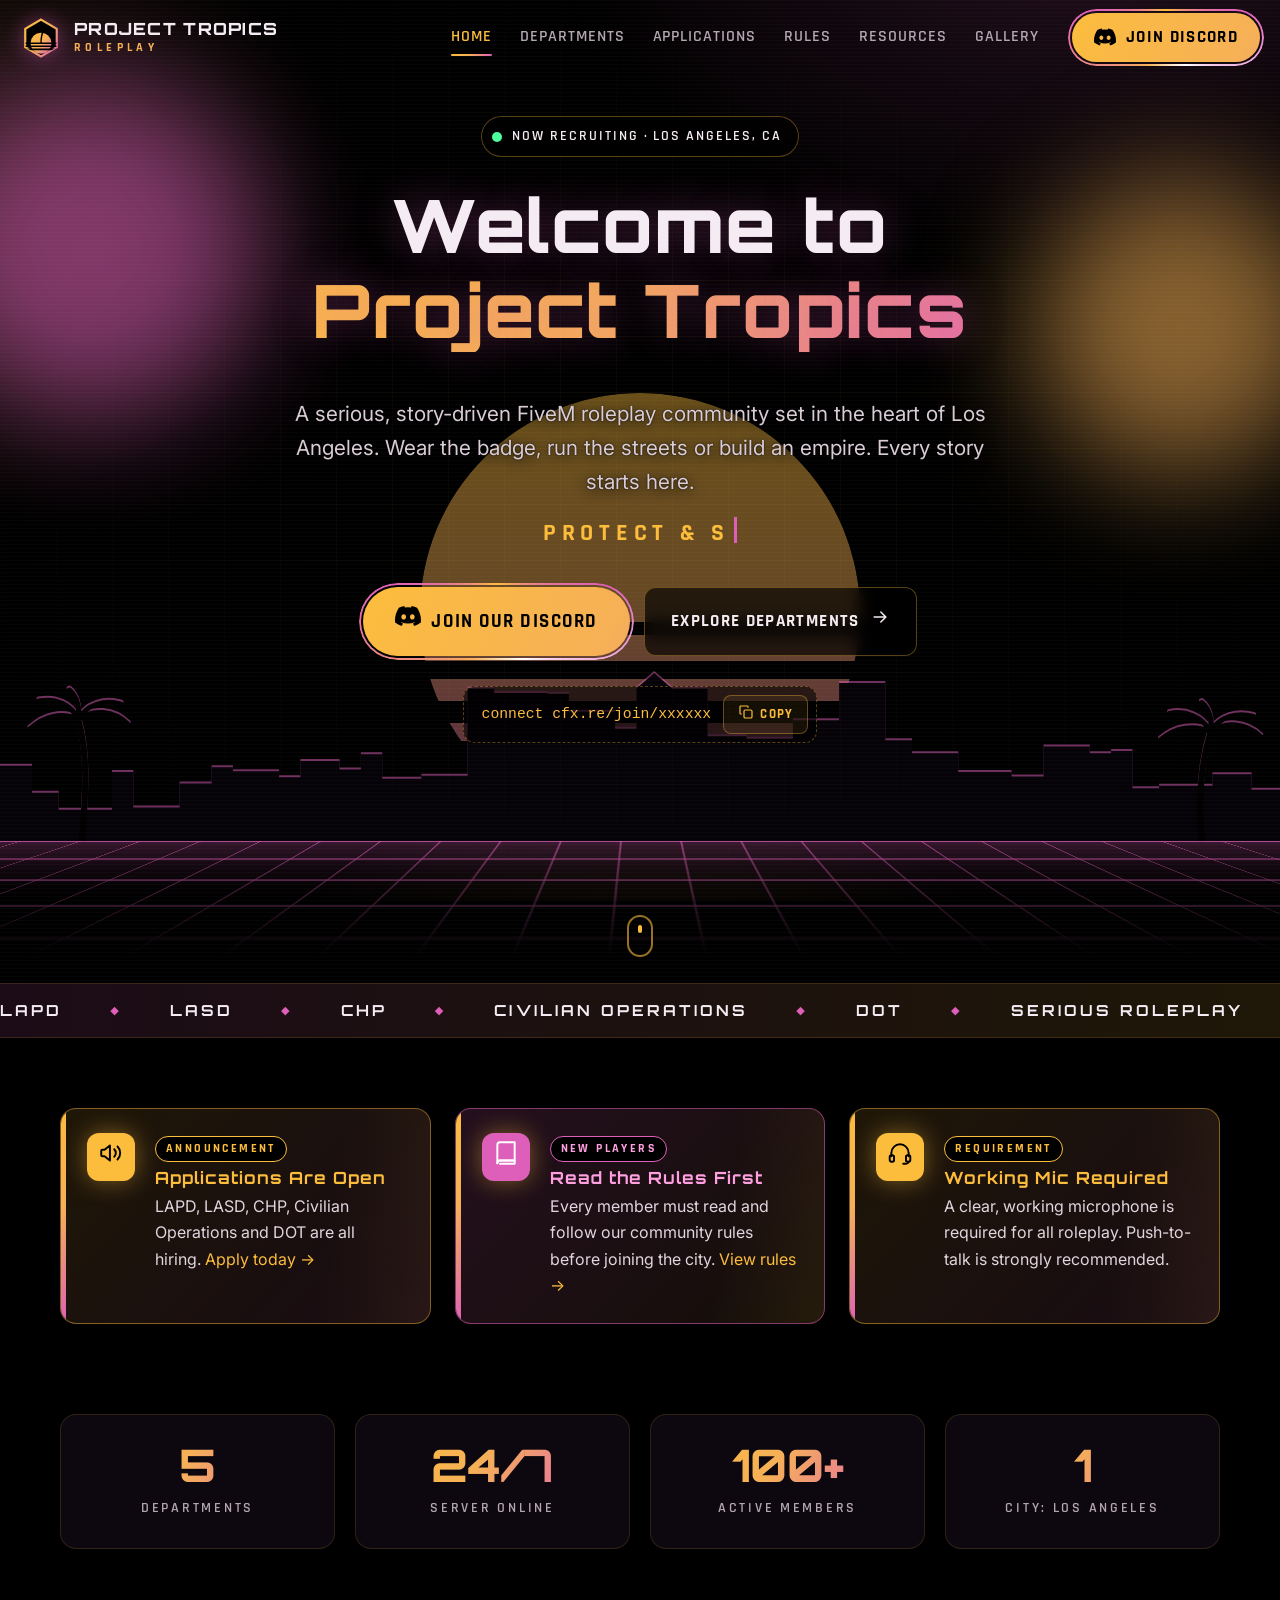
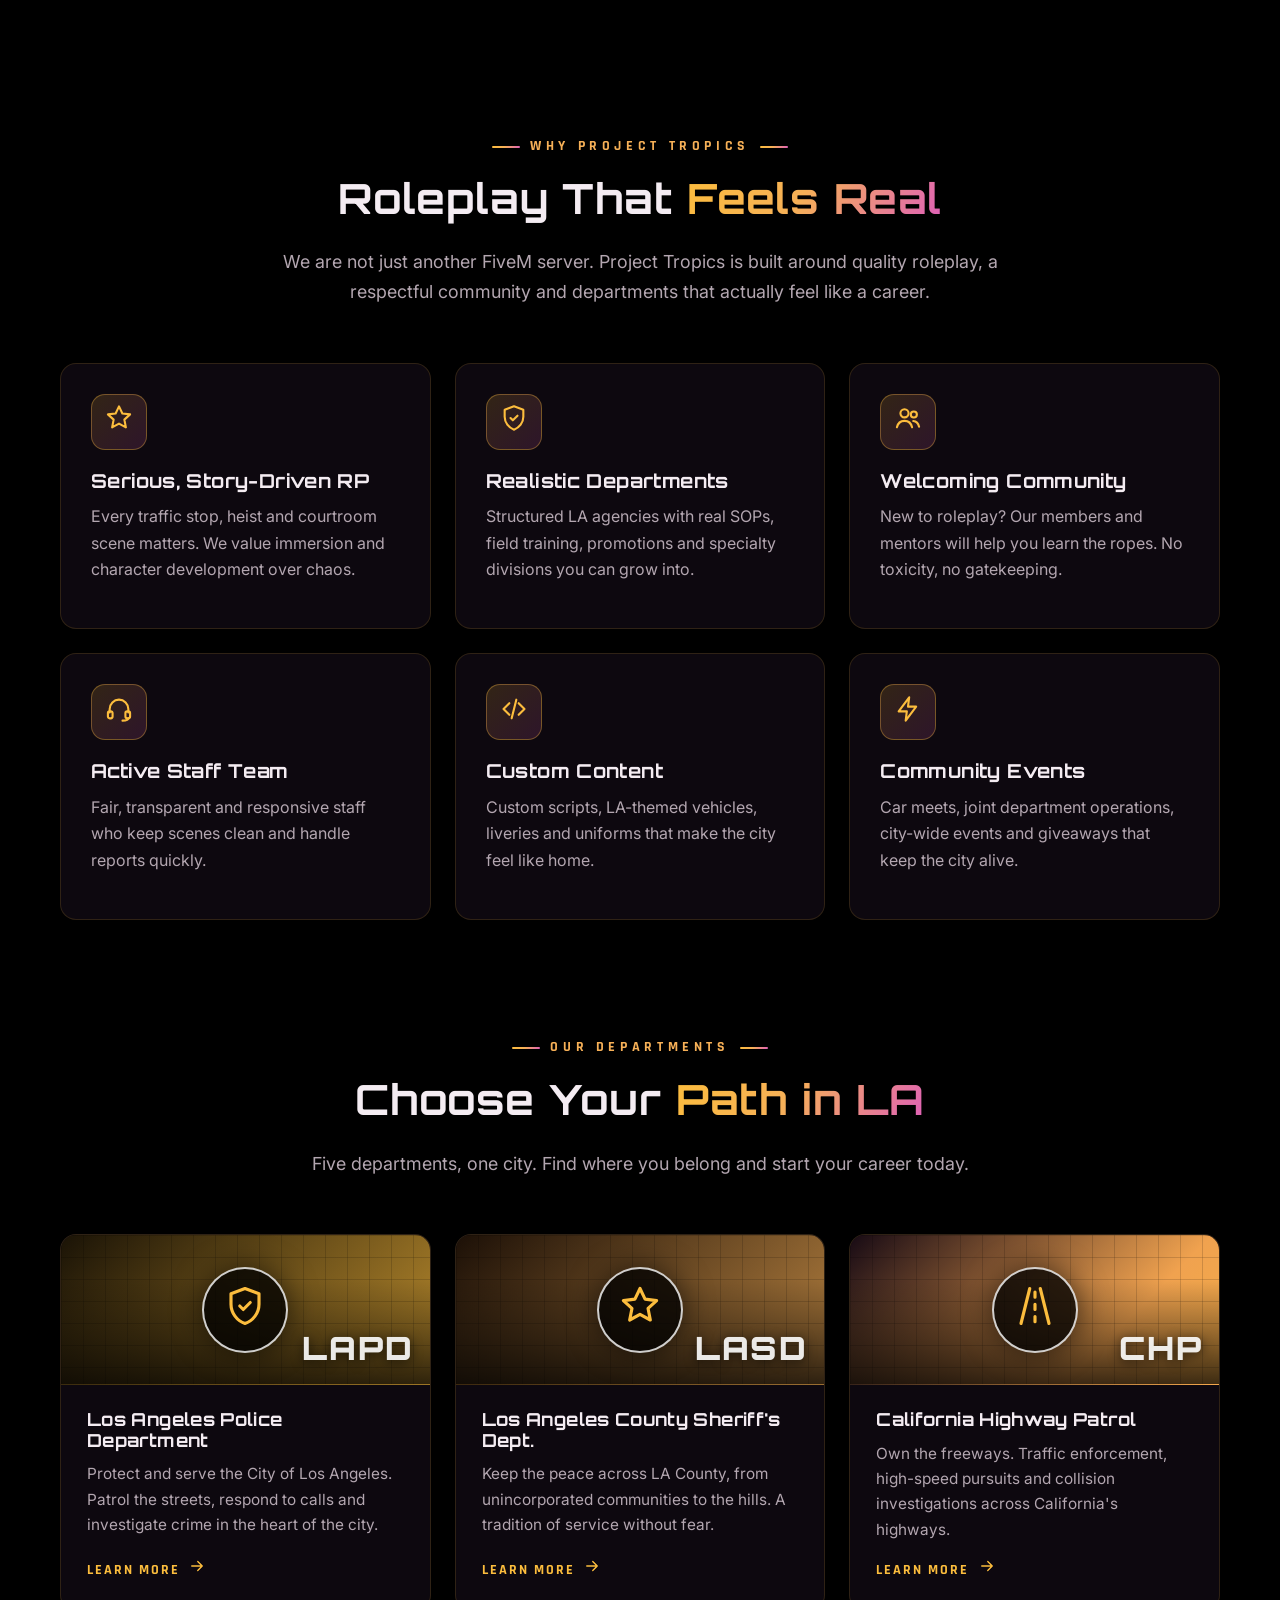
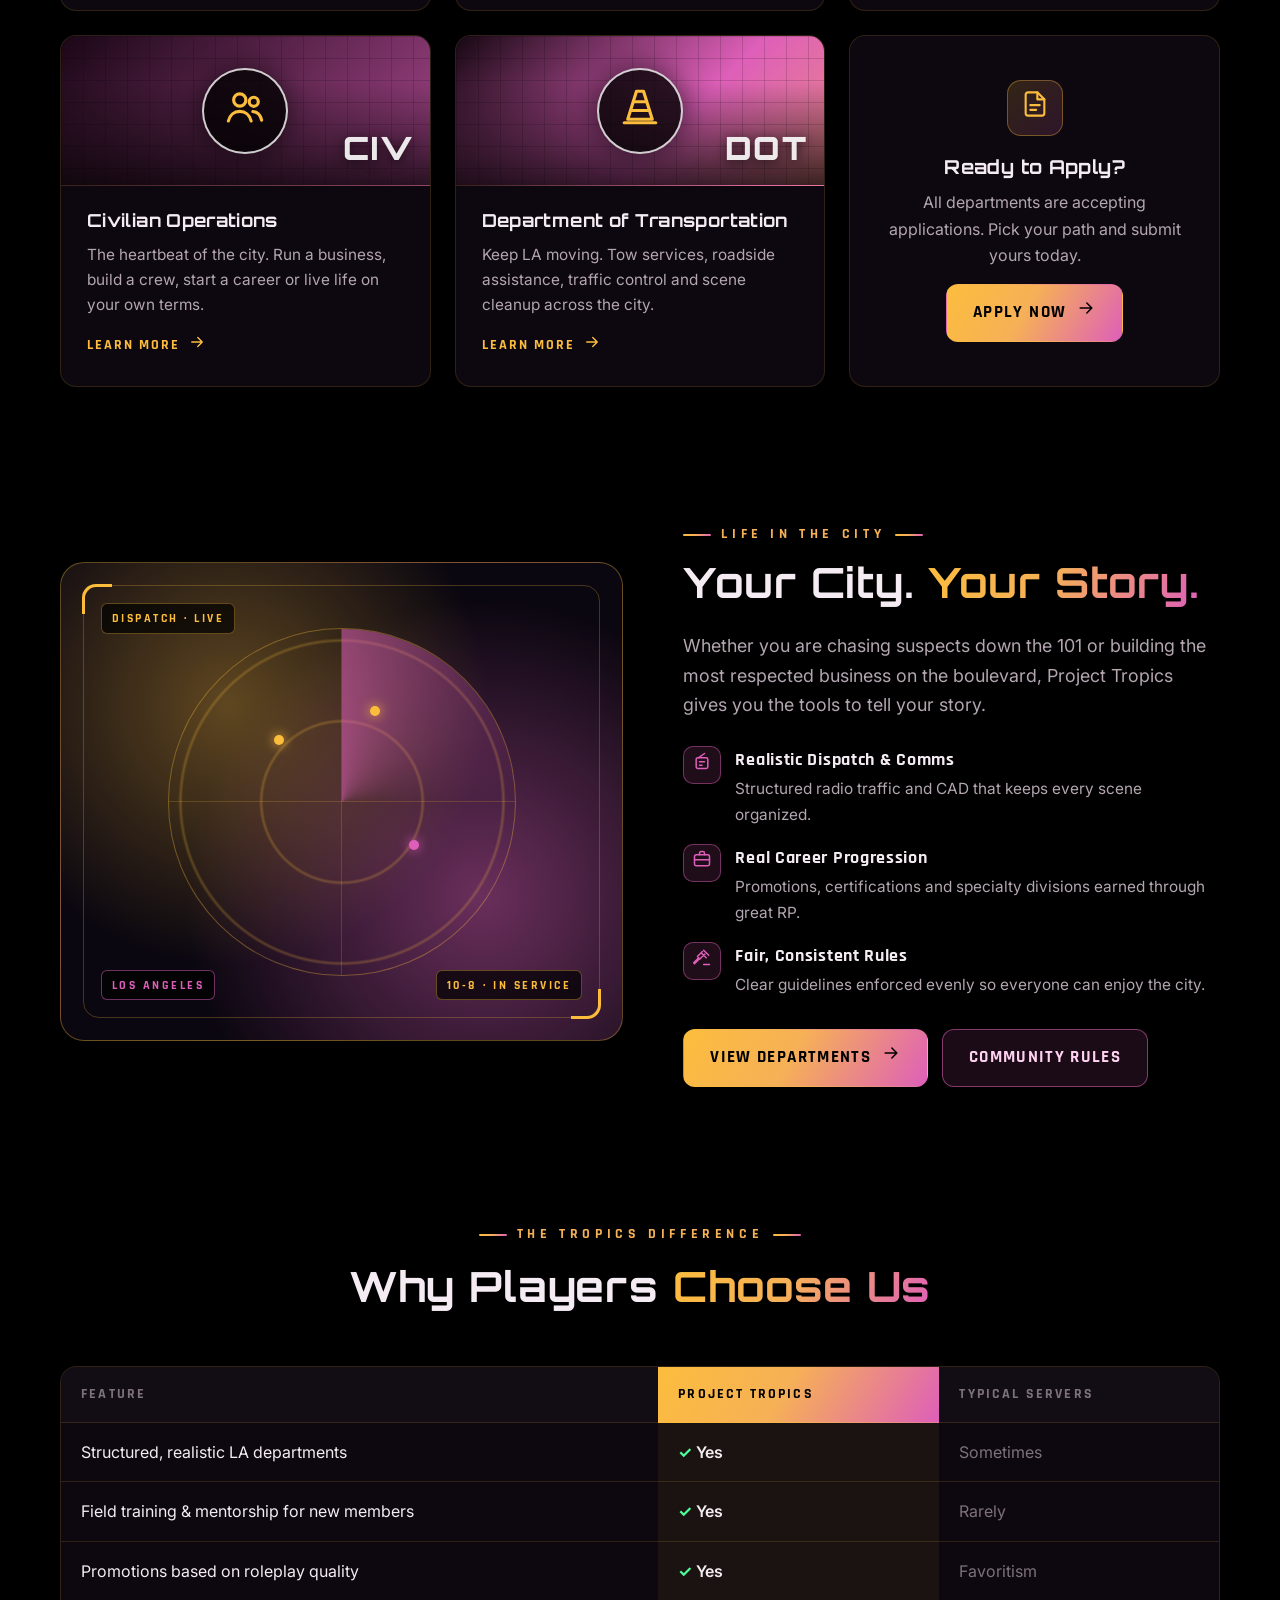
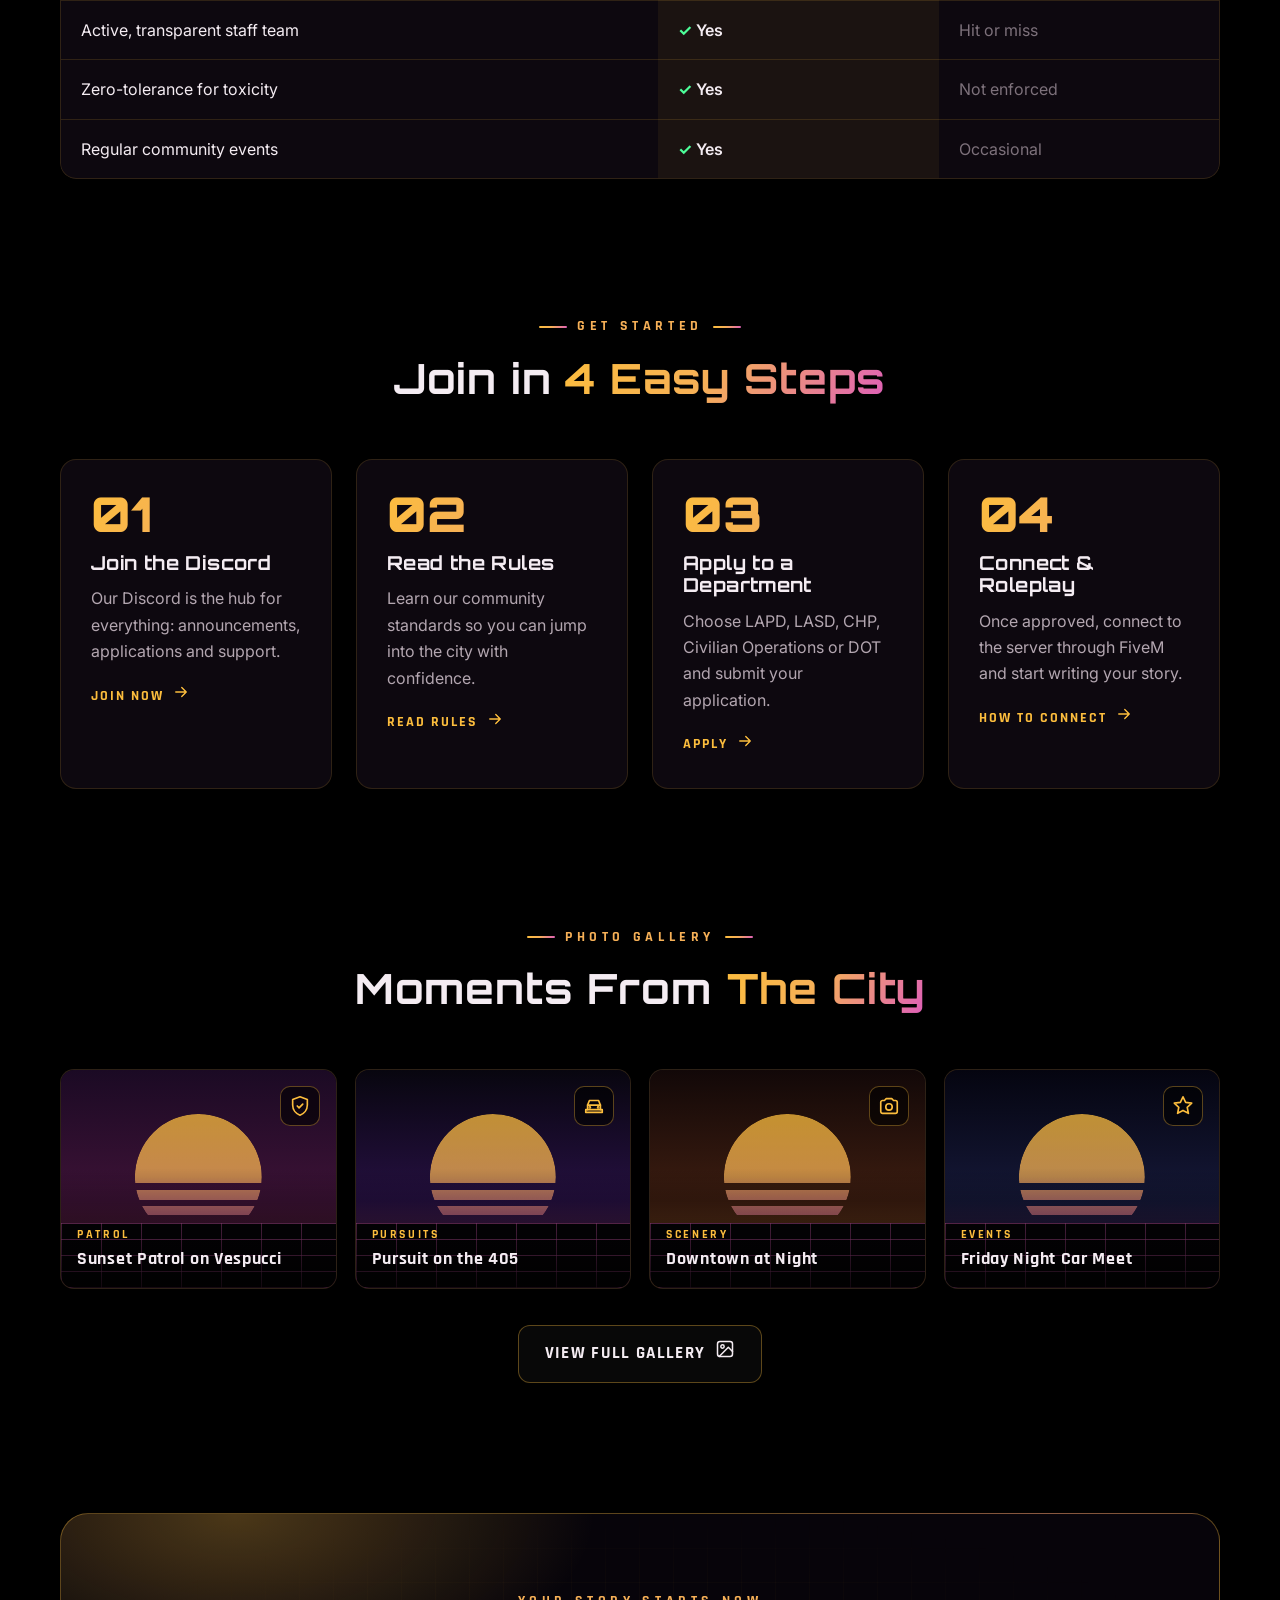
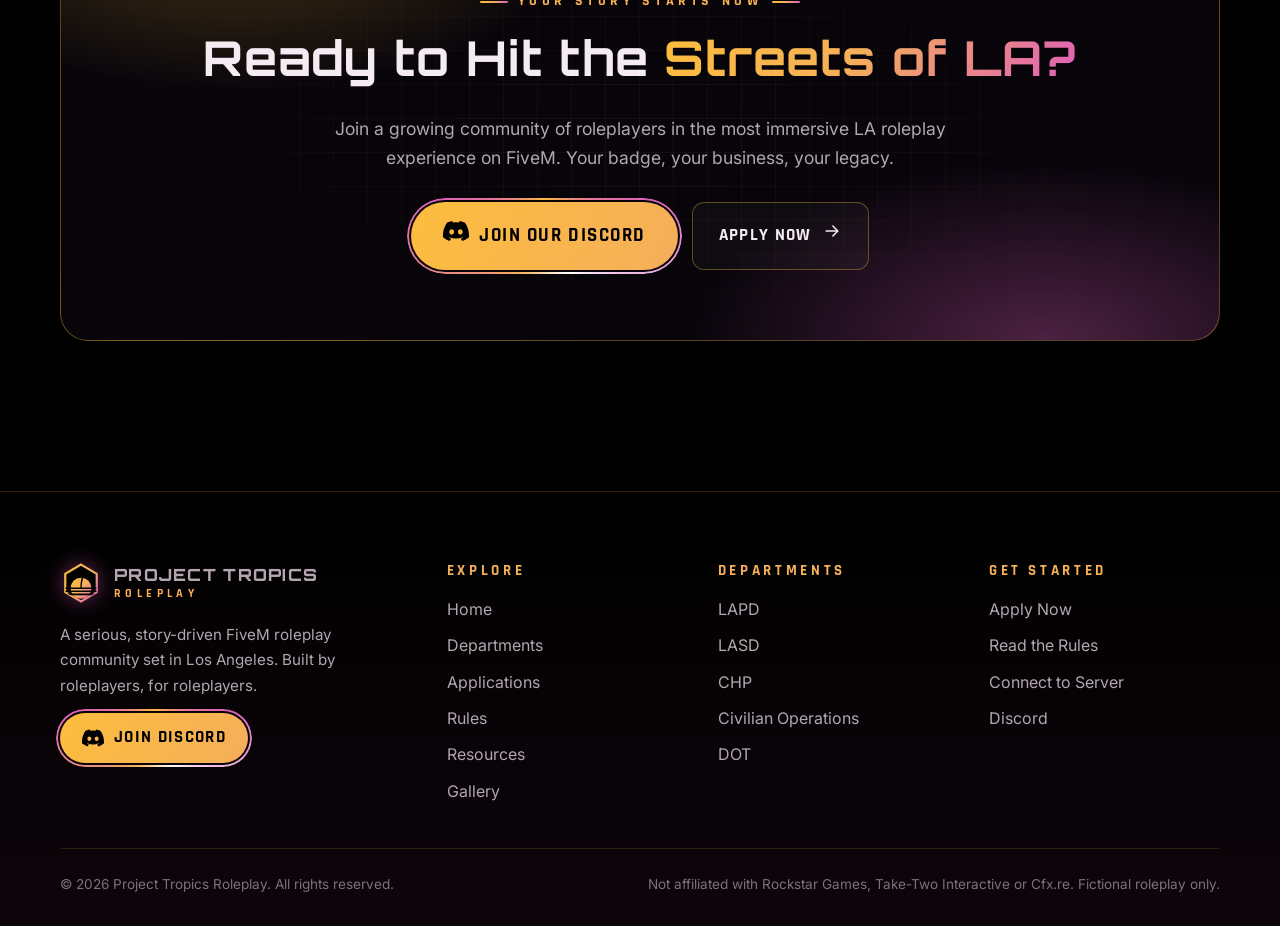
==== index.html @ 3c2a187c "Build Project Tropics Roleplay website Static multi-page site: home, departments, applications, rule" ====
<!DOCTYPE html>
<html lang="en" class="no-js">
<head>
  <meta charset="UTF-8">
  <meta name="viewport" content="width=device-width, initial-scale=1">
  <title>Project Tropics Roleplay | Los Angeles FiveM Community</title>
  <meta name="description" content="Project Tropics Roleplay is a serious, story-driven Los Angeles FiveM roleplay community. Join LAPD, LASD, CHP, Civilian Operations or DOT.">
  <meta name="theme-color" content="#000000">
  <meta property="og:title" content="Project Tropics Roleplay">
  <meta property="og:description" content="Los Angeles FiveM roleplay. Five departments. One city. Your story.">
  <link rel="icon" href="assets/img/favicon.svg" type="image/svg+xml">
  <link rel="preconnect" href="https://fonts.googleapis.com">
  <link rel="preconnect" href="https://fonts.gstatic.com" crossorigin>
  <link href="https://fonts.googleapis.com/css2?family=Inter:wght@400;500;600&family=Orbitron:wght@600;700;800;900&family=Rajdhani:wght@500;600;700&display=swap" rel="stylesheet">
  <link rel="stylesheet" href="assets/css/style.css">
</head>
<body data-page="home">
  <a class="skip-link" href="#main">Skip to content</a>
  <header id="site-header"></header>

  <main id="main">
    <!-- ================= HERO ================= -->
    <section class="hero">
      <div class="hero-bg" aria-hidden="true">
        <div class="hero-orb o1"></div>
        <div class="hero-orb o2"></div>
        <div class="hero-sun"></div>
        <svg class="hero-skyline" viewBox="0 0 1440 220" preserveAspectRatio="none">
          <path fill="#050208" d="M0 220 V120 H36 V155 H66 V177 H126 V128 H150 V174 H202 V143 H238 V122 H262 V127 H314 V135 H338 V114 H382 V125 H406 V105 H430 V137 H474 V133 H526 V20 H556 V26 H616 V27 H640 V50 H692 V72 H716 V20 L736 0 L756 20 H796 V82 H840 V85 H892 V61 H944 V13 H996 V87 H1026 V104 H1078 V128 H1138 V134 H1174 V95 H1226 V104 H1250 V101 H1274 V149 H1304 V146 H1364 V131 H1408 V151 H1444 V220 Z"/>
          <g fill="none" stroke="currentColor" stroke-linecap="round">
            <path d="M92 220 C96 160 100 110 88 60" stroke-width="7"/>
            <path d="M88 60 C70 50 50 55 34 72 M88 60 C104 46 128 48 144 66 M88 60 C80 40 62 32 44 36 M88 60 C98 40 118 34 136 40 M88 60 C90 44 86 30 78 22" stroke-width="6"/>
            <path d="M1352 220 C1348 170 1350 120 1362 76" stroke-width="7"/>
            <path d="M1362 76 C1344 66 1322 70 1306 86 M1362 76 C1378 62 1402 64 1418 82 M1362 76 C1352 56 1334 48 1316 52 M1362 76 C1372 56 1392 50 1410 56 M1362 76 C1364 60 1360 46 1352 38" stroke-width="6"/>
          </g>
        </svg>
        <div class="hero-floor"></div>
        <div class="hero-scan"></div>
      </div>

      <div class="container hero-content">
        <div class="hero-badge reveal"><span class="live-dot"></span>Now Recruiting &middot; Los Angeles, CA</div>
        <h1 class="reveal d1">
          <span class="line">Welcome to</span>
          <span class="line grad-text">Project Tropics</span>
        </h1>
        <p class="hero-sub reveal d2">A serious, story-driven FiveM roleplay community set in the heart of Los Angeles. Wear the badge, run the streets or build an empire. Every story starts here.</p>
        <div class="rotator reveal d2" data-rotate="Protect &amp; Serve|Build Your Empire|Patrol the 405|Write Your Story|Own the Streets of LA">
          <span class="rotator-text">Protect &amp; Serve</span><span class="cursor"></span>
        </div>
        <div class="btn-row reveal d3">
          <a class="btn-discord lg" data-link="discord" href="#" target="_blank" rel="noopener"><i data-icon="discord"></i><span>Join Our Discord</span></a>
          <a class="btn btn-ghost" href="departments.html"><span>Explore Departments</span><i data-icon="arrow"></i></a>
        </div>
        <div class="connect-strip reveal d4">
          <code data-connect>connect cfx.re/join/xxxxxx</code>
          <button class="copy-btn" type="button" data-copy="connect"><i data-icon="copy"></i>Copy</button>
        </div>
      </div>
      <div class="scroll-cue" aria-hidden="true"></div>
    </section>

    <!-- ================= TICKER ================= -->
    <div class="ticker" aria-hidden="true">
      <div class="ticker-track">
        <span>LAPD</span><span>LASD</span><span>CHP</span><span>Civilian Operations</span><span>DOT</span><span>Serious Roleplay</span><span>Los Angeles</span><span>Now Recruiting</span>
        <span>LAPD</span><span>LASD</span><span>CHP</span><span>Civilian Operations</span><span>DOT</span><span>Serious Roleplay</span><span>Los Angeles</span><span>Now Recruiting</span>
      </div>
    </div>

    <!-- ================= IMPORTANT INFO ================= -->
    <section class="section-tight">
      <div class="container">
        <div class="grid grid-3">
          <div class="highlight reveal">
            <div class="highlight-icon"><i data-icon="megaphone"></i></div>
            <div>
              <span class="tag">Announcement</span>
              <h4>Applications Are Open</h4>
              <p>LAPD, LASD, CHP, Civilian Operations and DOT are all hiring. <a href="applications.html">Apply today &rarr;</a></p>
            </div>
          </div>
          <div class="highlight pink reveal d1">
            <div class="highlight-icon"><i data-icon="book"></i></div>
            <div>
              <span class="tag">New Players</span>
              <h4>Read the Rules First</h4>
              <p>Every member must read and follow our community rules before joining the city. <a href="rules.html">View rules &rarr;</a></p>
            </div>
          </div>
          <div class="highlight reveal d2">
            <div class="highlight-icon"><i data-icon="headset"></i></div>
            <div>
              <span class="tag">Requirement</span>
              <h4>Working Mic Required</h4>
              <p>A clear, working microphone is required for all roleplay. Push-to-talk is strongly recommended.</p>
            </div>
          </div>
        </div>
      </div>
    </section>

    <!-- ================= STATS ================= -->
    <section class="section-tight" style="padding-top:20px">
      <div class="container">
        <div class="stats">
          <div class="card stat reveal"><div class="stat-num grad-text" data-count="5">5</div><div class="stat-label">Departments</div></div>
          <div class="card stat reveal d1"><div class="stat-num grad-text">24/7</div><div class="stat-label">Server Online</div></div>
          <div class="card stat reveal d2"><div class="stat-num grad-text" data-count="100" data-suffix="+">100+</div><div class="stat-label">Active Members</div></div>
          <div class="card stat reveal d3"><div class="stat-num grad-text" data-count="1">1</div><div class="stat-label">City: Los Angeles</div></div>
        </div>
      </div>
    </section>

    <!-- ================= WHY TROPICS ================= -->
    <section class="section">
      <div class="container">
        <div class="section-head reveal">
          <div class="eyebrow">Why Project Tropics</div>
          <h2>Roleplay That <span class="grad-text">Feels Real</span></h2>
          <p class="lead">We are not just another FiveM server. Project Tropics is built around quality roleplay, a respectful community and departments that actually feel like a career.</p>
        </div>
        <div class="grid grid-3">
          <div class="card reveal">
            <div class="icon-box"><i data-icon="star"></i></div>
            <h3>Serious, Story-Driven RP</h3>
            <p>Every traffic stop, heist and courtroom scene matters. We value immersion and character development over chaos.</p>
          </div>
          <div class="card reveal d1">
            <div class="icon-box"><i data-icon="shield"></i></div>
            <h3>Realistic Departments</h3>
            <p>Structured LA agencies with real SOPs, field training, promotions and specialty divisions you can grow into.</p>
          </div>
          <div class="card reveal d2">
            <div class="icon-box"><i data-icon="users"></i></div>
            <h3>Welcoming Community</h3>
            <p>New to roleplay? Our members and mentors will help you learn the ropes. No toxicity, no gatekeeping.</p>
          </div>
          <div class="card reveal">
            <div class="icon-box"><i data-icon="headset"></i></div>
            <h3>Active Staff Team</h3>
            <p>Fair, transparent and responsive staff who keep scenes clean and handle reports quickly.</p>
          </div>
          <div class="card reveal d1">
            <div class="icon-box"><i data-icon="code"></i></div>
            <h3>Custom Content</h3>
            <p>Custom scripts, LA-themed vehicles, liveries and uniforms that make the city feel like home.</p>
          </div>
          <div class="card reveal d2">
            <div class="icon-box"><i data-icon="zap"></i></div>
            <h3>Community Events</h3>
            <p>Car meets, joint department operations, city-wide events and giveaways that keep the city alive.</p>
          </div>
        </div>
      </div>
    </section>

    <!-- ================= DEPARTMENTS ================= -->
    <section class="section" style="padding-top:0">
      <div class="container">
        <div class="section-head reveal">
          <div class="eyebrow">Our Departments</div>
          <h2>Choose Your <span class="grad-text">Path in LA</span></h2>
          <p class="lead">Five departments, one city. Find where you belong and start your career today.</p>
        </div>
        <div class="grid grid-3">
          <a class="card dept-card dept-lapd reveal" href="departments.html#lapd">
            <div class="dept-banner"><div class="dept-emblem"><i data-icon="shield"></i></div><span class="dept-abbr">LAPD</span></div>
            <div class="dept-body">
              <h3>Los Angeles Police Department</h3>
              <p>Protect and serve the City of Los Angeles. Patrol the streets, respond to calls and investigate crime in the heart of the city.</p>
              <span class="dept-link">Learn More <i data-icon="arrow"></i></span>
            </div>
          </a>
          <a class="card dept-card dept-lasd reveal d1" href="departments.html#lasd">
            <div class="dept-banner"><div class="dept-emblem"><i data-icon="star"></i></div><span class="dept-abbr">LASD</span></div>
            <div class="dept-body">
              <h3>Los Angeles County Sheriff's Dept.</h3>
              <p>Keep the peace across LA County, from unincorporated communities to the hills. A tradition of service without fear.</p>
              <span class="dept-link">Learn More <i data-icon="arrow"></i></span>
            </div>
          </a>
          <a class="card dept-card dept-chp reveal d2" href="departments.html#chp">
            <div class="dept-banner"><div class="dept-emblem"><i data-icon="road"></i></div><span class="dept-abbr">CHP</span></div>
            <div class="dept-body">
              <h3>California Highway Patrol</h3>
              <p>Own the freeways. Traffic enforcement, high-speed pursuits and collision investigations across California's highways.</p>
              <span class="dept-link">Learn More <i data-icon="arrow"></i></span>
            </div>
          </a>
          <a class="card dept-card dept-civ reveal" href="departments.html#civ">
            <div class="dept-banner"><div class="dept-emblem"><i data-icon="users"></i></div><span class="dept-abbr">CIV</span></div>
            <div class="dept-body">
              <h3>Civilian Operations</h3>
              <p>The heartbeat of the city. Run a business, build a crew, start a career or live life on your own terms.</p>
              <span class="dept-link">Learn More <i data-icon="arrow"></i></span>
            </div>
          </a>
          <a class="card dept-card dept-dot reveal d1" href="departments.html#dot">
            <div class="dept-banner"><div class="dept-emblem"><i data-icon="cone"></i></div><span class="dept-abbr">DOT</span></div>
            <div class="dept-body">
              <h3>Department of Transportation</h3>
              <p>Keep LA moving. Tow services, roadside assistance, traffic control and scene cleanup across the city.</p>
              <span class="dept-link">Learn More <i data-icon="arrow"></i></span>
            </div>
          </a>
          <div class="card reveal d2" style="display:flex;flex-direction:column;justify-content:center;text-align:center">
            <div class="icon-box" style="margin:0 auto 20px"><i data-icon="file"></i></div>
            <h3>Ready to Apply?</h3>
            <p>All departments are accepting applications. Pick your path and submit yours today.</p>
            <div><a class="btn btn-primary" href="applications.html"><span>Apply Now</span><i data-icon="arrow"></i></a></div>
          </div>
        </div>
      </div>
    </section>

    <!-- ================= FEATURE SPLIT ================= -->
    <section class="section" style="padding-top:20px">
      <div class="container split">
        <div class="feature-visual reveal" aria-hidden="true">
          <div class="hud"></div>
          <div class="hud-radar"></div>
          <span class="hud-blip" style="left:38%;top:36%"></span>
          <span class="hud-blip" style="left:62%;top:58%;background:var(--pink);box-shadow:0 0 12px var(--pink)"></span>
          <span class="hud-blip" style="left:55%;top:30%"></span>
          <span class="hud-label" style="left:40px;top:40px">Dispatch &middot; Live</span>
          <span class="hud-label" style="right:40px;bottom:40px">10-8 &middot; In Service</span>
          <span class="hud-label" style="left:40px;bottom:40px;color:var(--pink);border-color:rgba(222,95,185,.5)">Los Angeles</span>
        </div>
        <div class="reveal d1">
          <div class="eyebrow" style="margin-bottom:12px">Life in the City</div>
          <h2>Your City. <span class="grad-text">Your Story.</span></h2>
          <p class="lead">Whether you are chasing suspects down the 101 or building the most respected business on the boulevard, Project Tropics gives you the tools to tell your story.</p>
          <ul class="feature-list">
            <li><span class="fi"><i data-icon="radio"></i></span><div><strong>Realistic Dispatch &amp; Comms</strong><span>Structured radio traffic and CAD that keeps every scene organized.</span></div></li>
            <li><span class="fi"><i data-icon="briefcase"></i></span><div><strong>Real Career Progression</strong><span>Promotions, certifications and specialty divisions earned through great RP.</span></div></li>
            <li><span class="fi"><i data-icon="gavel"></i></span><div><strong>Fair, Consistent Rules</strong><span>Clear guidelines enforced evenly so everyone can enjoy the city.</span></div></li>
          </ul>
          <div class="btn-row">
            <a class="btn btn-primary" href="departments.html"><span>View Departments</span><i data-icon="arrow"></i></a>
            <a class="btn btn-pink" href="rules.html"><span>Community Rules</span></a>
          </div>
        </div>
      </div>
    </section>

    <!-- ================= COMPARISON ================= -->
    <section class="section" style="padding-top:20px">
      <div class="container">
        <div class="section-head reveal">
          <div class="eyebrow">The Tropics Difference</div>
          <h2>Why Players <span class="grad-text">Choose Us</span></h2>
        </div>
        <div class="table-wrap reveal">
          <table class="compare">
            <thead>
              <tr><th>Feature</th><th class="us">Project Tropics</th><th>Typical Servers</th></tr>
            </thead>
            <tbody>
              <tr><td>Structured, realistic LA departments</td><td class="us"><span class="yes">&#10003;</span> Yes</td><td class="no">Sometimes</td></tr>
              <tr><td>Field training &amp; mentorship for new members</td><td class="us"><span class="yes">&#10003;</span> Yes</td><td class="no">Rarely</td></tr>
              <tr><td>Promotions based on roleplay quality</td><td class="us"><span class="yes">&#10003;</span> Yes</td><td class="no">Favoritism</td></tr>
              <tr><td>Active, transparent staff team</td><td class="us"><span class="yes">&#10003;</span> Yes</td><td class="no">Hit or miss</td></tr>
              <tr><td>Zero-tolerance for toxicity</td><td class="us"><span class="yes">&#10003;</span> Yes</td><td class="no">Not enforced</td></tr>
              <tr><td>Regular community events</td><td class="us"><span class="yes">&#10003;</span> Yes</td><td class="no">Occasional</td></tr>
            </tbody>
          </table>
        </div>
      </div>
    </section>

    <!-- ================= HOW TO JOIN ================= -->
    <section class="section" style="padding-top:20px">
      <div class="container">
        <div class="section-head reveal">
          <div class="eyebrow">Get Started</div>
          <h2>Join in <span class="grad-text">4 Easy Steps</span></h2>
        </div>
        <div class="steps">
          <div class="card step reveal">
            <span class="step-num">01</span>
            <h3>Join the Discord</h3>
            <p>Our Discord is the hub for everything: announcements, applications and support.</p>
            <a class="dept-link" data-link="discord" href="#" target="_blank" rel="noopener">Join Now <i data-icon="arrow"></i></a>
          </div>
          <div class="card step reveal d1">
            <span class="step-num">02</span>
            <h3>Read the Rules</h3>
            <p>Learn our community standards so you can jump into the city with confidence.</p>
            <a class="dept-link" href="rules.html">Read Rules <i data-icon="arrow"></i></a>
          </div>
          <div class="card step reveal d2">
            <span class="step-num">03</span>
            <h3>Apply to a Department</h3>
            <p>Choose LAPD, LASD, CHP, Civilian Operations or DOT and submit your application.</p>
            <a class="dept-link" href="applications.html">Apply <i data-icon="arrow"></i></a>
          </div>
          <div class="card step reveal d3">
            <span class="step-num">04</span>
            <h3>Connect &amp; Roleplay</h3>
            <p>Once approved, connect to the server through FiveM and start writing your story.</p>
            <a class="dept-link" href="resources.html#connect">How to Connect <i data-icon="arrow"></i></a>
          </div>
        </div>
      </div>
    </section>

    <!-- ================= GALLERY TEASER ================= -->
    <section class="section" style="padding-top:20px">
      <div class="container">
        <div class="section-head reveal">
          <div class="eyebrow">Photo Gallery</div>
          <h2>Moments From <span class="grad-text">The City</span></h2>
        </div>
        <div class="gallery-grid" id="gallery-grid" data-limit="4"></div>
        <div style="text-align:center;margin-top:36px">
          <a class="btn btn-ghost" href="gallery.html"><span>View Full Gallery</span><i data-icon="image"></i></a>
        </div>
      </div>
    </section>

    <!-- ================= CTA ================= -->
    <section class="section" style="padding-top:20px">
      <div class="container">
        <div class="cta-band reveal">
          <div class="eyebrow">Your Story Starts Now</div>
          <h2>Ready to Hit the <span class="grad-text">Streets of LA?</span></h2>
          <p>Join a growing community of roleplayers in the most immersive LA roleplay experience on FiveM. Your badge, your business, your legacy.</p>
          <div class="btn-row">
            <a class="btn-discord lg" data-link="discord" href="#" target="_blank" rel="noopener"><i data-icon="discord"></i><span>Join Our Discord</span></a>
            <a class="btn btn-ghost" href="applications.html"><span>Apply Now</span><i data-icon="arrow"></i></a>
          </div>
        </div>
      </div>
    </section>
  </main>

  <footer id="site-footer"></footer>

  <div class="lightbox" id="lightbox" role="dialog" aria-modal="true" aria-label="Image viewer">
    <div class="lightbox-inner">
      <button class="lb-btn lb-close" type="button" aria-label="Close"><i data-icon="x"></i></button>
      <button class="lb-btn lb-prev" type="button" aria-label="Previous"><i data-icon="left"></i></button>
      <button class="lb-btn lb-next" type="button" aria-label="Next"><i data-icon="right"></i></button>
      <div class="lightbox-media"></div>
      <div class="lightbox-caption"></div>
    </div>
  </div>

  <script src="assets/js/config.js"></script>
  <script src="assets/js/gallery-data.js"></script>
  <script src="assets/js/main.js"></script>
</body>
</html>
---- assets/css/style.css ----
/* =========================================================
   PROJECT TROPICS ROLEPLAY — STYLES
   Palette: #F6B057 #FCBD3D #000000 #DE5FB9
   ========================================================= */

:root {
  --orange: #F6B057;
  --gold: #FCBD3D;
  --black: #000000;
  --pink: #DE5FB9;

  --bg: #000000;
  --bg-2: #07050a;
  --surface: rgba(18, 12, 22, 0.72);
  --surface-solid: #0e0a12;
  --line: rgba(252, 189, 61, 0.14);
  --line-strong: rgba(252, 189, 61, 0.35);
  --text: #f4ecf2;
  --muted: #b3a6b0;
  --dim: #7d717b;

  --grad: linear-gradient(120deg, var(--gold) 0%, var(--orange) 45%, var(--pink) 100%);
  --grad-rev: linear-gradient(120deg, var(--pink) 0%, var(--orange) 55%, var(--gold) 100%);
  --glow-gold: 0 0 24px rgba(252, 189, 61, 0.45);
  --glow-pink: 0 0 28px rgba(222, 95, 185, 0.5);

  --radius: 16px;
  --radius-sm: 10px;
  --maxw: 1200px;
  --header-h: 76px;

  --font-display: "Orbitron", system-ui, sans-serif;
  --font-ui: "Rajdhani", system-ui, sans-serif;
  --font-body: "Inter", system-ui, sans-serif;
}

*,
*::before,
*::after { box-sizing: border-box; }

html { scroll-behavior: smooth; scroll-padding-top: calc(var(--header-h) + 16px); }

body {
  margin: 0;
  background: var(--bg);
  color: var(--text);
  font-family: var(--font-body);
  font-size: 16px;
  line-height: 1.65;
  -webkit-font-smoothing: antialiased;
  overflow-x: hidden;
}

/* Ambient background shared by every page */
body::before {
  content: "";
  position: fixed;
  inset: 0;
  z-index: -2;
  background:
    radial-gradient(900px 600px at 85% -10%, rgba(222, 95, 185, 0.16), transparent 60%),
    radial-gradient(800px 600px at -10% 20%, rgba(246, 176, 87, 0.12), transparent 60%),
    radial-gradient(700px 500px at 50% 120%, rgba(252, 189, 61, 0.08), transparent 60%),
    var(--bg);
}
body::after {
  content: "";
  position: fixed;
  inset: 0;
  z-index: -1;
  pointer-events: none;
  background-image:
    linear-gradient(rgba(252, 189, 61, 0.035) 1px, transparent 1px),
    linear-gradient(90deg, rgba(252, 189, 61, 0.035) 1px, transparent 1px);
  background-size: 56px 56px;
  mask-image: radial-gradient(ellipse at center, #000 30%, transparent 80%);
}

img { max-width: 100%; display: block; }
a { color: var(--gold); text-decoration: none; transition: color .2s; }
a:hover { color: var(--pink); }

h1, h2, h3, h4 {
  font-family: var(--font-display);
  line-height: 1.15;
  margin: 0 0 .6em;
  letter-spacing: .02em;
}
h1 { font-size: clamp(2.3rem, 6vw, 4.6rem); font-weight: 800; }
h2 { font-size: clamp(1.7rem, 3.6vw, 2.6rem); font-weight: 700; }
h3 { font-size: 1.2rem; font-weight: 700; }
p { margin: 0 0 1em; color: var(--muted); }
strong { color: var(--text); }

.container { width: 100%; max-width: var(--maxw); margin: 0 auto; padding: 0 20px; }

.grad-text {
  background: var(--grad);
  -webkit-background-clip: text;
  background-clip: text;
  color: transparent;
}

.skip-link {
  position: absolute; left: -999px; top: 8px; z-index: 999;
  background: var(--gold); color: #000; padding: 8px 14px; border-radius: 8px; font-weight: 700;
}
.skip-link:focus { left: 8px; }

:focus-visible { outline: 2px solid var(--gold); outline-offset: 3px; border-radius: 6px; }

/* ---------------------------------------------------------
   HEADER / NAV
   --------------------------------------------------------- */
.site-header {
  position: fixed;
  top: 0; left: 0; right: 0;
  z-index: 100;
  height: var(--header-h);
  transition: background .3s, border-color .3s, height .3s;
  border-bottom: 1px solid transparent;
}
.site-header.scrolled {
  background: rgba(0, 0, 0, 0.82);
  backdrop-filter: blur(14px);
  -webkit-backdrop-filter: blur(14px);
  border-bottom-color: var(--line);
  --header-h: 66px;
  height: 66px;
}
.nav {
  height: 100%;
  display: flex;
  align-items: center;
  gap: 20px;
  max-width: 1320px;
  margin: 0 auto;
  padding: 0 20px;
}
.brand {
  display: flex; align-items: center; gap: 12px;
  color: var(--text);
  font-family: var(--font-display);
  font-weight: 800;
  letter-spacing: .08em;
  white-space: nowrap;
}
.brand:hover { color: var(--text); }
.brand-mark {
  width: 42px; height: 42px;
  flex-shrink: 0;
  filter: drop-shadow(0 0 10px rgba(222, 95, 185, .45));
  transition: transform .5s;
}
.brand:hover .brand-mark { transform: rotate(-8deg) scale(1.06); }
.brand-text { display: flex; flex-direction: column; line-height: 1; }
.brand-text span:first-child { font-size: 1.05rem; }
.brand-text span:last-child {
  font-family: var(--font-ui);
  font-size: .72rem;
  letter-spacing: .38em;
  color: var(--orange);
  margin-top: 4px;
}

.nav-links {
  display: flex; align-items: center; gap: 2px;
  list-style: none; margin: 0 0 0 auto; padding: 0;
}
.nav-links a {
  position: relative;
  display: block;
  padding: 8px 13px;
  font-family: var(--font-ui);
  font-weight: 600;
  font-size: 1.02rem;
  letter-spacing: .06em;
  text-transform: uppercase;
  color: var(--muted);
  border-radius: 8px;
  transition: color .2s, background .2s;
}
.nav-links a::after {
  content: "";
  position: absolute;
  left: 13px; right: 13px; bottom: 3px;
  height: 2px;
  background: var(--grad);
  transform: scaleX(0);
  transform-origin: left;
  transition: transform .3s;
  border-radius: 2px;
}
.nav-links a:hover { color: var(--text); background: rgba(252, 189, 61, .07); }
.nav-links a:hover::after,
.nav-links a.active::after { transform: scaleX(1); }
.nav-links a.active { color: var(--gold); }

.nav-toggle {
  display: none;
  margin-left: auto;
  width: 44px; height: 44px;
  background: transparent;
  border: 1px solid var(--line-strong);
  border-radius: 10px;
  color: var(--text);
  cursor: pointer;
  position: relative;
}
.nav-toggle span,
.nav-toggle span::before,
.nav-toggle span::after {
  position: absolute;
  left: 11px; right: 11px;
  height: 2px;
  background: var(--gold);
  border-radius: 2px;
  transition: transform .3s, opacity .3s;
}
.nav-toggle span { top: 50%; transform: translateY(-50%); }
.nav-toggle span::before { content: ""; left: 0; right: 0; top: -7px; }
.nav-toggle span::after { content: ""; left: 0; right: 0; top: 7px; }
.nav-open .nav-toggle span { background: transparent; }
.nav-open .nav-toggle span::before { transform: translateY(7px) rotate(45deg); }
.nav-open .nav-toggle span::after { transform: translateY(-7px) rotate(-45deg); }

/* ---------------------------------------------------------
   DISCORD BUTTON — bright, glowing, flashing ring
   --------------------------------------------------------- */
.btn-discord {
  --ring: 2px;
  position: relative;
  isolation: isolate;
  display: inline-flex;
  align-items: center;
  gap: 10px;
  padding: 11px 22px;
  border-radius: 999px;
  font-family: var(--font-ui);
  font-weight: 700;
  font-size: 1.05rem;
  letter-spacing: .08em;
  text-transform: uppercase;
  color: #000 !important;
  background: var(--grad);
  background-size: 200% 200%;
  animation: discordShift 4s ease infinite, discordPulse 1.6s ease-in-out infinite;
  white-space: nowrap;
  transition: transform .25s;
}
.btn-discord svg { width: 22px; height: 22px; flex-shrink: 0; }
/* Rotating conic ring around the button */
.btn-discord::before {
  content: "";
  position: absolute;
  inset: calc(var(--ring) * -2);
  border-radius: inherit;
  padding: var(--ring);
  background: conic-gradient(from var(--angle, 0deg), var(--gold), var(--pink), #fff, var(--orange), var(--pink), var(--gold));
  -webkit-mask: linear-gradient(#000 0 0) content-box, linear-gradient(#000 0 0);
  -webkit-mask-composite: xor;
  mask-composite: exclude;
  animation: ringSpin 2.2s linear infinite;
  z-index: -1;
}
/* Flashing halo */
.btn-discord::after {
  content: "";
  position: absolute;
  inset: -6px;
  border-radius: inherit;
  border: 2px solid var(--pink);
  opacity: 0;
  animation: ringFlash 1.6s ease-out infinite;
  z-index: -2;
}
.btn-discord:hover {
  transform: translateY(-2px) scale(1.05);
  box-shadow: 0 0 22px rgba(252, 189, 61, .8), 0 0 50px rgba(222, 95, 185, .7);
}
.btn-discord.lg { padding: 16px 32px; font-size: 1.2rem; }
.btn-discord.lg svg { width: 26px; height: 26px; }

@property --angle {
  syntax: "<angle>";
  initial-value: 0deg;
  inherits: false;
}
@keyframes ringSpin { to { --angle: 360deg; } }
@keyframes discordShift {
  0%, 100% { background-position: 0% 50%; }
  50% { background-position: 100% 50%; }
}
@keyframes discordPulse {
  0%, 100% { box-shadow: 0 0 12px rgba(252, 189, 61, .55), 0 0 28px rgba(222, 95, 185, .35); }
  50% { box-shadow: 0 0 22px rgba(252, 189, 61, .9), 0 0 48px rgba(222, 95, 185, .75); }
}
@keyframes ringFlash {
  0% { opacity: .9; transform: scale(1); }
  100% { opacity: 0; transform: scale(1.25); }
}

/* ---------------------------------------------------------
   BUTTONS
   --------------------------------------------------------- */
.btn {
  position: relative;
  display: inline-flex;
  align-items: center;
  justify-content: center;
  gap: 10px;
  padding: 13px 26px;
  border-radius: 12px;
  border: 1px solid transparent;
  font-family: var(--font-ui);
  font-weight: 700;
  font-size: 1.05rem;
  letter-spacing: .08em;
  text-transform: uppercase;
  cursor: pointer;
  transition: transform .25s, box-shadow .25s, background .25s, color .25s, border-color .25s;
  overflow: hidden;
}
.btn svg { width: 20px; height: 20px; }
.btn::after {
  content: "";
  position: absolute;
  top: 0; bottom: 0;
  left: -60%;
  width: 40%;
  background: linear-gradient(100deg, transparent, rgba(255, 255, 255, .45), transparent);
  transform: skewX(-20deg);
  transition: left .6s;
}
.btn:hover::after { left: 130%; }
.btn-primary { background: var(--grad); color: #000; }
.btn-primary:hover { color: #000; transform: translateY(-3px); box-shadow: var(--glow-gold), var(--glow-pink); }
.btn-ghost {
  background: rgba(255, 255, 255, .03);
  border-color: var(--line-strong);
  color: var(--text);
}
.btn-ghost:hover {
  color: var(--gold);
  border-color: var(--gold);
  background: rgba(252, 189, 61, .08);
  transform: translateY(-3px);
  box-shadow: var(--glow-gold);
}
.btn-pink {
  background: rgba(222, 95, 185, .12);
  border-color: rgba(222, 95, 185, .55);
  color: #ffd2f1;
}
.btn-pink:hover {
  color: #fff;
  background: var(--pink);
  transform: translateY(-3px);
  box-shadow: var(--glow-pink);
}
.btn-sm { padding: 9px 16px; font-size: .92rem; border-radius: 10px; }
.btn[aria-disabled="true"] { opacity: .45; pointer-events: none; filter: grayscale(.6); }
.btn-row { display: flex; flex-wrap: wrap; gap: 14px; }

/* ---------------------------------------------------------
   SECTIONS / HEADINGS
   --------------------------------------------------------- */
.section { padding: 110px 0; position: relative; }
.section-tight { padding: 70px 0; }
.section-head { max-width: 760px; margin: 0 auto 56px; text-align: center; }
.section-head.left { margin-left: 0; text-align: left; }
.eyebrow {
  display: inline-flex;
  align-items: center;
  gap: 10px;
  margin-bottom: 16px;
  font-family: var(--font-ui);
  font-weight: 700;
  font-size: .9rem;
  letter-spacing: .32em;
  text-transform: uppercase;
  color: var(--orange);
}
.eyebrow::before,
.eyebrow::after {
  content: "";
  width: 28px; height: 2px;
  background: var(--grad);
  border-radius: 2px;
}
.section-head.left .eyebrow::after { display: none; }
.lead { font-size: 1.12rem; color: var(--muted); }

/* ---------------------------------------------------------
   PAGE HERO (inner pages)
   --------------------------------------------------------- */
.page-hero {
  position: relative;
  padding: calc(var(--header-h) + 90px) 0 80px;
  text-align: center;
  overflow: hidden;
  border-bottom: 1px solid var(--line);
}
.page-hero::before {
  content: "";
  position: absolute;
  left: 50%; top: 40%;
  width: 900px; height: 420px;
  transform: translate(-50%, -50%);
  background: radial-gradient(closest-side, rgba(222, 95, 185, .22), transparent);
  pointer-events: none;
}
.page-hero h1 { font-size: clamp(2.1rem, 5vw, 3.6rem); position: relative; }
.page-hero p { max-width: 680px; margin: 0 auto; font-size: 1.1rem; position: relative; }
.breadcrumb {
  position: relative;
  font-family: var(--font-ui);
  letter-spacing: .2em;
  text-transform: uppercase;
  font-size: .85rem;
  color: var(--dim);
  margin-bottom: 18px;
}
.breadcrumb a { color: var(--orange); }

/* ---------------------------------------------------------
   HOME HERO
   --------------------------------------------------------- */
.hero {
  position: relative;
  min-height: 100vh;
  min-height: 100svh;
  display: flex;
  align-items: center;
  padding: calc(var(--header-h) + 40px) 0 240px;
  overflow: hidden;
}
.hero-bg { position: absolute; inset: 0; z-index: -1; overflow: hidden; }
.hero-sun {
  position: absolute;
  left: 50%;
  bottom: 150px;
  width: min(440px, 70vw);
  aspect-ratio: 1;
  transform: translateX(-50%);
  border-radius: 50%;
  background: linear-gradient(180deg, var(--gold) 0%, var(--orange) 45%, var(--pink) 100%);
  box-shadow: 0 0 120px rgba(246, 176, 87, .45), 0 0 220px rgba(222, 95, 185, .35);
  mask-image: linear-gradient(180deg, #000 0 52%, transparent 52% 55%, #000 55% 61%, transparent 61% 65%, #000 65% 70%, transparent 70% 75%, #000 75% 79%, transparent 79% 85%, #000 85% 88%, transparent 88%);
  -webkit-mask-image: linear-gradient(180deg, #000 0 52%, transparent 52% 55%, #000 55% 61%, transparent 61% 65%, #000 65% 70%, transparent 70% 75%, #000 75% 79%, transparent 79% 85%, #000 85% 88%, transparent 88%);
  opacity: .42;
  animation: sunRise 2.2s cubic-bezier(.2, .7, .2, 1) both;
}
@keyframes sunRise {
  from { transform: translate(-50%, 120px); opacity: 0; }
  to { transform: translate(-50%, 0); opacity: .42; }
}
.hero-skyline {
  position: absolute;
  left: 0; right: 0;
  bottom: 140px;
  width: 100%;
  height: 170px;
  color: #000;
  filter: drop-shadow(0 -2px 0 rgba(222, 95, 185, .5));
}
.hero-floor {
  position: absolute;
  left: -50%; right: -50%;
  bottom: 0;
  height: 142px;
  background:
    linear-gradient(180deg, rgba(222, 95, 185, .25), transparent 60%),
    linear-gradient(rgba(222, 95, 185, .7) 2px, transparent 2px),
    linear-gradient(90deg, rgba(222, 95, 185, .55) 2px, transparent 2px);
  background-size: 100% 100%, 60px 30px, 60px 30px;
  transform: perspective(300px) rotateX(58deg);
  transform-origin: top center;
  animation: floorMove 1.2s linear infinite;
  mask-image: linear-gradient(180deg, #000, transparent 95%);
  -webkit-mask-image: linear-gradient(180deg, #000, transparent 95%);
}
@keyframes floorMove {
  from { background-position: 0 0, 0 0, 0 0; }
  to { background-position: 0 0, 0 30px, 0 30px; }
}
.hero-orb {
  position: absolute;
  border-radius: 50%;
  filter: blur(60px);
  opacity: .55;
  animation: orbFloat 12s ease-in-out infinite;
}
.hero-orb.o1 { width: 340px; height: 340px; background: var(--pink); top: 8%; left: -6%; }
.hero-orb.o2 { width: 300px; height: 300px; background: var(--orange); top: 18%; right: -4%; animation-delay: -4s; }
@keyframes orbFloat {
  0%, 100% { transform: translate(0, 0); }
  50% { transform: translate(40px, -30px); }
}
.hero-scan {
  position: absolute;
  inset: 0;
  background: repeating-linear-gradient(180deg, rgba(255, 255, 255, .025) 0 1px, transparent 1px 4px);
  pointer-events: none;
}

.hero-content { position: relative; text-align: center; max-width: 960px; margin: 0 auto; }
.hero-badge {
  display: inline-flex;
  align-items: center;
  gap: 10px;
  padding: 8px 16px 8px 10px;
  margin-bottom: 26px;
  border: 1px solid var(--line-strong);
  border-radius: 999px;
  background: rgba(0, 0, 0, .55);
  backdrop-filter: blur(8px);
  font-family: var(--font-ui);
  font-weight: 600;
  letter-spacing: .14em;
  text-transform: uppercase;
  font-size: .88rem;
  color: var(--text);
}
.live-dot {
  width: 10px; height: 10px;
  border-radius: 50%;
  background: #4dff9a;
  box-shadow: 0 0 0 0 rgba(77, 255, 154, .7);
  animation: live 1.8s infinite;
}
@keyframes live {
  0% { box-shadow: 0 0 0 0 rgba(77, 255, 154, .7); }
  70% { box-shadow: 0 0 0 10px rgba(77, 255, 154, 0); }
  100% { box-shadow: 0 0 0 0 rgba(77, 255, 154, 0); }
}
.hero h1 { text-shadow: 0 0 40px rgba(222, 95, 185, .35); }
.hero h1 .line { display: block; }
.hero-sub {
  font-size: clamp(1.05rem, 2vw, 1.3rem);
  color: #d9ccd6;
  max-width: 720px;
  margin: 0 auto 14px;
  text-shadow: 0 2px 14px rgba(0, 0, 0, .95), 0 0 2px rgba(0, 0, 0, .9);
}
.rotator {
  font-family: var(--font-ui);
  font-weight: 700;
  font-size: clamp(1.1rem, 2.4vw, 1.5rem);
  letter-spacing: .24em;
  text-transform: uppercase;
  color: var(--gold);
  min-height: 1.6em;
  margin-bottom: 34px;
}
.rotator .cursor {
  display: inline-block;
  width: 3px; height: 1.05em;
  margin-left: 4px;
  background: var(--pink);
  vertical-align: -3px;
  animation: blink 1s steps(1) infinite;
}
@keyframes blink { 50% { opacity: 0; } }
.hero .btn-row { justify-content: center; }
.hero .btn-ghost { background: rgba(0, 0, 0, .65); backdrop-filter: blur(8px); -webkit-backdrop-filter: blur(8px); }

.connect-strip {
  display: inline-flex;
  align-items: center;
  gap: 12px;
  margin-top: 30px;
  padding: 8px 8px 8px 18px;
  border-radius: 12px;
  background: rgba(0, 0, 0, .6);
  border: 1px dashed var(--line-strong);
  font-family: ui-monospace, SFMono-Regular, Menlo, monospace;
  font-size: .92rem;
  color: var(--gold);
  max-width: 100%;
}
.connect-strip code { overflow: hidden; text-overflow: ellipsis; white-space: nowrap; }

.scroll-cue {
  position: absolute;
  left: 50%; bottom: 26px;
  transform: translateX(-50%);
  width: 26px; height: 42px;
  border: 2px solid rgba(252, 189, 61, .6);
  border-radius: 14px;
}
.scroll-cue::after {
  content: "";
  position: absolute;
  left: 50%; top: 8px;
  width: 4px; height: 8px;
  margin-left: -2px;
  background: var(--gold);
  border-radius: 2px;
  animation: cue 1.6s infinite;
}
@keyframes cue {
  0% { opacity: 1; transform: translateY(0); }
  100% { opacity: 0; transform: translateY(14px); }
}

/* ---------------------------------------------------------
   TICKER
   --------------------------------------------------------- */
.ticker {
  position: relative;
  overflow: hidden;
  border-block: 1px solid var(--line);
  background: linear-gradient(90deg, rgba(222, 95, 185, .12), rgba(252, 189, 61, .12));
  padding: 14px 0;
}
.ticker-track {
  display: flex;
  gap: 48px;
  width: max-content;
  animation: ticker 38s linear infinite;
}
.ticker-track span {
  display: inline-flex;
  align-items: center;
  gap: 48px;
  font-family: var(--font-display);
  font-weight: 700;
  font-size: .95rem;
  letter-spacing: .2em;
  text-transform: uppercase;
  color: var(--text);
  white-space: nowrap;
}
.ticker-track span::after { content: "◆"; color: var(--pink); font-size: .7rem; }
@keyframes ticker { to { transform: translateX(-50%); } }

/* ---------------------------------------------------------
   CARDS — hover highlight w/ cursor spotlight
   --------------------------------------------------------- */
.card {
  --mx: 50%;
  --my: 50%;
  position: relative;
  padding: 30px;
  border-radius: var(--radius);
  background: var(--surface);
  border: 1px solid var(--line);
  backdrop-filter: blur(10px);
  transition: transform .35s cubic-bezier(.2, .7, .2, 1), border-color .35s, box-shadow .35s;
  overflow: hidden;
  isolation: isolate;
}
.card::before {
  content: "";
  position: absolute;
  inset: 0;
  z-index: -1;
  background: radial-gradient(420px circle at var(--mx) var(--my), rgba(252, 189, 61, .14), rgba(222, 95, 185, .08) 40%, transparent 70%);
  opacity: 0;
  transition: opacity .35s;
}
.card::after {
  content: "";
  position: absolute;
  inset: 0;
  border-radius: inherit;
  padding: 1px;
  background: var(--grad);
  -webkit-mask: linear-gradient(#000 0 0) content-box, linear-gradient(#000 0 0);
  -webkit-mask-composite: xor;
  mask-composite: exclude;
  opacity: 0;
  transition: opacity .35s;
  pointer-events: none;
}
.card:hover {
  transform: translateY(-6px);
  border-color: transparent;
  box-shadow: 0 20px 50px -20px rgba(222, 95, 185, .45), 0 0 30px -8px rgba(252, 189, 61, .4);
}
.card:hover::before,
.card:hover::after { opacity: 1; }
.card h3 { transition: color .3s; }
.card:hover h3 { color: var(--gold); }

.icon-box {
  width: 56px; height: 56px;
  display: grid;
  place-items: center;
  margin-bottom: 20px;
  border-radius: 14px;
  background: linear-gradient(135deg, rgba(252, 189, 61, .16), rgba(222, 95, 185, .16));
  border: 1px solid var(--line-strong);
  color: var(--gold);
  transition: transform .35s, background .35s, color .35s, box-shadow .35s;
}
.icon-box svg { width: 28px; height: 28px; }
.card:hover .icon-box {
  transform: rotate(-6deg) scale(1.08);
  background: var(--grad);
  color: #000;
  box-shadow: var(--glow-gold);
}

.grid { display: grid; gap: 24px; }
.grid-2 { grid-template-columns: repeat(2, 1fr); }
.grid-3 { grid-template-columns: repeat(3, 1fr); }
.grid-4 { grid-template-columns: repeat(4, 1fr); }

/* ---------------------------------------------------------
   HIGHLIGHT / ALERT BOXES — attention grabbing
   --------------------------------------------------------- */
.highlight {
  position: relative;
  display: flex;
  gap: 20px;
  align-items: flex-start;
  padding: 24px 26px;
  border-radius: var(--radius);
  background: linear-gradient(135deg, rgba(252, 189, 61, .12), rgba(222, 95, 185, .1));
  border: 1px solid rgba(252, 189, 61, .45);
  overflow: hidden;
  isolation: isolate;
  transition: transform .3s, box-shadow .3s;
}
.highlight::before {
  content: "";
  position: absolute;
  left: 0; top: 0; bottom: 0;
  width: 5px;
  background: var(--grad);
}
.highlight::after {
  content: "";
  position: absolute;
  inset: 0;
  z-index: -1;
  background: linear-gradient(100deg, transparent 30%, rgba(252, 189, 61, .12) 50%, transparent 70%);
  background-size: 250% 100%;
  animation: sweep 4.5s ease-in-out infinite;
}
@keyframes sweep {
  0% { background-position: 150% 0; }
  60%, 100% { background-position: -100% 0; }
}
.highlight:hover { transform: translateY(-3px); box-shadow: 0 0 34px -6px rgba(252, 189, 61, .55); }
.highlight-icon {
  flex-shrink: 0;
  width: 48px; height: 48px;
  display: grid;
  place-items: center;
  border-radius: 12px;
  background: var(--gold);
  color: #000;
  box-shadow: var(--glow-gold);
  animation: iconPulse 2s ease-in-out infinite;
}
.highlight-icon svg { width: 26px; height: 26px; }
@keyframes iconPulse {
  0%, 100% { box-shadow: 0 0 12px rgba(252, 189, 61, .5); }
  50% { box-shadow: 0 0 26px rgba(252, 189, 61, .95); }
}
.highlight h4 {
  font-size: 1.05rem;
  margin-bottom: 6px;
  color: var(--gold);
  letter-spacing: .06em;
}
.highlight p { margin: 0; color: #e2d5df; }
.highlight p + p { margin-top: 8px; }
.highlight .tag {
  display: inline-block;
  margin-bottom: 6px;
  padding: 2px 10px;
  border-radius: 999px;
  font-family: var(--font-ui);
  font-weight: 700;
  font-size: .75rem;
  letter-spacing: .2em;
  text-transform: uppercase;
  background: #000;
  color: var(--gold);
  border: 1px solid var(--gold);
}

.highlight.pink {
  background: linear-gradient(135deg, rgba(222, 95, 185, .16), rgba(246, 176, 87, .08));
  border-color: rgba(222, 95, 185, .55);
}
.highlight.pink .highlight-icon { background: var(--pink); color: #fff; animation-name: iconPulsePink; }
.highlight.pink h4 { color: #ff9fe0; }
.highlight.pink .tag { color: #ff9fe0; border-color: var(--pink); }
@keyframes iconPulsePink {
  0%, 100% { box-shadow: 0 0 12px rgba(222, 95, 185, .5); }
  50% { box-shadow: 0 0 26px rgba(222, 95, 185, .95); }
}
.highlight.danger {
  background: linear-gradient(135deg, rgba(255, 70, 90, .14), rgba(222, 95, 185, .08));
  border-color: rgba(255, 90, 110, .55);
}
.highlight.danger::before { background: linear-gradient(180deg, #ff5a6e, var(--pink)); }
.highlight.danger .highlight-icon { background: #ff5a6e; color: #fff; animation-name: iconPulseRed; }
.highlight.danger h4 { color: #ff9aa6; }
@keyframes iconPulseRed {
  0%, 100% { box-shadow: 0 0 12px rgba(255, 90, 110, .5); }
  50% { box-shadow: 0 0 26px rgba(255, 90, 110, .95); }
}
.highlight-stack { display: grid; gap: 18px; }

/* ---------------------------------------------------------
   STATS
   --------------------------------------------------------- */
.stats {
  display: grid;
  grid-template-columns: repeat(4, 1fr);
  gap: 20px;
}
.stat {
  text-align: center;
  padding: 28px 16px;
}
.stat-num {
  font-family: var(--font-display);
  font-weight: 800;
  font-size: clamp(2rem, 4vw, 2.8rem);
  line-height: 1;
  margin-bottom: 10px;
}
.stat-label {
  font-family: var(--font-ui);
  font-weight: 600;
  letter-spacing: .2em;
  text-transform: uppercase;
  font-size: .85rem;
  color: var(--muted);
}

/* ---------------------------------------------------------
   DEPARTMENT CARDS
   --------------------------------------------------------- */
.dept-card {
  display: flex;
  flex-direction: column;
  padding: 0;
  color: var(--text);
}
.dept-card:hover { color: var(--text); }
.dept-banner {
  position: relative;
  height: 150px;
  display: grid;
  place-items: center;
  overflow: hidden;
  border-bottom: 1px solid var(--line);
  background: var(--dept-bg, var(--grad));
}
.dept-banner::before {
  content: "";
  position: absolute;
  inset: 0;
  background-image:
    linear-gradient(rgba(0, 0, 0, .25) 1px, transparent 1px),
    linear-gradient(90deg, rgba(0, 0, 0, .25) 1px, transparent 1px);
  background-size: 22px 22px;
  opacity: .6;
}
.dept-banner::after {
  content: "";
  position: absolute;
  inset: 0;
  background: linear-gradient(180deg, transparent 30%, rgba(0, 0, 0, .75));
}
.dept-emblem {
  position: relative;
  z-index: 1;
  width: 86px; height: 86px;
  display: grid;
  place-items: center;
  border-radius: 50%;
  background: rgba(0, 0, 0, .78);
  border: 2px solid rgba(255, 255, 255, .8);
  color: var(--gold);
  box-shadow: 0 0 30px rgba(0, 0, 0, .6);
  transition: transform .5s cubic-bezier(.2, .7, .2, 1);
}
.dept-emblem svg { width: 42px; height: 42px; }
.dept-card:hover .dept-emblem { transform: scale(1.1) rotate(-8deg); }
.dept-abbr {
  position: absolute;
  z-index: 1;
  right: 16px; bottom: 10px;
  font-family: var(--font-display);
  font-weight: 900;
  font-size: 2rem;
  color: rgba(255, 255, 255, .9);
  letter-spacing: .06em;
  text-shadow: 0 2px 12px rgba(0, 0, 0, .7);
}
.dept-body { padding: 24px 26px 26px; display: flex; flex-direction: column; flex: 1; }
.dept-body h3 { font-size: 1.12rem; }
.dept-body p { flex: 1; font-size: .96rem; }
.dept-link {
  display: inline-flex;
  align-items: center;
  gap: 8px;
  font-family: var(--font-ui);
  font-weight: 700;
  letter-spacing: .14em;
  text-transform: uppercase;
  font-size: .9rem;
  color: var(--gold);
}
.dept-link svg { width: 18px; height: 18px; transition: transform .3s; }
.dept-card:hover .dept-link { color: var(--pink); }
.dept-card:hover .dept-link svg { transform: translateX(6px); }

.dept-lapd { --dept-bg: linear-gradient(135deg, #1a1306, var(--gold) 140%); }
.dept-lasd { --dept-bg: linear-gradient(135deg, #1c1007, var(--orange) 140%); }
.dept-chp { --dept-bg: linear-gradient(135deg, #170a14, #f0a24f 70%, var(--gold) 140%); }
.dept-civ { --dept-bg: linear-gradient(135deg, #1a0716, var(--pink) 140%); }
.dept-dot { --dept-bg: linear-gradient(135deg, #160812, var(--pink) 60%, var(--orange) 140%); }

/* Department detail blocks */
.dept-detail {
  display: grid;
  grid-template-columns: 340px 1fr;
  gap: 40px;
  padding: 44px;
  margin-bottom: 36px;
  border-radius: 22px;
}
.dept-detail .dept-side { position: relative; }
.dept-detail .dept-banner {
  height: 240px;
  border-radius: var(--radius);
  border: 1px solid var(--line);
}
.dept-detail .dept-emblem { width: 110px; height: 110px; }
.dept-detail .dept-emblem svg { width: 54px; height: 54px; }
.dept-detail h2 { font-size: clamp(1.5rem, 3vw, 2.1rem); }
.dept-meta {
  display: grid;
  gap: 10px;
  margin-top: 20px;
}
.dept-meta div {
  display: flex;
  justify-content: space-between;
  gap: 12px;
  padding: 10px 14px;
  border-radius: 10px;
  background: rgba(255, 255, 255, .03);
  border: 1px solid var(--line);
  font-size: .92rem;
}
.dept-meta span:first-child { color: var(--dim); font-family: var(--font-ui); letter-spacing: .12em; text-transform: uppercase; font-weight: 600; }
.dept-meta span:last-child { color: var(--text); font-weight: 600; text-align: right; }

.chips { display: flex; flex-wrap: wrap; gap: 10px; margin: 6px 0 22px; }
.chip {
  padding: 7px 14px;
  border-radius: 999px;
  border: 1px solid var(--line-strong);
  background: rgba(252, 189, 61, .05);
  font-family: var(--font-ui);
  font-weight: 600;
  font-size: .92rem;
  letter-spacing: .06em;
  color: var(--text);
  transition: background .25s, color .25s, border-color .25s, box-shadow .25s, transform .25s;
}
.chip:hover {
  background: var(--grad);
  color: #000;
  border-color: transparent;
  box-shadow: var(--glow-gold);
  transform: translateY(-2px);
}

.check-list { list-style: none; padding: 0; margin: 0 0 22px; display: grid; gap: 10px; }
.check-list li {
  position: relative;
  padding-left: 32px;
  color: var(--muted);
}
.check-list li::before {
  content: "";
  position: absolute;
  left: 0; top: 4px;
  width: 20px; height: 20px;
  border-radius: 6px;
  background: var(--grad);
  -webkit-mask: url("data:image/svg+xml,%3Csvg xmlns='http://www.w3.org/2000/svg' viewBox='0 0 24 24'%3E%3Cpath d='M9 16.2 4.8 12l-1.4 1.4L9 19 21 7l-1.4-1.4z'/%3E%3C/svg%3E") center/contain no-repeat;
  mask: url("data:image/svg+xml,%3Csvg xmlns='http://www.w3.org/2000/svg' viewBox='0 0 24 24'%3E%3Cpath d='M9 16.2 4.8 12l-1.4 1.4L9 19 21 7l-1.4-1.4z'/%3E%3C/svg%3E") center/contain no-repeat;
}
.sub-title {
  font-family: var(--font-ui);
  font-weight: 700;
  letter-spacing: .22em;
  text-transform: uppercase;
  font-size: .9rem;
  color: var(--orange);
  margin: 0 0 12px;
}

/* Sticky department jump bar */
.jumpbar {
  position: sticky;
  top: 66px;
  z-index: 50;
  background: rgba(0, 0, 0, .85);
  backdrop-filter: blur(12px);
  border-bottom: 1px solid var(--line);
}
.jumpbar .container {
  display: flex;
  gap: 8px;
  overflow-x: auto;
  padding-top: 12px;
  padding-bottom: 12px;
  scrollbar-width: none;
}
.jumpbar .container::-webkit-scrollbar { display: none; }

/* ---------------------------------------------------------
   TABS
   --------------------------------------------------------- */
.tabs-nav {
  display: flex;
  flex-wrap: wrap;
  gap: 10px;
  justify-content: center;
  margin-bottom: 36px;
  padding: 8px;
  border-radius: 18px;
  background: rgba(255, 255, 255, .03);
  border: 1px solid var(--line);
}
.tab-btn {
  position: relative;
  display: inline-flex;
  align-items: center;
  gap: 8px;
  padding: 12px 20px;
  border-radius: 12px;
  border: 1px solid transparent;
  background: transparent;
  color: var(--muted);
  font-family: var(--font-ui);
  font-weight: 700;
  font-size: 1rem;
  letter-spacing: .1em;
  text-transform: uppercase;
  cursor: pointer;
  transition: color .25s, background .25s, border-color .25s, box-shadow .25s;
}
.tab-btn svg { width: 18px; height: 18px; }
.tab-btn:hover {
  color: var(--gold);
  border-color: var(--line-strong);
  background: rgba(252, 189, 61, .06);
  box-shadow: 0 0 18px -6px rgba(252, 189, 61, .6);
}
.tab-btn[aria-selected="true"] {
  color: #000;
  background: var(--grad);
  box-shadow: var(--glow-gold);
}
.tab-panel { display: none; animation: panelIn .45s ease both; }
.tab-panel.active { display: block; }
@keyframes panelIn {
  from { opacity: 0; transform: translateY(12px); }
  to { opacity: 1; transform: none; }
}

.status-pill {
  display: inline-flex;
  align-items: center;
  gap: 8px;
  padding: 5px 12px;
  border-radius: 999px;
  font-family: var(--font-ui);
  font-weight: 700;
  font-size: .8rem;
  letter-spacing: .18em;
  text-transform: uppercase;
}
.status-pill::before { content: ""; width: 8px; height: 8px; border-radius: 50%; background: currentColor; box-shadow: 0 0 10px currentColor; }
.status-open { color: #4dff9a; background: rgba(77, 255, 154, .1); border: 1px solid rgba(77, 255, 154, .4); }
.status-closed { color: #ff7a8a; background: rgba(255, 90, 110, .1); border: 1px solid rgba(255, 90, 110, .4); }

.app-panel {
  display: grid;
  grid-template-columns: 1.4fr 1fr;
  gap: 30px;
}
.app-head { display: flex; flex-wrap: wrap; align-items: center; gap: 14px; margin-bottom: 14px; }
.app-head h2 { margin: 0; font-size: clamp(1.4rem, 3vw, 2rem); }
.steps-list { counter-reset: s; list-style: none; padding: 0; margin: 0 0 24px; display: grid; gap: 12px; }
.steps-list li {
  counter-increment: s;
  position: relative;
  padding: 14px 16px 14px 60px;
  border-radius: 12px;
  background: rgba(255, 255, 255, .03);
  border: 1px solid var(--line);
  color: var(--muted);
  transition: border-color .25s, background .25s;
}
.steps-list li:hover { border-color: var(--pink); background: rgba(222, 95, 185, .07); }
.steps-list li::before {
  content: counter(s, decimal-leading-zero);
  position: absolute;
  left: 14px; top: 50%;
  transform: translateY(-50%);
  font-family: var(--font-display);
  font-weight: 800;
  font-size: 1.05rem;
  background: var(--grad);
  -webkit-background-clip: text;
  background-clip: text;
  color: transparent;
}

/* ---------------------------------------------------------
   HOW TO JOIN STEPS
   --------------------------------------------------------- */
.steps {
  display: grid;
  grid-template-columns: repeat(4, 1fr);
  gap: 24px;
  counter-reset: step;
}
.step-num {
  display: block;
  font-family: var(--font-display);
  font-weight: 900;
  font-size: 3rem;
  line-height: 1;
  margin-bottom: 14px;
  background: var(--grad);
  -webkit-background-clip: text;
  background-clip: text;
  color: transparent;
}

/* ---------------------------------------------------------
   SPLIT / FEATURE
   --------------------------------------------------------- */
.split {
  display: grid;
  grid-template-columns: 1.05fr 1fr;
  gap: 60px;
  align-items: center;
}
.feature-visual {
  position: relative;
  aspect-ratio: 4 / 3.4;
  border-radius: 24px;
  overflow: hidden;
  border: 1px solid var(--line-strong);
  background:
    radial-gradient(circle at 30% 30%, rgba(252, 189, 61, .35), transparent 50%),
    radial-gradient(circle at 75% 70%, rgba(222, 95, 185, .45), transparent 55%),
    #0b0710;
}
.feature-visual .hud {
  position: absolute;
  inset: 22px;
  border: 1px solid rgba(252, 189, 61, .25);
  border-radius: 16px;
}
.feature-visual .hud::before,
.feature-visual .hud::after {
  content: "";
  position: absolute;
  width: 30px; height: 30px;
  border: 3px solid var(--gold);
}
.feature-visual .hud::before { top: -2px; left: -2px; border-right: 0; border-bottom: 0; border-top-left-radius: 14px; }
.feature-visual .hud::after { bottom: -2px; right: -2px; border-left: 0; border-top: 0; border-bottom-right-radius: 14px; }
.hud-radar {
  position: absolute;
  left: 50%; top: 50%;
  width: 62%;
  aspect-ratio: 1;
  transform: translate(-50%, -50%);
  border-radius: 50%;
  border: 1px solid rgba(252, 189, 61, .35);
  background:
    radial-gradient(circle, transparent 32%, rgba(252, 189, 61, .25) 33%, transparent 34%, transparent 65%, rgba(252, 189, 61, .25) 66%, transparent 67%),
    linear-gradient(rgba(252, 189, 61, .2), rgba(252, 189, 61, .2)) center/1px 100% no-repeat,
    linear-gradient(rgba(252, 189, 61, .2), rgba(252, 189, 61, .2)) center/100% 1px no-repeat;
}
.hud-radar::after {
  content: "";
  position: absolute;
  inset: 0;
  border-radius: 50%;
  background: conic-gradient(from 0deg, rgba(222, 95, 185, .55), transparent 25%);
  animation: radar 3.5s linear infinite;
}
@keyframes radar { to { transform: rotate(360deg); } }
.hud-blip {
  position: absolute;
  width: 10px; height: 10px;
  border-radius: 50%;
  background: var(--gold);
  box-shadow: 0 0 12px var(--gold);
  animation: live 2s infinite;
}
.hud-label {
  position: absolute;
  font-family: var(--font-ui);
  font-weight: 700;
  font-size: .78rem;
  letter-spacing: .2em;
  text-transform: uppercase;
  color: var(--gold);
  padding: 4px 10px;
  border-radius: 6px;
  background: rgba(0, 0, 0, .7);
  border: 1px solid var(--line-strong);
}
.feature-list { list-style: none; padding: 0; margin: 26px 0 32px; display: grid; gap: 16px; }
.feature-list li { display: flex; gap: 14px; align-items: flex-start; }
.feature-list .fi {
  flex-shrink: 0;
  width: 38px; height: 38px;
  display: grid;
  place-items: center;
  border-radius: 10px;
  background: rgba(222, 95, 185, .14);
  border: 1px solid rgba(222, 95, 185, .45);
  color: var(--pink);
}
.feature-list .fi svg { width: 20px; height: 20px; }
.feature-list strong { display: block; font-family: var(--font-ui); font-size: 1.1rem; letter-spacing: .04em; }
.feature-list span { color: var(--muted); font-size: .96rem; }

/* ---------------------------------------------------------
   COMPARISON TABLE
   --------------------------------------------------------- */
.compare {
  width: 100%;
  border-collapse: separate;
  border-spacing: 0;
  border-radius: var(--radius);
  overflow: hidden;
  border: 1px solid var(--line);
  background: var(--surface);
}
.compare th,
.compare td { padding: 16px 20px; text-align: left; border-bottom: 1px solid var(--line); }
.compare tr:last-child td { border-bottom: 0; }
.compare th {
  font-family: var(--font-ui);
  letter-spacing: .16em;
  text-transform: uppercase;
  font-size: .85rem;
  color: var(--dim);
  background: rgba(255, 255, 255, .02);
}
.compare th.us { color: #000; background: var(--grad); }
.compare td.us { background: rgba(252, 189, 61, .06); color: var(--text); font-weight: 600; }
.compare tbody tr { transition: background .2s; }
.compare tbody tr:hover { background: rgba(222, 95, 185, .07); }
.yes { color: #4dff9a; font-weight: 700; }
.no { color: var(--dim); }
.table-wrap { overflow-x: auto; border-radius: var(--radius); }

/* ---------------------------------------------------------
   GALLERY
   --------------------------------------------------------- */
.filter-bar { display: flex; flex-wrap: wrap; justify-content: center; gap: 10px; margin-bottom: 36px; }
.gallery-grid {
  display: grid;
  grid-template-columns: repeat(auto-fill, minmax(280px, 1fr));
  grid-auto-rows: 220px;
  gap: 18px;
}
.gallery-item {
  position: relative;
  border-radius: 14px;
  overflow: hidden;
  border: 1px solid var(--line);
  cursor: zoom-in;
  background: #0b0710;
  padding: 0;
  color: inherit;
  font: inherit;
  text-align: left;
  transition: transform .35s, box-shadow .35s, border-color .35s;
}
.gallery-grid[data-limit] { grid-template-columns: repeat(4, 1fr); }
.gallery-item.wide { grid-column: span 2; }
.gallery-item.tall { grid-row: span 2; }
.gallery-item img,
.gallery-item .scene {
  width: 100%; height: 100%;
  object-fit: cover;
  transition: transform .6s cubic-bezier(.2, .7, .2, 1), filter .4s;
}
.gallery-item::after {
  content: "";
  position: absolute;
  inset: 0;
  background: linear-gradient(180deg, transparent 45%, rgba(0, 0, 0, .85));
  transition: opacity .35s;
}
.gallery-item:hover {
  transform: translateY(-4px);
  border-color: var(--pink);
  box-shadow: 0 0 0 1px var(--pink), 0 0 34px -4px rgba(222, 95, 185, .7);
}
.gallery-item:hover img,
.gallery-item:hover .scene { transform: scale(1.08); filter: saturate(1.25); }
.gallery-caption {
  position: absolute;
  z-index: 1;
  left: 16px; right: 16px; bottom: 14px;
}
.gallery-caption strong { display: block; font-family: var(--font-ui); font-size: 1.1rem; letter-spacing: .04em; }
.gallery-caption span {
  font-family: var(--font-ui);
  font-weight: 700;
  font-size: .75rem;
  letter-spacing: .22em;
  text-transform: uppercase;
  color: var(--gold);
}
.gallery-item.hide { display: none; }

/* Stylized scene art used until real screenshots are added */
.scene { position: relative; display: block; overflow: hidden; background: var(--scene-bg); }
.scene::before {
  content: "";
  position: absolute;
  left: 50%; bottom: 22%;
  width: 46%;
  aspect-ratio: 1;
  transform: translateX(-50%);
  border-radius: 50%;
  background: linear-gradient(180deg, var(--gold), var(--orange) 50%, var(--pink));
  opacity: .75;
  -webkit-mask-image: linear-gradient(180deg, #000 0 55%, transparent 55% 60%, #000 60% 68%, transparent 68% 73%, #000 73% 80%, transparent 80%);
  mask-image: linear-gradient(180deg, #000 0 55%, transparent 55% 60%, #000 60% 68%, transparent 68% 73%, #000 73% 80%, transparent 80%);
}
.scene::after {
  content: "";
  position: absolute;
  left: 0; right: 0; bottom: 0;
  height: 30%;
  background:
    linear-gradient(rgba(222, 95, 185, .6) 1px, transparent 1px) 0 0/40px 16px,
    linear-gradient(90deg, rgba(222, 95, 185, .5) 1px, transparent 1px) 0 0/40px 16px,
    #050307;
}
.scene .scene-icon {
  position: absolute;
  z-index: 1;
  top: 16px; right: 16px;
  width: 40px; height: 40px;
  display: grid;
  place-items: center;
  border-radius: 10px;
  background: rgba(0, 0, 0, .6);
  border: 1px solid var(--line-strong);
  color: var(--gold);
}
.scene .scene-icon svg { width: 22px; height: 22px; }
.scene.s1 { --scene-bg: linear-gradient(180deg, #1b0a24, #3d1236 60%, #6b2a3f); }
.scene.s2 { --scene-bg: linear-gradient(180deg, #08060f, #261042 60%, #8a3a6a); }
.scene.s3 { --scene-bg: linear-gradient(180deg, #120808, #3d1d10 60%, #a8642d); }
.scene.s4 { --scene-bg: linear-gradient(180deg, #050510, #151838 60%, #5a2a6a); }

/* Lightbox */
.lightbox {
  position: fixed;
  inset: 0;
  z-index: 300;
  display: none;
  align-items: center;
  justify-content: center;
  padding: 30px 16px;
  background: rgba(0, 0, 0, .92);
  backdrop-filter: blur(8px);
}
.lightbox.open { display: flex; animation: panelIn .3s ease; }
.lightbox-inner {
  position: relative;
  width: min(1100px, 100%);
  max-height: 100%;
  display: flex;
  flex-direction: column;
  gap: 14px;
}
.lightbox-media {
  border-radius: 16px;
  overflow: hidden;
  border: 1px solid var(--pink);
  box-shadow: 0 0 60px -10px rgba(222, 95, 185, .7);
  aspect-ratio: 16 / 9;
  background: #000;
}
.lightbox-media img,
.lightbox-media .scene { width: 100%; height: 100%; object-fit: contain; }
.lightbox-caption { text-align: center; font-family: var(--font-ui); font-size: 1.15rem; letter-spacing: .06em; color: var(--text); }
.lb-btn {
  position: absolute;
  width: 48px; height: 48px;
  display: grid;
  place-items: center;
  border-radius: 50%;
  background: rgba(0, 0, 0, .7);
  border: 1px solid var(--line-strong);
  color: var(--gold);
  cursor: pointer;
  transition: background .25s, color .25s, box-shadow .25s;
  z-index: 2;
}
.lb-btn:hover { background: var(--grad); color: #000; box-shadow: var(--glow-gold); }
.lb-btn svg { width: 22px; height: 22px; }
.lb-close { top: -12px; right: -12px; }
.lb-prev { left: -20px; top: 40%; }
.lb-next { right: -20px; top: 40%; }

/* ---------------------------------------------------------
   RULES (accordion)
   --------------------------------------------------------- */
.rules-layout { display: grid; grid-template-columns: 260px 1fr; gap: 40px; align-items: start; }
.rules-aside { position: sticky; top: 100px; display: grid; gap: 6px; }
.rules-aside a {
  display: flex;
  align-items: center;
  gap: 10px;
  padding: 11px 14px;
  border-radius: 10px;
  border: 1px solid transparent;
  color: var(--muted);
  font-family: var(--font-ui);
  font-weight: 600;
  letter-spacing: .06em;
  text-transform: uppercase;
  font-size: .95rem;
  transition: color .2s, background .2s, border-color .2s;
}
.rules-aside a:hover,
.rules-aside a.active { color: var(--gold); background: rgba(252, 189, 61, .07); border-color: var(--line-strong); }
.search-box {
  position: relative;
  margin-bottom: 26px;
}
.search-box input {
  width: 100%;
  padding: 16px 18px 16px 52px;
  border-radius: 14px;
  border: 1px solid var(--line-strong);
  background: rgba(0, 0, 0, .6);
  color: var(--text);
  font: inherit;
  font-size: 1rem;
  transition: border-color .25s, box-shadow .25s;
}
.search-box input::placeholder { color: var(--dim); }
.search-box input:focus { outline: none; border-color: var(--gold); box-shadow: var(--glow-gold); }
.search-box svg { position: absolute; left: 18px; top: 50%; transform: translateY(-50%); width: 20px; height: 20px; color: var(--gold); }
.rule-group { margin-bottom: 44px; }
.rule-group > h2 { display: flex; align-items: center; gap: 14px; font-size: 1.5rem; }
.rule-group > h2 .num {
  display: grid;
  place-items: center;
  width: 42px; height: 42px;
  border-radius: 10px;
  background: var(--grad);
  color: #000;
  font-size: 1rem;
}
.rule {
  margin-bottom: 12px;
  border-radius: 14px;
  border: 1px solid var(--line);
  background: var(--surface);
  overflow: hidden;
  transition: border-color .25s, box-shadow .25s;
}
.rule:hover { border-color: var(--line-strong); box-shadow: 0 0 22px -8px rgba(252, 189, 61, .5); }
.rule[open] { border-color: var(--pink); box-shadow: 0 0 26px -8px rgba(222, 95, 185, .6); }
.rule summary {
  list-style: none;
  display: flex;
  align-items: center;
  gap: 14px;
  padding: 18px 20px;
  cursor: pointer;
  font-family: var(--font-ui);
  font-weight: 700;
  font-size: 1.12rem;
  letter-spacing: .03em;
  color: var(--text);
}
.rule summary::-webkit-details-marker { display: none; }
.rule summary .rid {
  flex-shrink: 0;
  font-family: var(--font-display);
  font-size: .8rem;
  color: var(--orange);
  min-width: 42px;
}
.rule summary::after {
  content: "+";
  margin-left: auto;
  font-family: var(--font-display);
  font-size: 1.3rem;
  color: var(--gold);
  transition: transform .3s;
}
.rule[open] summary::after { transform: rotate(45deg); color: var(--pink); }
.rule-body { padding: 0 20px 20px 76px; color: var(--muted); }
.rule-body p:last-child { margin-bottom: 0; }
.rule-body ul { margin: 0; padding-left: 18px; }
.rule-body li { margin-bottom: 6px; }
.rule.hide, .rule-group.hide { display: none; }
.no-results { display: none; text-align: center; padding: 40px; color: var(--muted); }

/* ---------------------------------------------------------
   RESOURCES
   --------------------------------------------------------- */
.resource-card { display: flex; flex-direction: column; color: var(--text); }
.resource-card:hover { color: var(--text); }
.resource-card p { flex: 1; }
.code-table { width: 100%; border-collapse: collapse; }
.code-table td { padding: 10px 14px; border-bottom: 1px solid var(--line); }
.code-table tr { transition: background .2s; }
.code-table tr:hover { background: rgba(252, 189, 61, .07); }
.code-table td:first-child {
  font-family: var(--font-display);
  font-weight: 700;
  color: var(--gold);
  white-space: nowrap;
  width: 110px;
}
.code-table td:last-child { color: var(--muted); }

.copy-btn {
  display: inline-flex;
  align-items: center;
  gap: 6px;
  padding: 8px 14px;
  border-radius: 8px;
  border: 1px solid var(--line-strong);
  background: rgba(252, 189, 61, .08);
  color: var(--gold);
  font-family: var(--font-ui);
  font-weight: 700;
  letter-spacing: .1em;
  text-transform: uppercase;
  font-size: .82rem;
  cursor: pointer;
  transition: background .2s, color .2s, box-shadow .2s;
  flex-shrink: 0;
}
.copy-btn:hover { background: var(--gold); color: #000; box-shadow: var(--glow-gold); }
.copy-btn svg { width: 16px; height: 16px; }

/* ---------------------------------------------------------
   CTA BAND
   --------------------------------------------------------- */
.cta-band {
  position: relative;
  padding: 70px 50px;
  border-radius: 28px;
  text-align: center;
  overflow: hidden;
  isolation: isolate;
  border: 1px solid var(--line-strong);
  background:
    radial-gradient(600px 300px at 15% 0%, rgba(252, 189, 61, .28), transparent 60%),
    radial-gradient(600px 300px at 85% 100%, rgba(222, 95, 185, .32), transparent 60%),
    #07040a;
}
.cta-band::before {
  content: "";
  position: absolute;
  inset: 0;
  z-index: -1;
  background-image:
    linear-gradient(rgba(252, 189, 61, .07) 1px, transparent 1px),
    linear-gradient(90deg, rgba(252, 189, 61, .07) 1px, transparent 1px);
  background-size: 34px 34px;
  mask-image: radial-gradient(ellipse at center, #000, transparent 75%);
  -webkit-mask-image: radial-gradient(ellipse at center, #000, transparent 75%);
}
.cta-band h2 { font-size: clamp(1.8rem, 4.4vw, 3rem); }
.cta-band p { max-width: 620px; margin: 0 auto 30px; font-size: 1.1rem; }
.cta-band .btn-row { justify-content: center; }

/* ---------------------------------------------------------
   FOOTER
   --------------------------------------------------------- */
.site-footer {
  margin-top: 40px;
  padding: 70px 0 30px;
  border-top: 1px solid var(--line);
  background: linear-gradient(180deg, transparent, rgba(222, 95, 185, .06));
}
.footer-grid { display: grid; grid-template-columns: 1.5fr 1fr 1fr 1fr; gap: 40px; margin-bottom: 44px; }
.footer-grid h4 {
  font-family: var(--font-ui);
  font-size: .95rem;
  letter-spacing: .24em;
  text-transform: uppercase;
  color: var(--orange);
  margin-bottom: 16px;
}
.footer-grid ul { list-style: none; padding: 0; margin: 0; display: grid; gap: 10px; }
.footer-grid a { color: var(--muted); }
.footer-grid a:hover { color: var(--gold); }
.footer-grid p { font-size: .95rem; }
.footer-bottom {
  display: flex;
  flex-wrap: wrap;
  justify-content: space-between;
  gap: 14px;
  padding-top: 24px;
  border-top: 1px solid var(--line);
  font-size: .85rem;
  color: var(--dim);
}
.footer-bottom p { margin: 0; color: var(--dim); }

/* Toast */
.toast {
  position: fixed;
  left: 50%; bottom: 30px;
  z-index: 400;
  transform: translate(-50%, 30px);
  padding: 12px 22px;
  border-radius: 12px;
  background: var(--grad);
  color: #000;
  font-family: var(--font-ui);
  font-weight: 700;
  letter-spacing: .08em;
  opacity: 0;
  pointer-events: none;
  transition: opacity .3s, transform .3s;
}
.toast.show { opacity: 1; transform: translate(-50%, 0); }

/* Back to top */
.to-top {
  position: fixed;
  right: 20px; bottom: 20px;
  z-index: 90;
  width: 48px; height: 48px;
  display: grid;
  place-items: center;
  border-radius: 14px;
  border: 1px solid var(--line-strong);
  background: rgba(0, 0, 0, .75);
  color: var(--gold);
  cursor: pointer;
  opacity: 0;
  transform: translateY(20px);
  pointer-events: none;
  transition: opacity .3s, transform .3s, background .25s, color .25s, box-shadow .25s;
}
.to-top.show { opacity: 1; transform: none; pointer-events: auto; }
.to-top:hover { background: var(--grad); color: #000; box-shadow: var(--glow-gold); }
.to-top svg { width: 22px; height: 22px; }

/* Reveal on scroll */
.reveal { opacity: 0; transform: translateY(30px); transition: opacity .8s cubic-bezier(.2, .7, .2, 1), transform .8s cubic-bezier(.2, .7, .2, 1); }
.reveal.in { opacity: 1; transform: none; }
.reveal.d1 { transition-delay: .08s; }
.reveal.d2 { transition-delay: .16s; }
.reveal.d3 { transition-delay: .24s; }
.reveal.d4 { transition-delay: .32s; }
.no-js .reveal { opacity: 1; transform: none; }

/* ---------------------------------------------------------
   RESPONSIVE
   --------------------------------------------------------- */
@media (max-width: 1180px) {
  .nav-links a { padding: 8px 9px; font-size: .95rem; }
  .nav-links a::after { left: 9px; right: 9px; }
}
@media (max-width: 1080px) {
  .nav-toggle { display: block; }
  .nav-links {
    position: fixed;
    top: 0; right: 0; bottom: 0;
    width: min(340px, 86vw);
    flex-direction: column;
    align-items: stretch;
    gap: 4px;
    margin: 0;
    padding: 90px 20px 30px;
    background: rgba(5, 3, 8, .97);
    backdrop-filter: blur(16px);
    border-left: 1px solid var(--line-strong);
    transform: translateX(100%);
    transition: transform .4s cubic-bezier(.2, .7, .2, 1);
    z-index: -1;
  }
  .nav-open .nav-links { transform: none; box-shadow: -30px 0 80px rgba(0, 0, 0, .7); }
  .nav-links a { padding: 14px 16px; font-size: 1.1rem; }
  .nav-links a::after { display: none; }
  .nav-links a.active { background: rgba(252, 189, 61, .08); }
  .nav .btn-discord { order: 2; margin-left: auto; }
  .nav-toggle { order: 3; margin-left: 0; }
  .grid-4, .steps, .stats, .gallery-grid[data-limit] { grid-template-columns: repeat(2, 1fr); }
  .footer-grid { grid-template-columns: 1fr 1fr; }
}
@media (max-width: 900px) {
  .grid-3 { grid-template-columns: repeat(2, 1fr); }
  .split, .app-panel, .dept-detail, .rules-layout { grid-template-columns: 1fr; }
  .dept-detail { padding: 26px; gap: 26px; }
  .rules-aside { position: static; grid-template-columns: repeat(2, 1fr); }
  .section { padding: 80px 0; }
  .lb-prev { left: 4px; }
  .lb-next { right: 4px; }
  .lb-close { right: 4px; top: -56px; }
}
@media (max-width: 640px) {
  :root { --header-h: 68px; }
  .container { padding: 0 16px; }
  .grid-2, .grid-3, .grid-4, .steps, .footer-grid { grid-template-columns: 1fr; }
  .stats { grid-template-columns: repeat(2, 1fr); gap: 12px; }
  .brand-text { display: none; }
  .nav { gap: 10px; padding: 0 16px; }
  .btn-discord { padding: 9px 16px; font-size: .92rem; }
  .btn-discord svg { width: 18px; height: 18px; }
  .btn-row .btn, .btn-row .btn-discord { width: 100%; justify-content: center; }
  .hero { padding-bottom: 140px; }
  .hero-skyline { height: 150px; bottom: 110px; }
  .hero-sun { bottom: 110px; width: 74vw; }
  .hero-floor { height: 112px; }
  .card { padding: 24px; }
  .highlight { flex-direction: column; gap: 14px; padding: 22px; }
  .cta-band { padding: 50px 22px; border-radius: 20px; }
  .gallery-item.wide { grid-column: auto; }
  .gallery-item.tall { grid-row: auto; }
  .rule-body { padding-left: 20px; }
  .tab-btn { flex: 1 1 calc(50% - 10px); justify-content: center; padding: 12px 10px; }
  .connect-strip { flex-direction: column; padding: 12px; width: 100%; }
  .connect-strip code { white-space: normal; word-break: break-all; text-align: center; }
  .rules-aside { grid-template-columns: 1fr 1fr; }
  .dept-meta div { flex-direction: column; gap: 2px; }
  .dept-meta span:last-child { text-align: left; }
}

@media (prefers-reduced-motion: reduce) {
  *, *::before, *::after {
    animation-duration: .001ms !important;
    animation-iteration-count: 1 !important;
    transition-duration: .001ms !important;
    scroll-behavior: auto !important;
  }
  /* Keep the Discord button visibly highlighted without motion */
  .btn-discord { box-shadow: 0 0 18px rgba(252, 189, 61, .8), 0 0 36px rgba(222, 95, 185, .6); }
  .reveal { opacity: 1; transform: none; }
}

.rules-aside i { display: inline-grid; }
.rules-aside i svg { width: 18px; height: 18px; }
.inline-icon { display: inline-grid; vertical-align: middle; }
.inline-icon svg { width: 18px; height: 18px; }
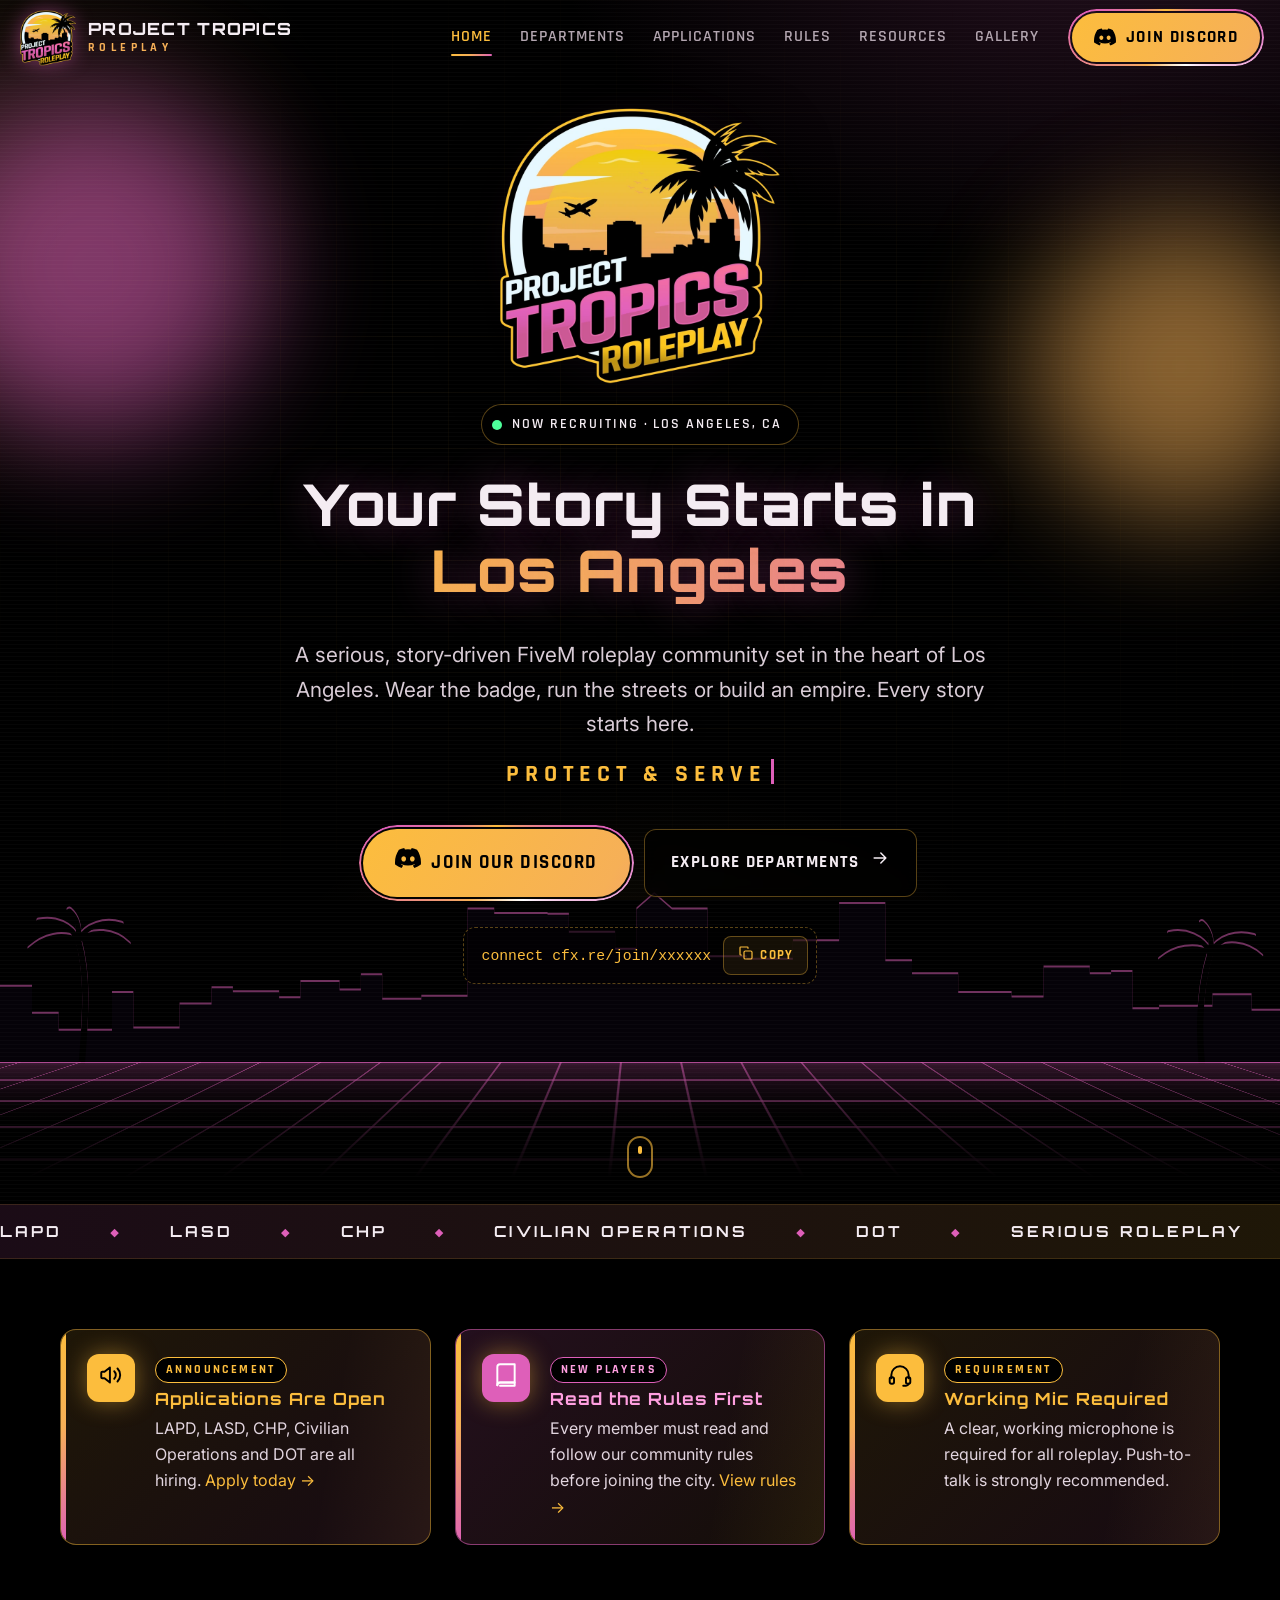
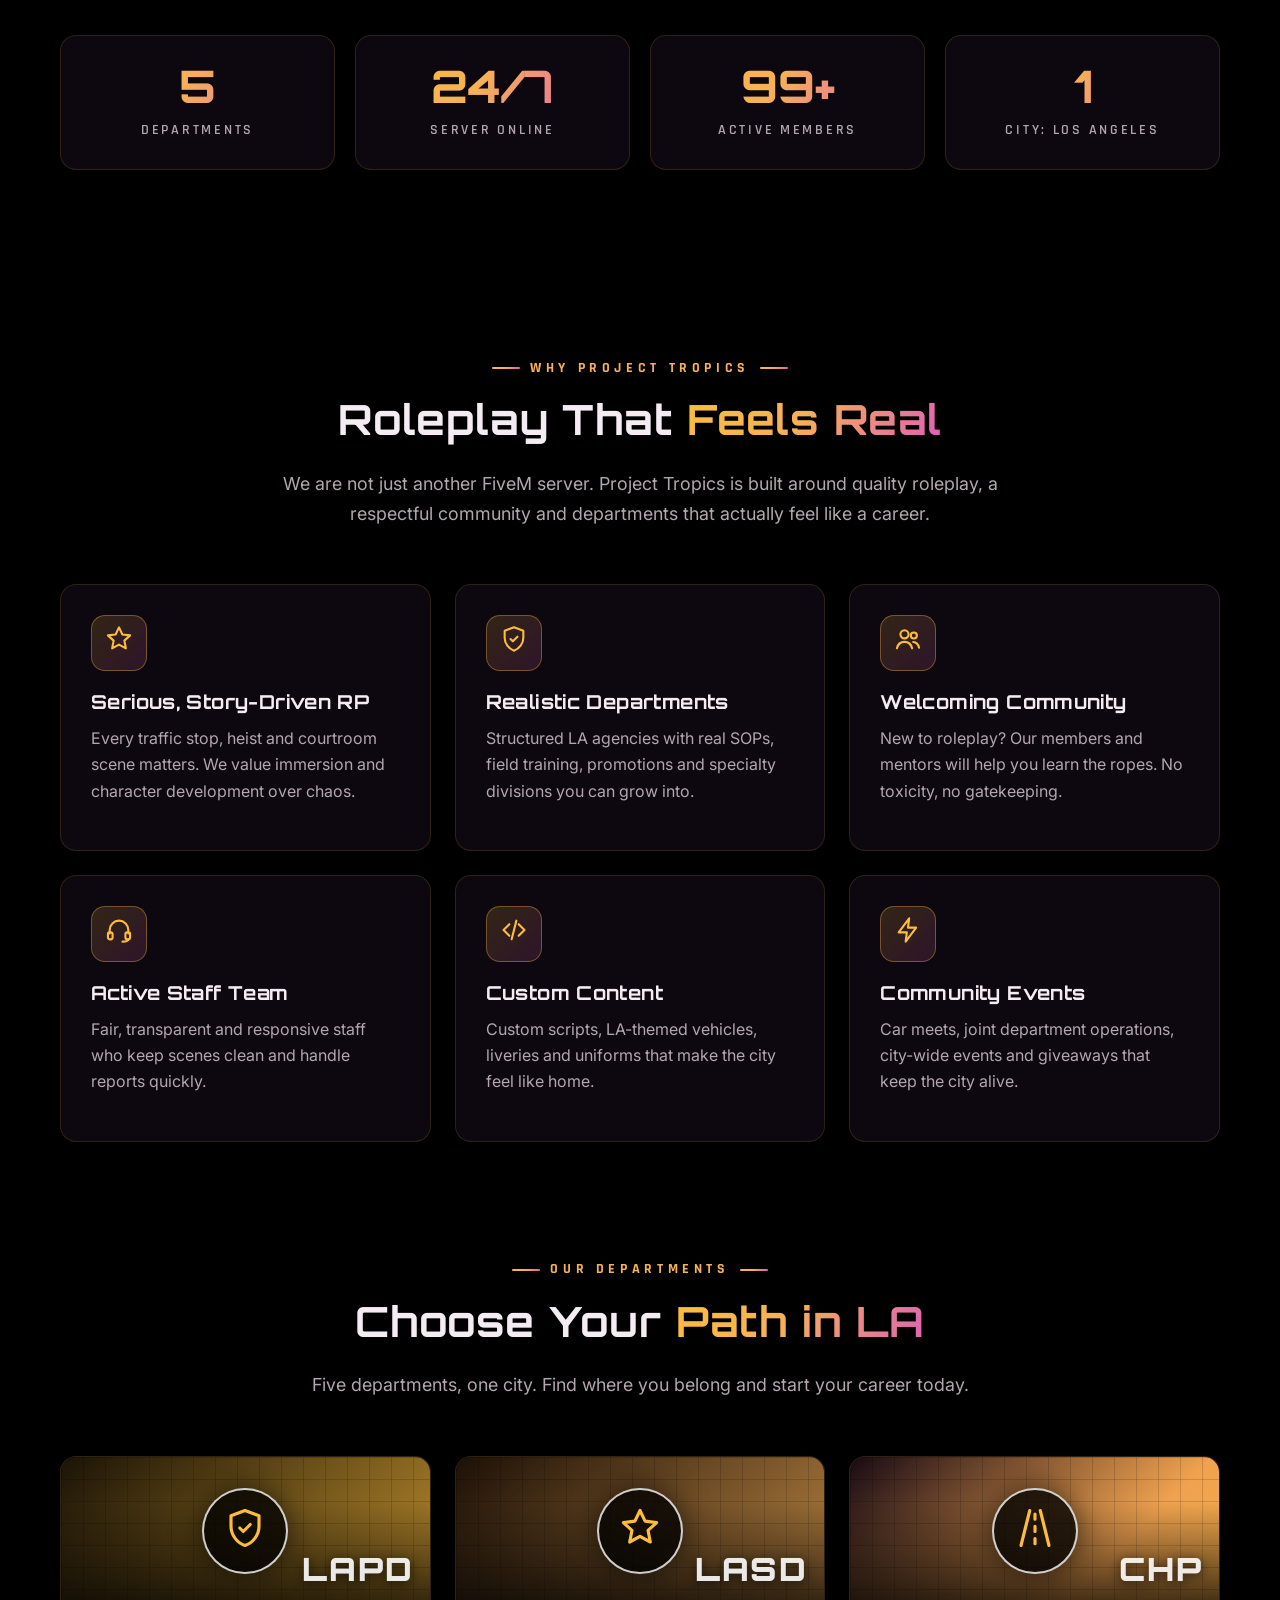
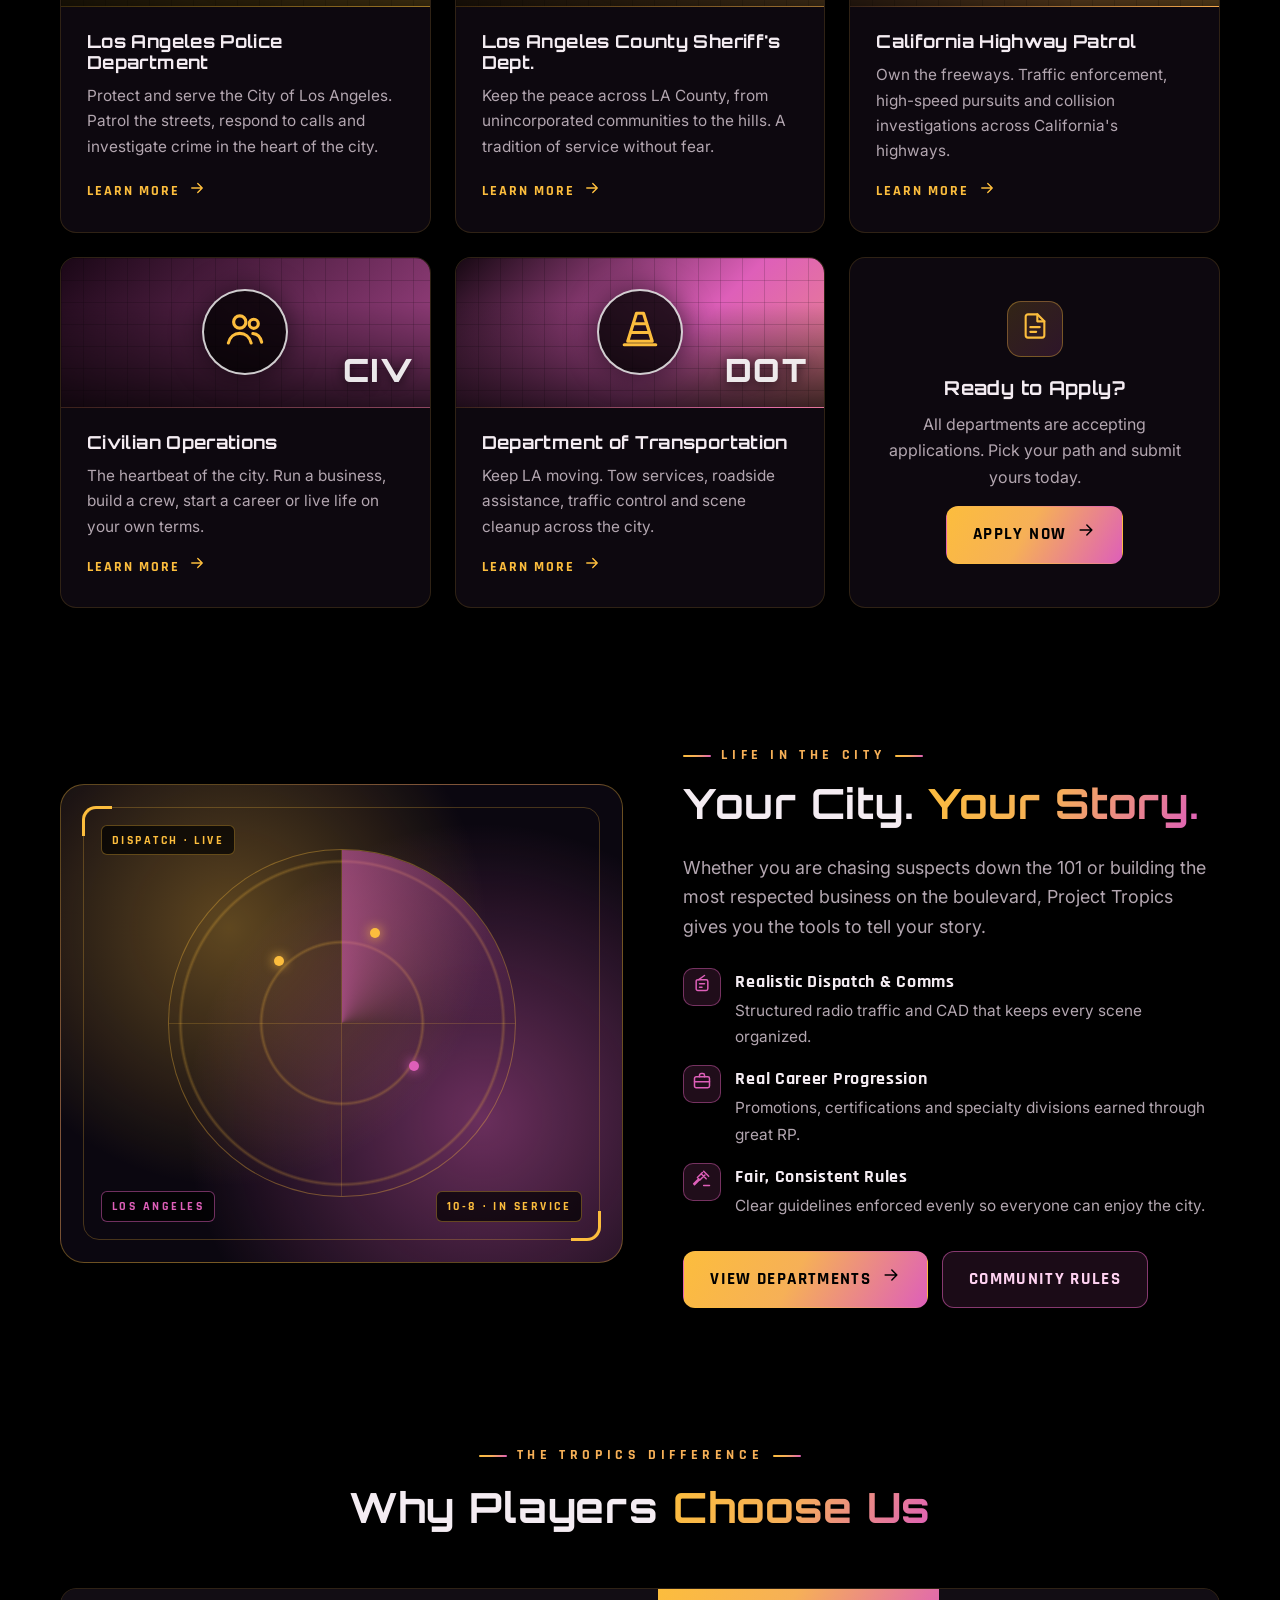
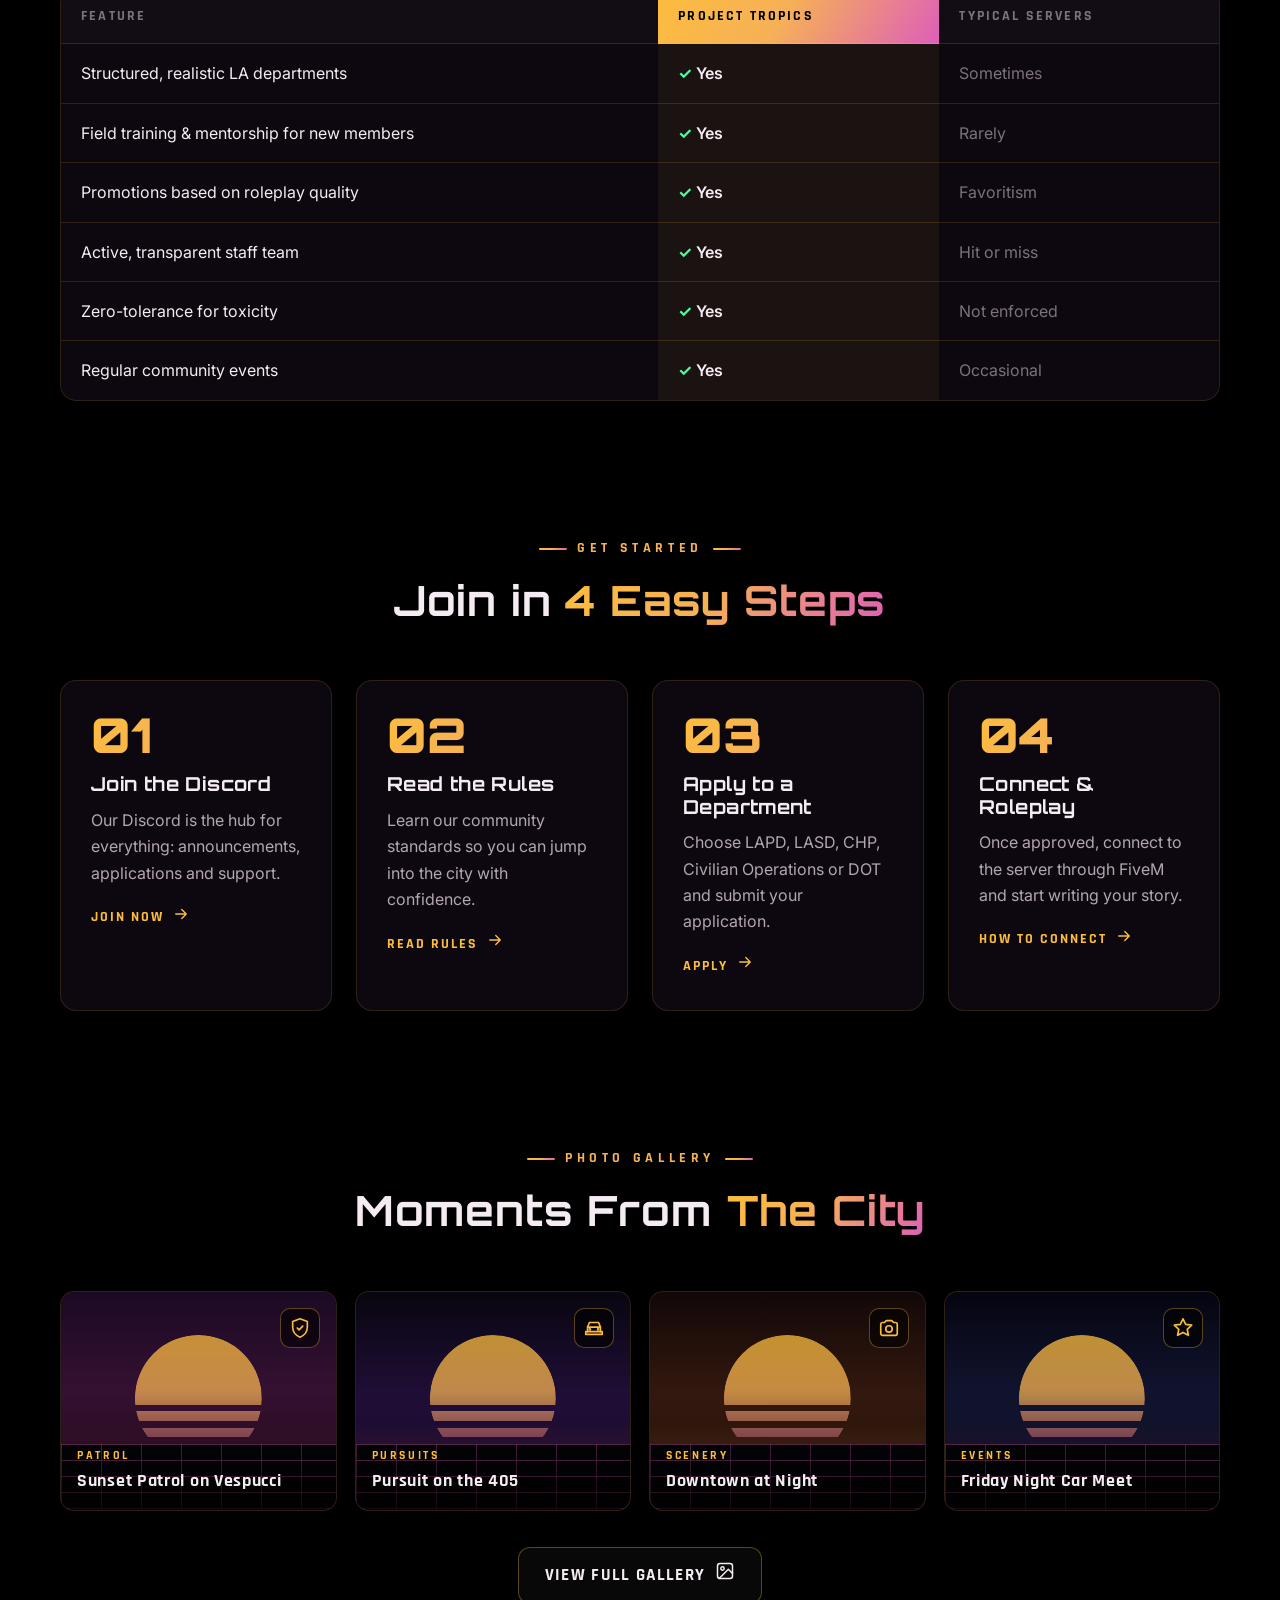
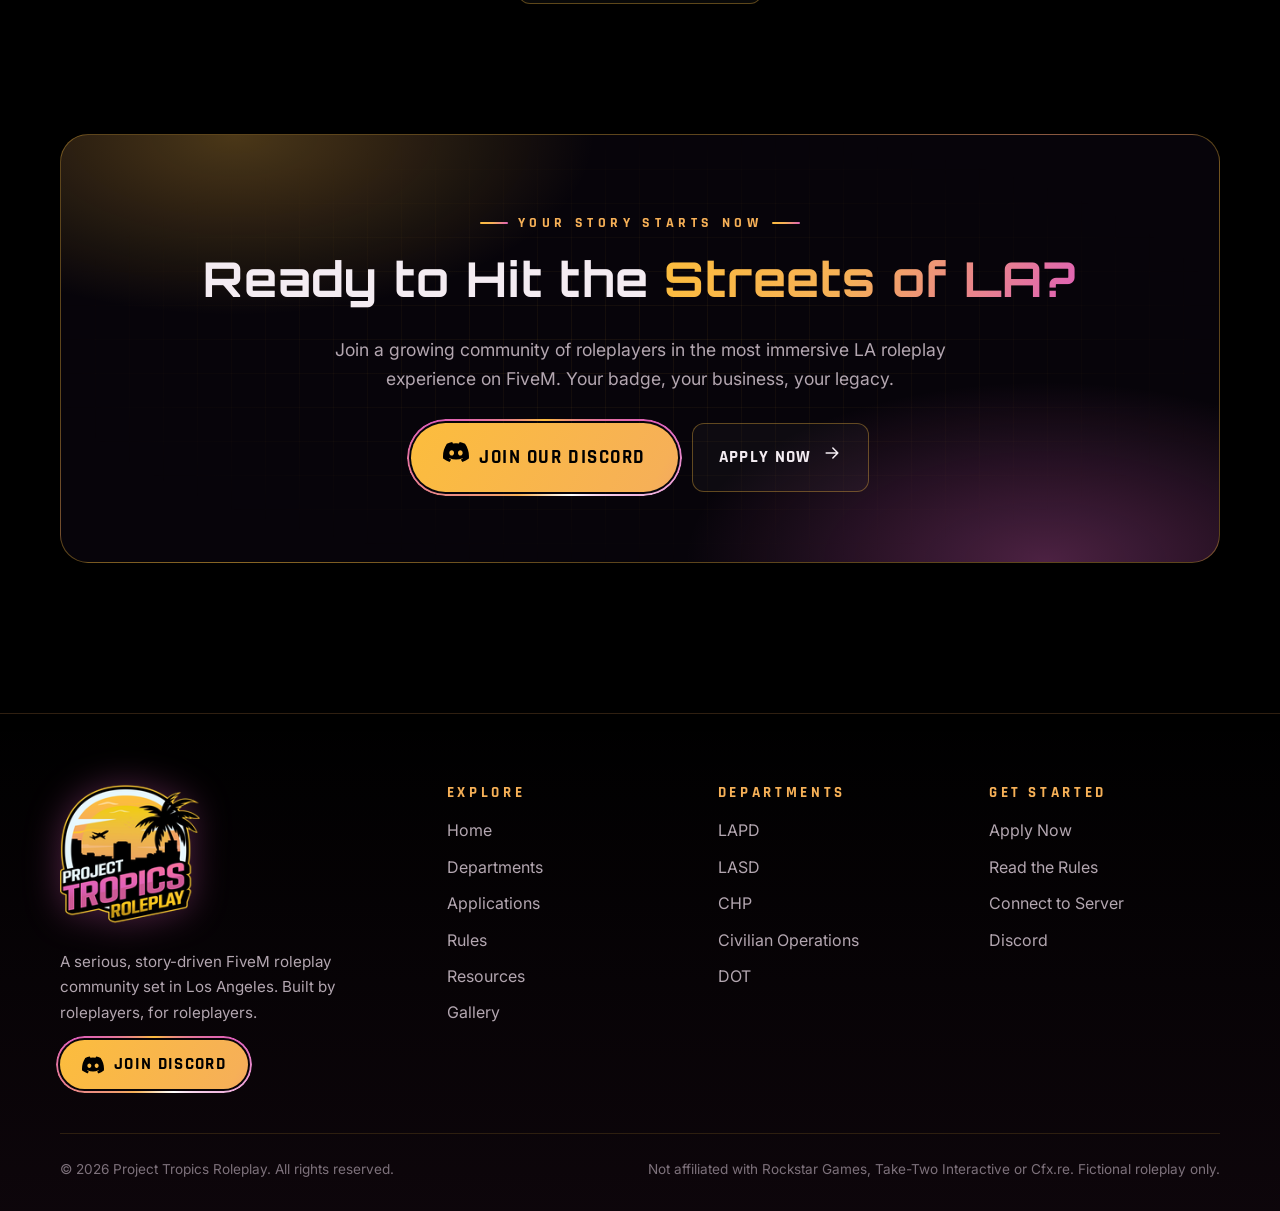
==== commit 2a8a4fbc: "Use official community logo across the site Adds the logo to the header, home hero and footer, and u" ====
--- a/index.html
+++ b/index.html
@@ -7,8 +7,10 @@
   <meta name="description" content="Project Tropics Roleplay is a serious, story-driven Los Angeles FiveM roleplay community. Join LAPD, LASD, CHP, Civilian Operations or DOT.">
   <meta name="theme-color" content="#000000">
   <meta property="og:title" content="Project Tropics Roleplay">
+  <meta property="og:image" content="assets/img/logo.png">
   <meta property="og:description" content="Los Angeles FiveM roleplay. Five departments. One city. Your story.">
-  <link rel="icon" href="assets/img/favicon.svg" type="image/svg+xml">
+  <link rel="icon" href="assets/img/favicon.png" type="image/png">
+  <link rel="apple-touch-icon" href="assets/img/apple-touch-icon.png">
   <link rel="preconnect" href="https://fonts.googleapis.com">
   <link rel="preconnect" href="https://fonts.gstatic.com" crossorigin>
   <link href="https://fonts.googleapis.com/css2?family=Inter:wght@400;500;600&family=Orbitron:wght@600;700;800;900&family=Rajdhani:wght@500;600;700&display=swap" rel="stylesheet">
@@ -24,7 +26,6 @@
       <div class="hero-bg" aria-hidden="true">
         <div class="hero-orb o1"></div>
         <div class="hero-orb o2"></div>
-        <div class="hero-sun"></div>
         <svg class="hero-skyline" viewBox="0 0 1440 220" preserveAspectRatio="none">
           <path fill="#050208" d="M0 220 V120 H36 V155 H66 V177 H126 V128 H150 V174 H202 V143 H238 V122 H262 V127 H314 V135 H338 V114 H382 V125 H406 V105 H430 V137 H474 V133 H526 V20 H556 V26 H616 V27 H640 V50 H692 V72 H716 V20 L736 0 L756 20 H796 V82 H840 V85 H892 V61 H944 V13 H996 V87 H1026 V104 H1078 V128 H1138 V134 H1174 V95 H1226 V104 H1250 V101 H1274 V149 H1304 V146 H1364 V131 H1408 V151 H1444 V220 Z"/>
           <g fill="none" stroke="currentColor" stroke-linecap="round">
@@ -39,10 +40,16 @@
       </div>
 
       <div class="container hero-content">
-        <div class="hero-badge reveal"><span class="live-dot"></span>Now Recruiting &middot; Los Angeles, CA</div>
+        <div class="hero-logo reveal">
+          <picture>
+            <source srcset="assets/img/logo.webp" type="image/webp">
+            <img src="assets/img/logo.png" alt="Project Tropics Roleplay" width="800" height="800">
+          </picture>
+        </div>
+        <div class="hero-badge reveal d1"><span class="live-dot"></span>Now Recruiting &middot; Los Angeles, CA</div>
         <h1 class="reveal d1">
-          <span class="line">Welcome to</span>
-          <span class="line grad-text">Project Tropics</span>
+          <span class="line">Your Story Starts in</span>
+          <span class="line grad-text">Los Angeles</span>
         </h1>
         <p class="hero-sub reveal d2">A serious, story-driven FiveM roleplay community set in the heart of Los Angeles. Wear the badge, run the streets or build an empire. Every story starts here.</p>
         <div class="rotator reveal d2" data-rotate="Protect &amp; Serve|Build Your Empire|Patrol the 405|Write Your Story|Own the Streets of LA">
--- a/assets/css/style.css
+++ b/assets/css/style.css
@@ -147,12 +147,51 @@
 }
 .brand:hover { color: var(--text); }
 .brand-mark {
-  width: 42px; height: 42px;
+  width: 56px; height: 56px;
   flex-shrink: 0;
+  object-fit: contain;
   filter: drop-shadow(0 0 10px rgba(222, 95, 185, .45));
-  transition: transform .5s;
-}
-.brand:hover .brand-mark { transform: rotate(-8deg) scale(1.06); }
+  transition: transform .5s, filter .5s;
+}
+.site-header.scrolled .brand-mark { width: 48px; height: 48px; }
+.brand:hover .brand-mark { transform: rotate(-6deg) scale(1.08); filter: drop-shadow(0 0 16px rgba(252, 189, 61, .7)); }
+.footer-logo { display: inline-block; }
+.footer-logo img {
+  width: 140px; height: 140px;
+  filter: drop-shadow(0 0 18px rgba(222, 95, 185, .35));
+  transition: transform .4s, filter .4s;
+}
+.footer-logo:hover img { transform: scale(1.05) rotate(-3deg); filter: drop-shadow(0 0 26px rgba(252, 189, 61, .6)); }
+
+/* Hero logo */
+.hero-logo {
+  position: relative;
+  width: clamp(190px, 24vw, 280px);
+  margin: 0 auto 18px;
+}
+.hero-logo::before {
+  content: "";
+  position: absolute;
+  inset: 8%;
+  border-radius: 50%;
+  background: radial-gradient(circle, rgba(252, 189, 61, .55), rgba(222, 95, 185, .35) 45%, transparent 70%);
+  filter: blur(30px);
+  animation: logoGlow 4s ease-in-out infinite;
+  z-index: -1;
+}
+.hero-logo img {
+  width: 100%; height: auto;
+  filter: drop-shadow(0 12px 30px rgba(0, 0, 0, .6));
+  animation: logoFloat 6s ease-in-out infinite;
+}
+@keyframes logoFloat {
+  0%, 100% { transform: translateY(0) rotate(-1deg); }
+  50% { transform: translateY(-12px) rotate(1deg); }
+}
+@keyframes logoGlow {
+  0%, 100% { opacity: .7; transform: scale(1); }
+  50% { opacity: 1; transform: scale(1.12); }
+}
 .brand-text { display: flex; flex-direction: column; line-height: 1; }
 .brand-text span:first-child { font-size: 1.05rem; }
 .brand-text span:last-child {
@@ -432,7 +471,7 @@
   min-height: 100svh;
   display: flex;
   align-items: center;
-  padding: calc(var(--header-h) + 40px) 0 240px;
+  padding: calc(var(--header-h) + 30px) 0 220px;
   overflow: hidden;
 }
 .hero-bg { position: absolute; inset: 0; z-index: -1; overflow: hidden; }
@@ -534,7 +573,7 @@
   70% { box-shadow: 0 0 0 10px rgba(77, 255, 154, 0); }
   100% { box-shadow: 0 0 0 0 rgba(77, 255, 154, 0); }
 }
-.hero h1 { text-shadow: 0 0 40px rgba(222, 95, 185, .35); }
+.hero h1 { font-size: clamp(2rem, 4.6vw, 3.6rem); text-shadow: 0 0 40px rgba(222, 95, 185, .35); }
 .hero h1 .line { display: block; }
 .hero-sub {
   font-size: clamp(1.05rem, 2vw, 1.3rem);
@@ -1736,7 +1775,7 @@
   .btn-row .btn, .btn-row .btn-discord { width: 100%; justify-content: center; }
   .hero { padding-bottom: 140px; }
   .hero-skyline { height: 150px; bottom: 110px; }
-  .hero-sun { bottom: 110px; width: 74vw; }
+  .hero h1 { font-size: 1.7rem; }
   .hero-floor { height: 112px; }
   .card { padding: 24px; }
   .highlight { flex-direction: column; gap: 14px; padding: 22px; }
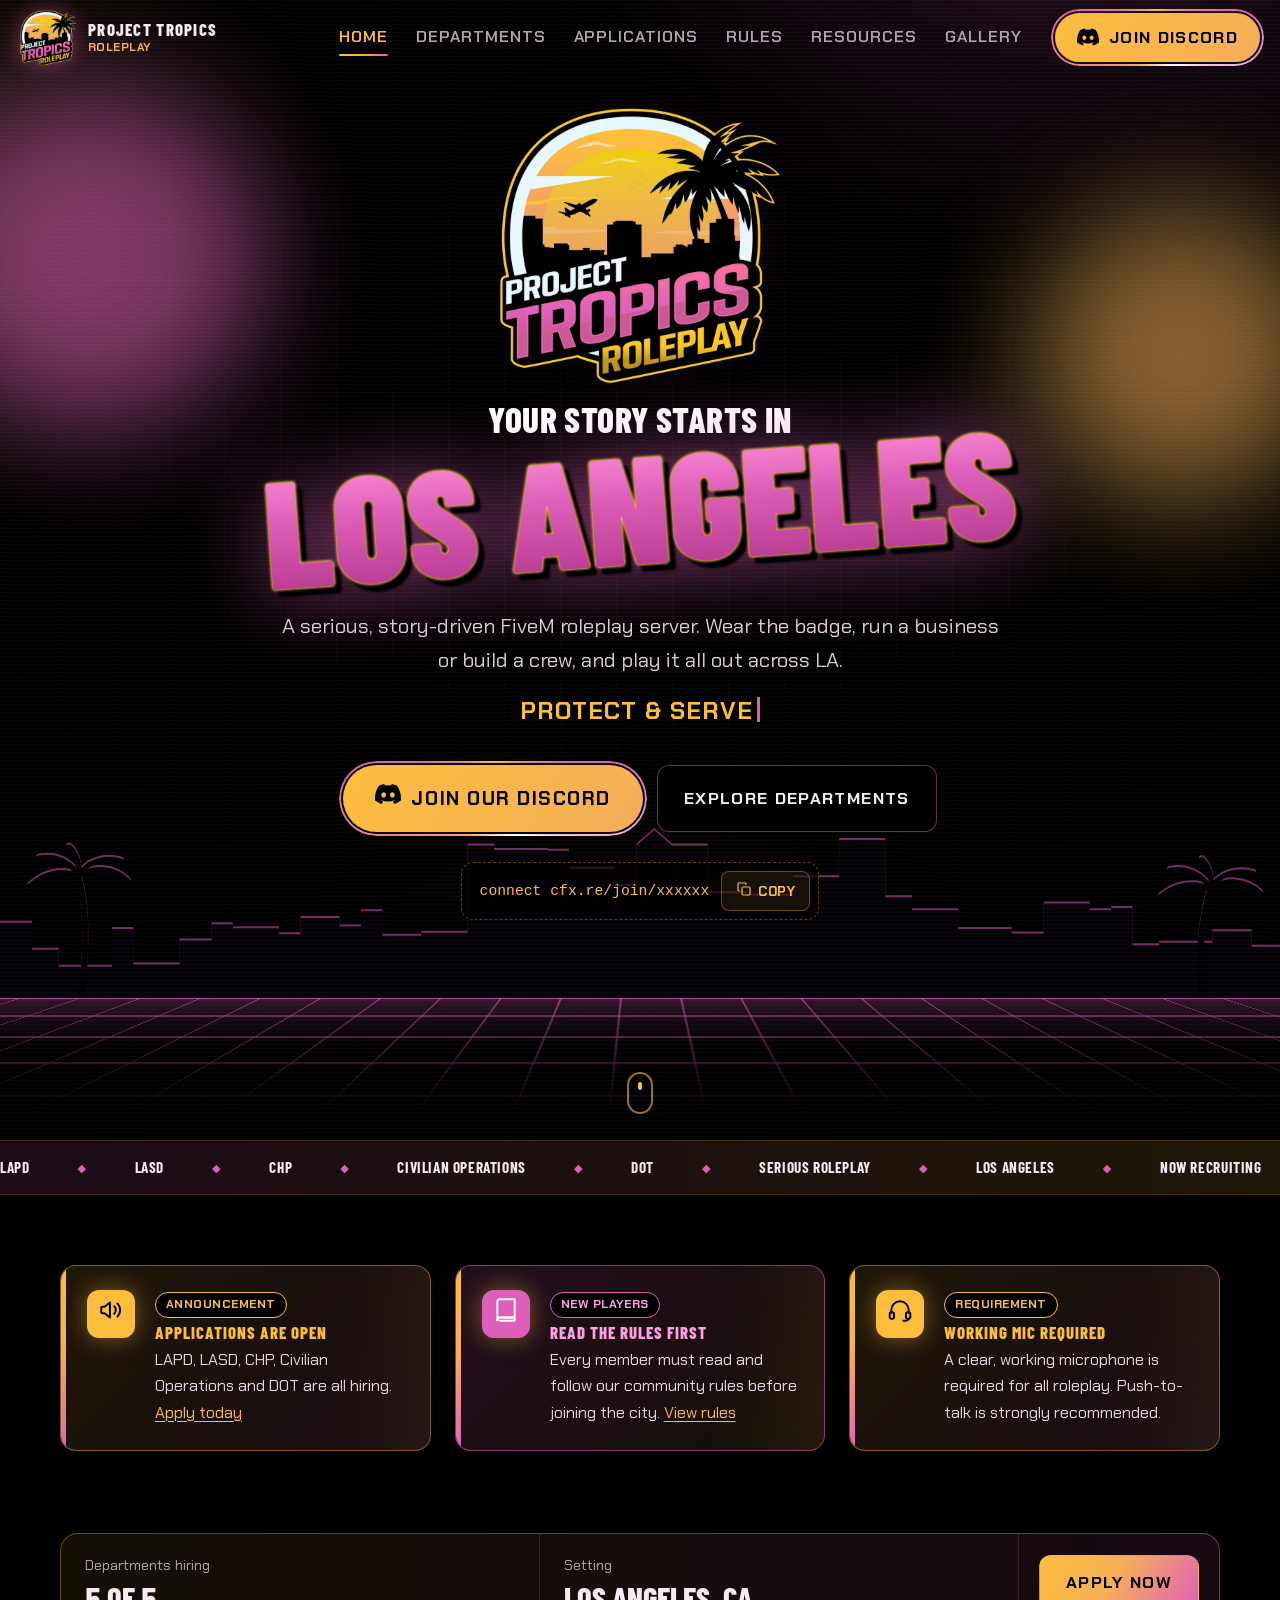
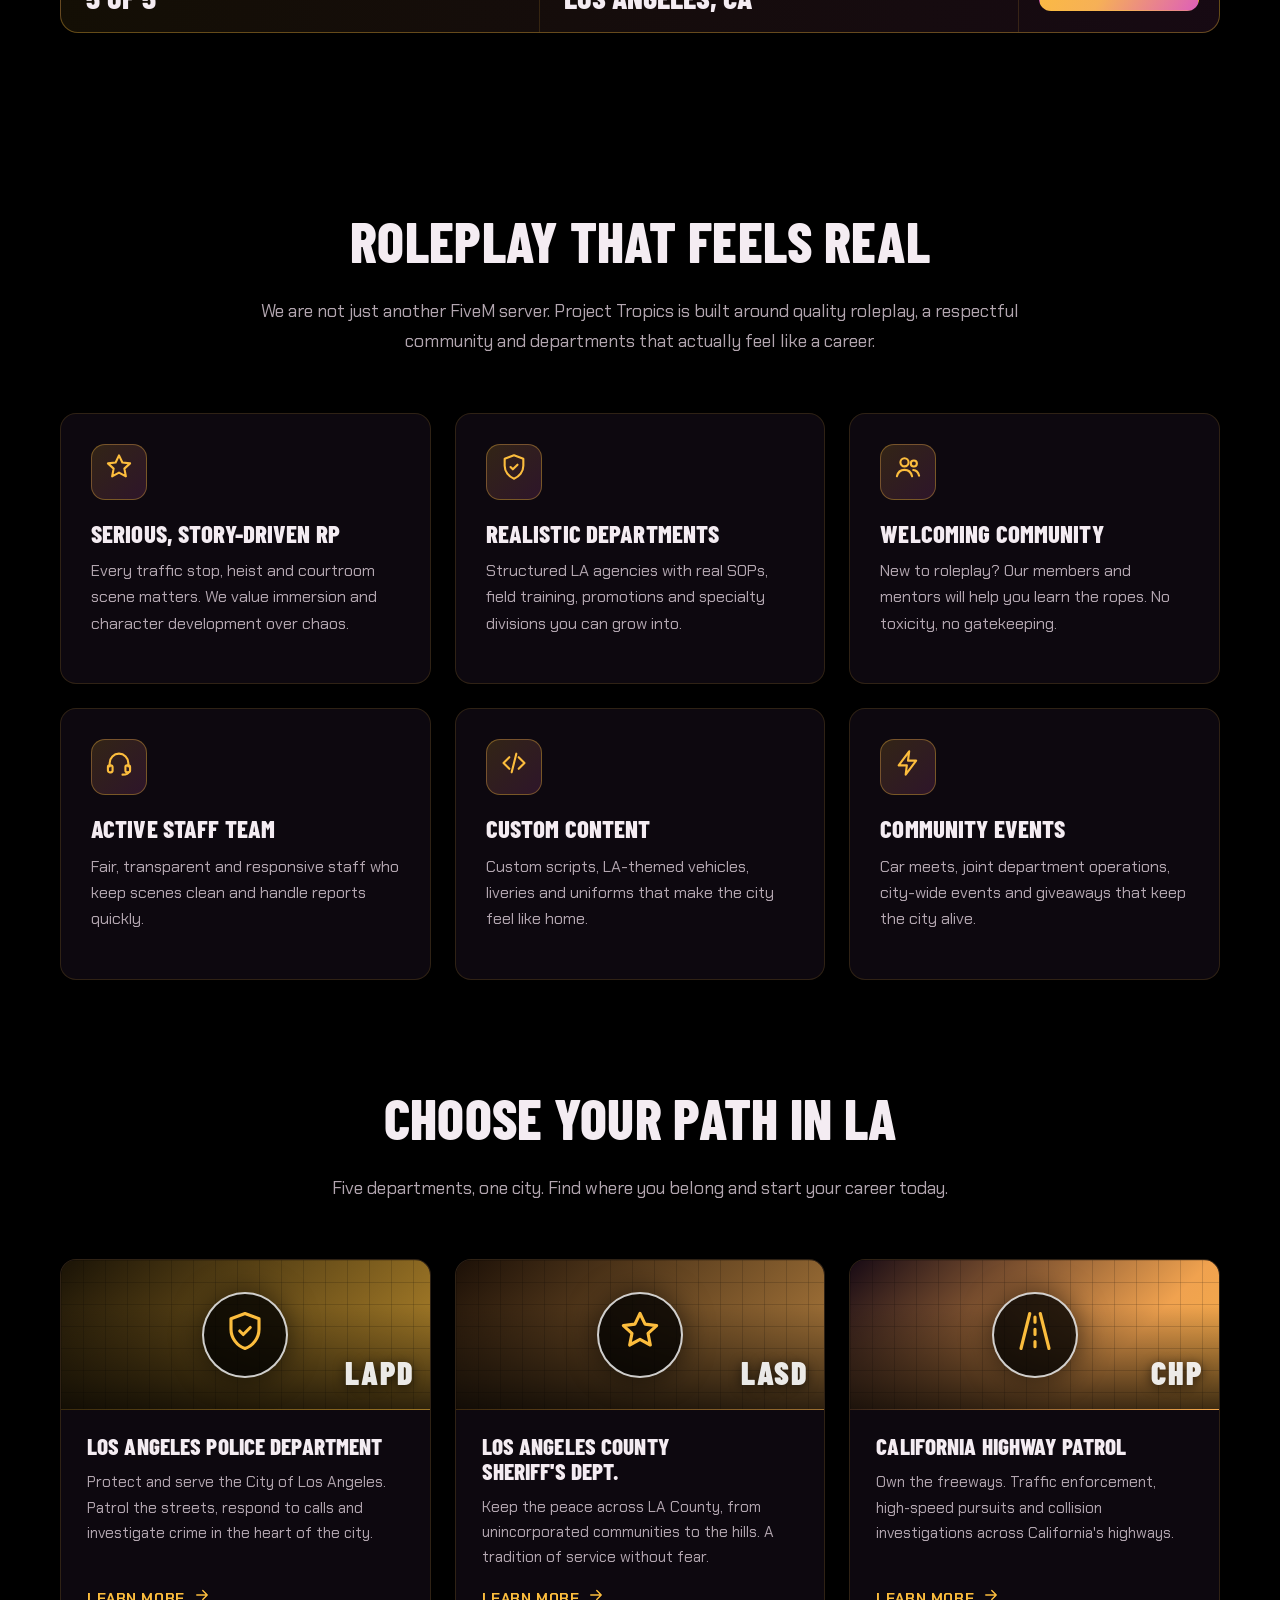
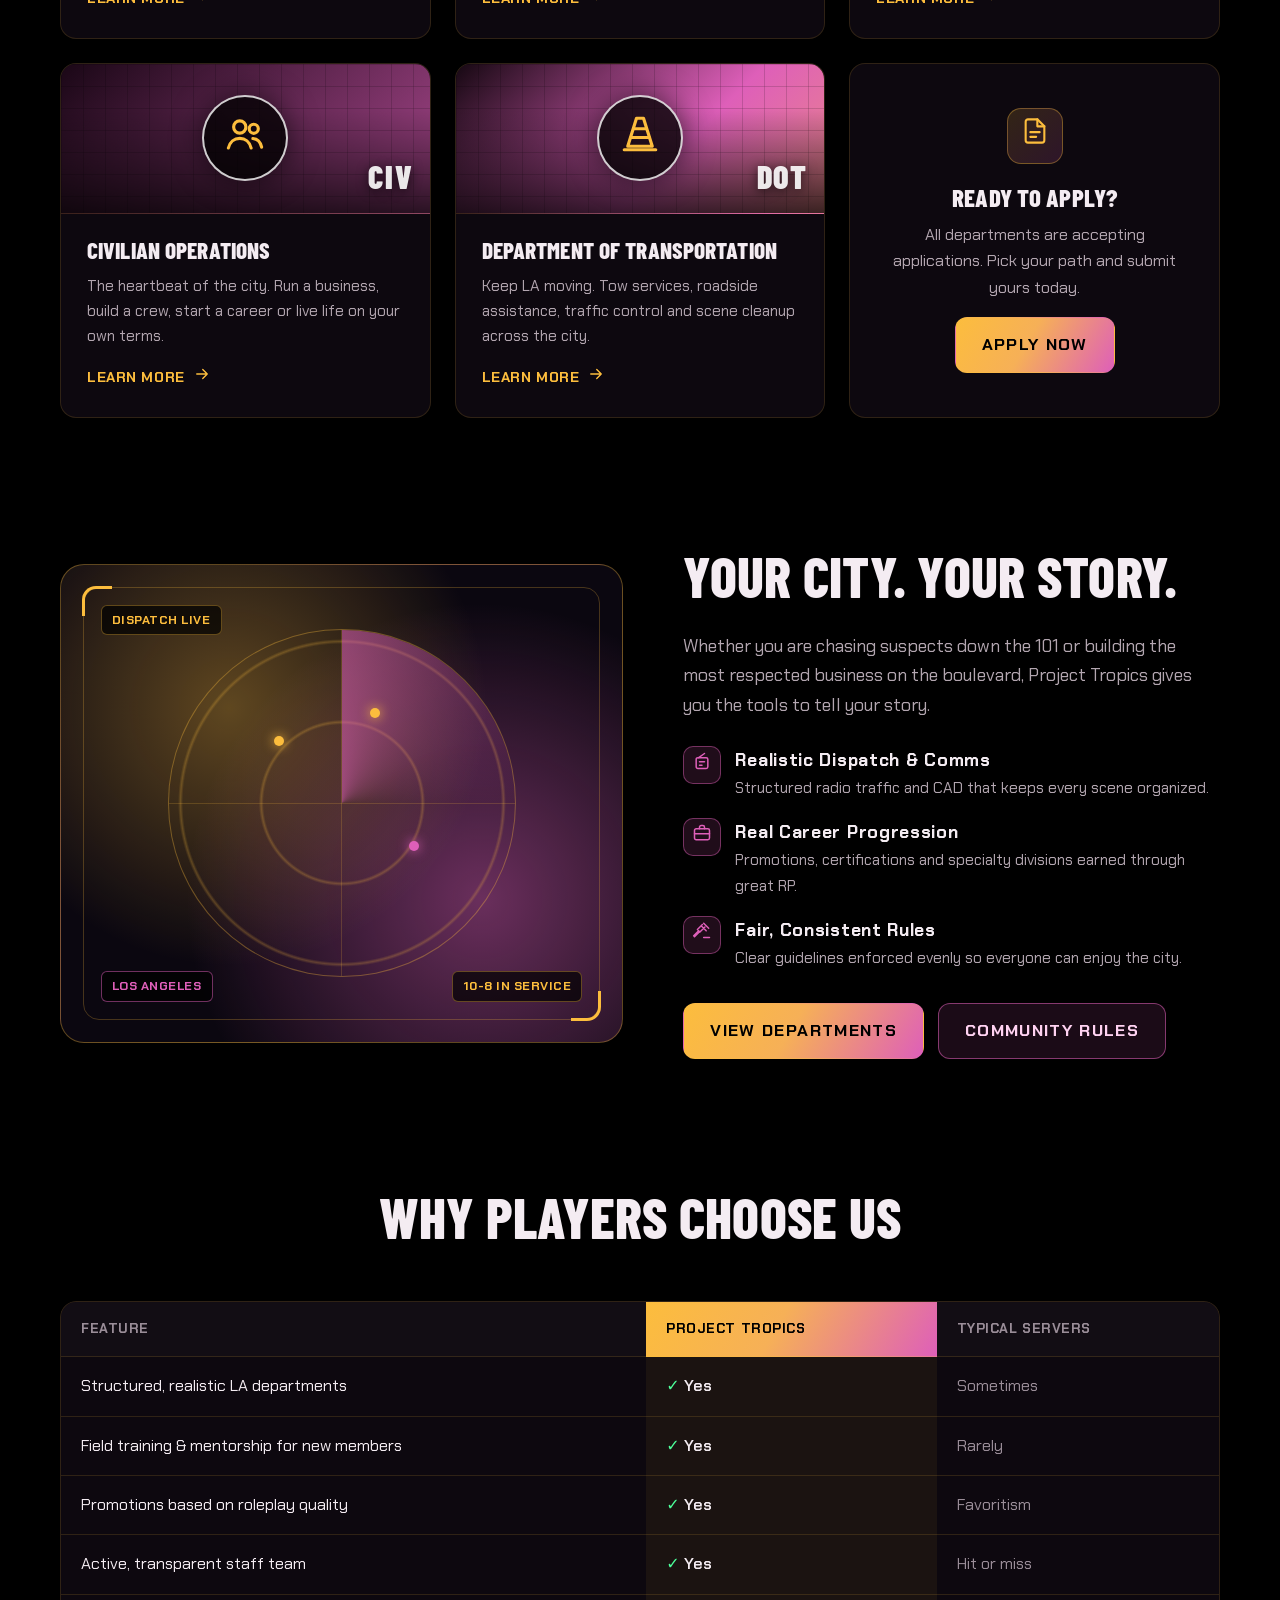
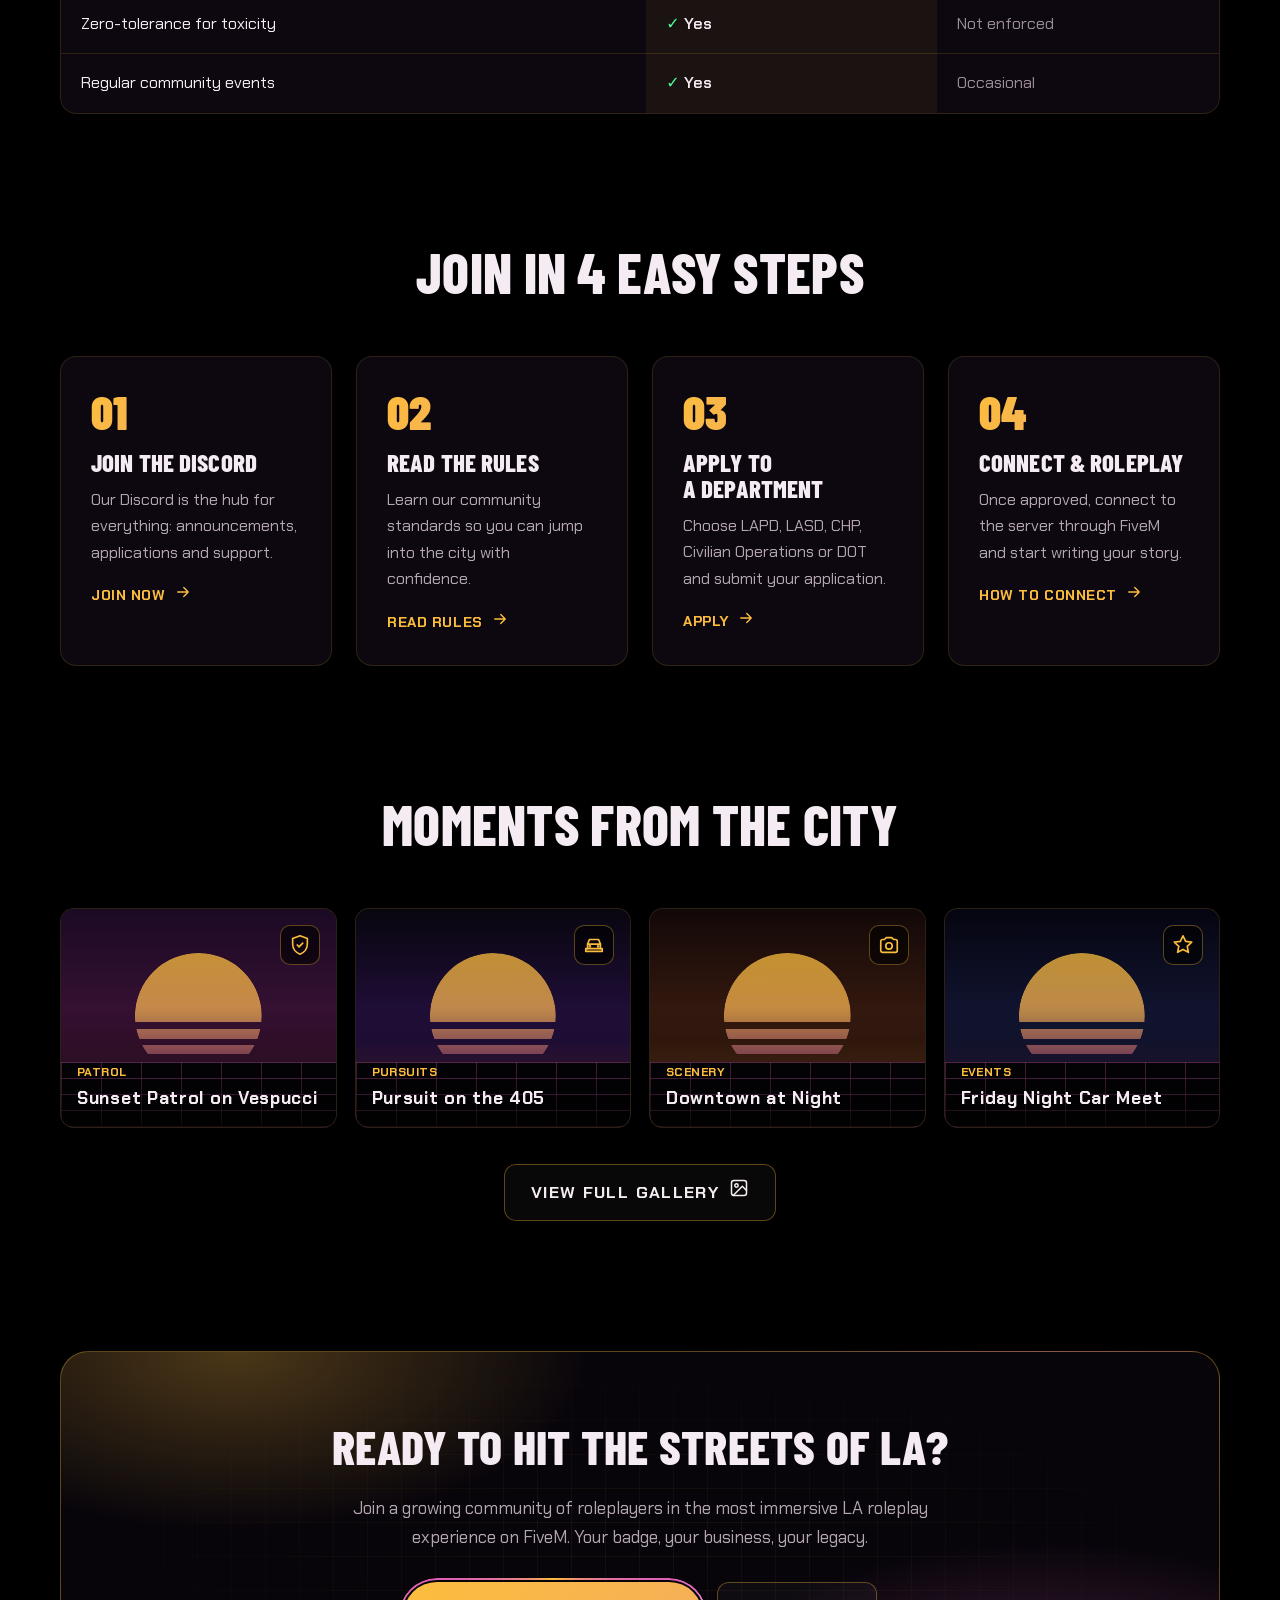
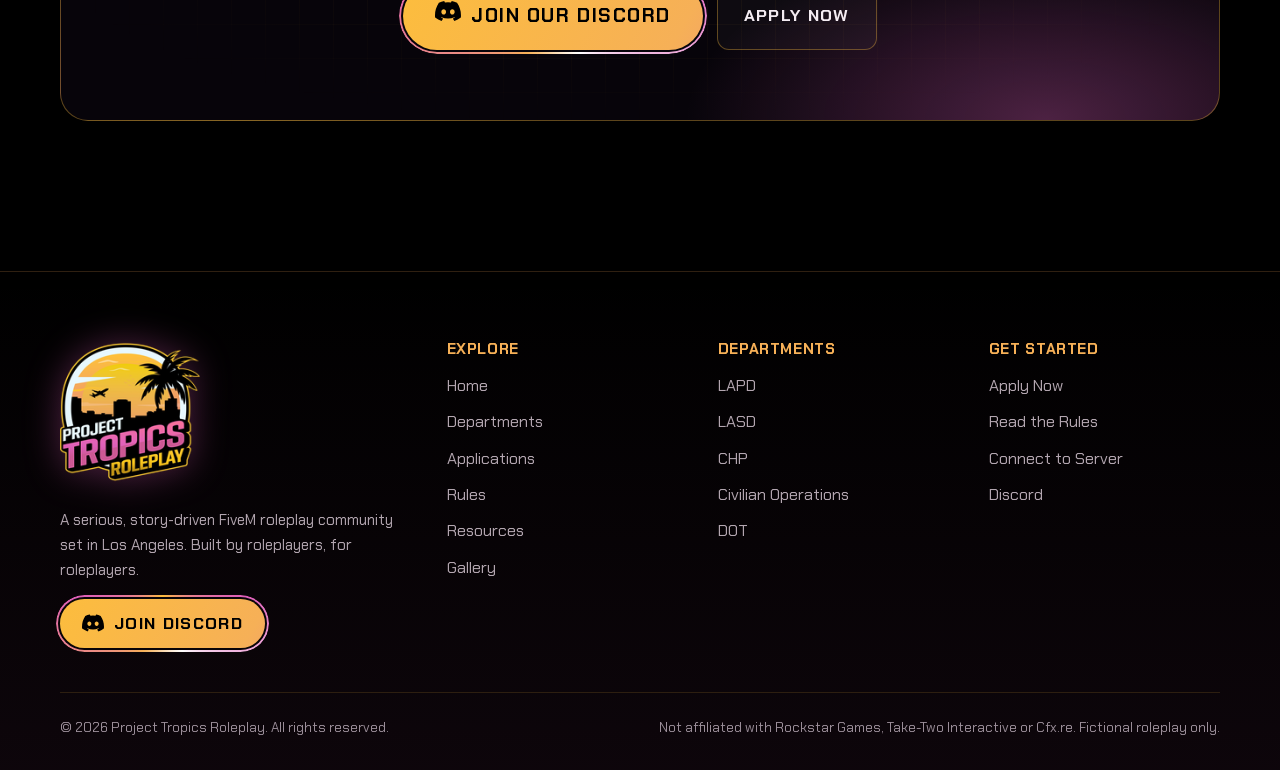
==== commit 988fb34b: "Design pass: logo-matched type, signature hero, cleaner chrome - Swap Orbitron/Rajdhani/Inter for Ba" ====
--- a/index.html
+++ b/index.html
@@ -13,7 +13,7 @@
   <link rel="apple-touch-icon" href="assets/img/apple-touch-icon.png">
   <link rel="preconnect" href="https://fonts.googleapis.com">
   <link rel="preconnect" href="https://fonts.gstatic.com" crossorigin>
-  <link href="https://fonts.googleapis.com/css2?family=Inter:wght@400;500;600&family=Orbitron:wght@600;700;800;900&family=Rajdhani:wght@500;600;700&display=swap" rel="stylesheet">
+  <link href="https://fonts.googleapis.com/css2?family=Barlow+Condensed:ital,wght@0,700;0,800;0,900;1,800&family=Chakra+Petch:wght@400;500;600;700&display=swap" rel="stylesheet">
   <link rel="stylesheet" href="assets/css/style.css">
 </head>
 <body data-page="home">
@@ -40,26 +40,25 @@
       </div>
 
       <div class="container hero-content">
-        <div class="hero-logo reveal">
+        <div class="hero-logo hero-in" style="--d:0ms">
           <picture>
             <source srcset="assets/img/logo.webp" type="image/webp">
             <img src="assets/img/logo.png" alt="Project Tropics Roleplay" width="800" height="800">
           </picture>
         </div>
-        <div class="hero-badge reveal d1"><span class="live-dot"></span>Now Recruiting &middot; Los Angeles, CA</div>
-        <h1 class="reveal d1">
-          <span class="line">Your Story Starts in</span>
-          <span class="line grad-text">Los Angeles</span>
+        <h1 class="hero-title">
+          <span class="hero-kicker hero-in" style="--d:250ms">Your story starts in</span>
+          <span class="hero-city" style="--d:420ms"><span class="hero-city-text" data-text="Los Angeles">Los Angeles</span></span>
         </h1>
-        <p class="hero-sub reveal d2">A serious, story-driven FiveM roleplay community set in the heart of Los Angeles. Wear the badge, run the streets or build an empire. Every story starts here.</p>
-        <div class="rotator reveal d2" data-rotate="Protect &amp; Serve|Build Your Empire|Patrol the 405|Write Your Story|Own the Streets of LA">
-          <span class="rotator-text">Protect &amp; Serve</span><span class="cursor"></span>
-        </div>
-        <div class="btn-row reveal d3">
-          <a class="btn-discord lg" data-link="discord" href="#" target="_blank" rel="noopener"><i data-icon="discord"></i><span>Join Our Discord</span></a>
-          <a class="btn btn-ghost" href="departments.html"><span>Explore Departments</span><i data-icon="arrow"></i></a>
-        </div>
-        <div class="connect-strip reveal d4">
+        <p class="hero-sub hero-in" style="--d:750ms">A serious, story-driven FiveM roleplay server. Wear the badge, run a business or build a crew, and play it all out across LA.</p>
+        <div class="rotator hero-in" style="--d:850ms" data-rotate="Protect &amp; serve|Patrol the 405|Build your empire|Own the streets of LA">
+          <span class="rotator-text">Protect &amp; serve</span><span class="cursor"></span>
+        </div>
+        <div class="btn-row hero-in" style="--d:950ms">
+          <a class="btn-discord lg" data-link="discord" href="#" target="_blank" rel="noopener"><i data-icon="discord"></i><span>Join our Discord</span></a>
+          <a class="btn btn-ghost" href="departments.html"><span>Explore departments</span></a>
+        </div>
+        <div class="connect-strip hero-in" style="--d:1050ms">
           <code data-connect>connect cfx.re/join/xxxxxx</code>
           <button class="copy-btn" type="button" data-copy="connect"><i data-icon="copy"></i>Copy</button>
         </div>
@@ -84,7 +83,7 @@
             <div>
               <span class="tag">Announcement</span>
               <h4>Applications Are Open</h4>
-              <p>LAPD, LASD, CHP, Civilian Operations and DOT are all hiring. <a href="applications.html">Apply today &rarr;</a></p>
+              <p>LAPD, LASD, CHP, Civilian Operations and DOT are all hiring. <a href="applications.html">Apply today</a></p>
             </div>
           </div>
           <div class="highlight pink reveal d1">
@@ -92,7 +91,7 @@
             <div>
               <span class="tag">New Players</span>
               <h4>Read the Rules First</h4>
-              <p>Every member must read and follow our community rules before joining the city. <a href="rules.html">View rules &rarr;</a></p>
+              <p>Every member must read and follow our community rules before joining the city. <a href="rules.html">View rules</a></p>
             </div>
           </div>
           <div class="highlight reveal d2">
@@ -107,14 +106,27 @@
       </div>
     </section>
 
-    <!-- ================= STATS ================= -->
-    <section class="section-tight" style="padding-top:20px">
-      <div class="container">
-        <div class="stats">
-          <div class="card stat reveal"><div class="stat-num grad-text" data-count="5">5</div><div class="stat-label">Departments</div></div>
-          <div class="card stat reveal d1"><div class="stat-num grad-text">24/7</div><div class="stat-label">Server Online</div></div>
-          <div class="card stat reveal d2"><div class="stat-num grad-text" data-count="100" data-suffix="+">100+</div><div class="stat-label">Active Members</div></div>
-          <div class="card stat reveal d3"><div class="stat-num grad-text" data-count="1">1</div><div class="stat-label">City: Los Angeles</div></div>
+    <!-- ================= SERVER STATUS ================= -->
+    <section class="section-tight" style="padding-top:12px">
+      <div class="container">
+        <div class="status-panel reveal" aria-label="Server status">
+          <div class="status-cell" data-server-cell hidden>
+            <span class="status-label">Server</span>
+            <span class="status-value"><span class="status-dot" data-server-dot></span><span data-server-state>Checking</span></span>
+          </div>
+          <div class="status-cell" data-server-cell hidden>
+            <span class="status-label">Players in the city</span>
+            <span class="status-value" data-server-players>&ndash;</span>
+          </div>
+          <div class="status-cell">
+            <span class="status-label">Departments hiring</span>
+            <span class="status-value" data-hiring>5</span>
+          </div>
+          <div class="status-cell">
+            <span class="status-label">Setting</span>
+            <span class="status-value">Los Angeles, CA</span>
+          </div>
+          <a class="btn btn-primary status-cta" href="applications.html"><span>Apply now</span></a>
         </div>
       </div>
     </section>
@@ -123,8 +135,7 @@
     <section class="section">
       <div class="container">
         <div class="section-head reveal">
-          <div class="eyebrow">Why Project Tropics</div>
-          <h2>Roleplay That <span class="grad-text">Feels Real</span></h2>
+          <h2>Roleplay That Feels Real</h2>
           <p class="lead">We are not just another FiveM server. Project Tropics is built around quality roleplay, a respectful community and departments that actually feel like a career.</p>
         </div>
         <div class="grid grid-3">
@@ -166,8 +177,7 @@
     <section class="section" style="padding-top:0">
       <div class="container">
         <div class="section-head reveal">
-          <div class="eyebrow">Our Departments</div>
-          <h2>Choose Your <span class="grad-text">Path in LA</span></h2>
+          <h2>Choose Your Path in LA</h2>
           <p class="lead">Five departments, one city. Find where you belong and start your career today.</p>
         </div>
         <div class="grid grid-3">
@@ -215,7 +225,7 @@
             <div class="icon-box" style="margin:0 auto 20px"><i data-icon="file"></i></div>
             <h3>Ready to Apply?</h3>
             <p>All departments are accepting applications. Pick your path and submit yours today.</p>
-            <div><a class="btn btn-primary" href="applications.html"><span>Apply Now</span><i data-icon="arrow"></i></a></div>
+            <div><a class="btn btn-primary" href="applications.html"><span>Apply Now</span></a></div>
           </div>
         </div>
       </div>
@@ -230,13 +240,12 @@
           <span class="hud-blip" style="left:38%;top:36%"></span>
           <span class="hud-blip" style="left:62%;top:58%;background:var(--pink);box-shadow:0 0 12px var(--pink)"></span>
           <span class="hud-blip" style="left:55%;top:30%"></span>
-          <span class="hud-label" style="left:40px;top:40px">Dispatch &middot; Live</span>
-          <span class="hud-label" style="right:40px;bottom:40px">10-8 &middot; In Service</span>
+          <span class="hud-label" style="left:40px;top:40px">Dispatch live</span>
+          <span class="hud-label" style="right:40px;bottom:40px">10-8 in service</span>
           <span class="hud-label" style="left:40px;bottom:40px;color:var(--pink);border-color:rgba(222,95,185,.5)">Los Angeles</span>
         </div>
         <div class="reveal d1">
-          <div class="eyebrow" style="margin-bottom:12px">Life in the City</div>
-          <h2>Your City. <span class="grad-text">Your Story.</span></h2>
+          <h2>Your City. Your Story.</h2>
           <p class="lead">Whether you are chasing suspects down the 101 or building the most respected business on the boulevard, Project Tropics gives you the tools to tell your story.</p>
           <ul class="feature-list">
             <li><span class="fi"><i data-icon="radio"></i></span><div><strong>Realistic Dispatch &amp; Comms</strong><span>Structured radio traffic and CAD that keeps every scene organized.</span></div></li>
@@ -244,7 +253,7 @@
             <li><span class="fi"><i data-icon="gavel"></i></span><div><strong>Fair, Consistent Rules</strong><span>Clear guidelines enforced evenly so everyone can enjoy the city.</span></div></li>
           </ul>
           <div class="btn-row">
-            <a class="btn btn-primary" href="departments.html"><span>View Departments</span><i data-icon="arrow"></i></a>
+            <a class="btn btn-primary" href="departments.html"><span>View Departments</span></a>
             <a class="btn btn-pink" href="rules.html"><span>Community Rules</span></a>
           </div>
         </div>
@@ -255,8 +264,7 @@
     <section class="section" style="padding-top:20px">
       <div class="container">
         <div class="section-head reveal">
-          <div class="eyebrow">The Tropics Difference</div>
-          <h2>Why Players <span class="grad-text">Choose Us</span></h2>
+          <h2>Why Players Choose Us</h2>
         </div>
         <div class="table-wrap reveal">
           <table class="compare">
@@ -280,8 +288,7 @@
     <section class="section" style="padding-top:20px">
       <div class="container">
         <div class="section-head reveal">
-          <div class="eyebrow">Get Started</div>
-          <h2>Join in <span class="grad-text">4 Easy Steps</span></h2>
+          <h2>Join in 4 Easy Steps</h2>
         </div>
         <div class="steps">
           <div class="card step reveal">
@@ -316,8 +323,7 @@
     <section class="section" style="padding-top:20px">
       <div class="container">
         <div class="section-head reveal">
-          <div class="eyebrow">Photo Gallery</div>
-          <h2>Moments From <span class="grad-text">The City</span></h2>
+          <h2>Moments From The City</h2>
         </div>
         <div class="gallery-grid" id="gallery-grid" data-limit="4"></div>
         <div style="text-align:center;margin-top:36px">
@@ -330,12 +336,11 @@
     <section class="section" style="padding-top:20px">
       <div class="container">
         <div class="cta-band reveal">
-          <div class="eyebrow">Your Story Starts Now</div>
-          <h2>Ready to Hit the <span class="grad-text">Streets of LA?</span></h2>
+          <h2>Ready to Hit the Streets of LA?</h2>
           <p>Join a growing community of roleplayers in the most immersive LA roleplay experience on FiveM. Your badge, your business, your legacy.</p>
           <div class="btn-row">
             <a class="btn-discord lg" data-link="discord" href="#" target="_blank" rel="noopener"><i data-icon="discord"></i><span>Join Our Discord</span></a>
-            <a class="btn btn-ghost" href="applications.html"><span>Apply Now</span><i data-icon="arrow"></i></a>
+            <a class="btn btn-ghost" href="applications.html"><span>Apply Now</span></a>
           </div>
         </div>
       </div>
--- a/assets/css/style.css
+++ b/assets/css/style.css
@@ -17,7 +17,7 @@
   --line-strong: rgba(252, 189, 61, 0.35);
   --text: #f4ecf2;
   --muted: #b3a6b0;
-  --dim: #7d717b;
+  --dim: #9a8d98;
 
   --grad: linear-gradient(120deg, var(--gold) 0%, var(--orange) 45%, var(--pink) 100%);
   --grad-rev: linear-gradient(120deg, var(--pink) 0%, var(--orange) 55%, var(--gold) 100%);
@@ -29,9 +29,9 @@
   --maxw: 1200px;
   --header-h: 76px;
 
-  --font-display: "Orbitron", system-ui, sans-serif;
-  --font-ui: "Rajdhani", system-ui, sans-serif;
-  --font-body: "Inter", system-ui, sans-serif;
+  --font-display: "Barlow Condensed", "Arial Narrow", system-ui, sans-serif;
+  --font-ui: "Chakra Petch", system-ui, sans-serif;
+  --font-body: "Chakra Petch", system-ui, sans-serif;
 }
 
 *,
@@ -82,13 +82,17 @@
 
 h1, h2, h3, h4 {
   font-family: var(--font-display);
-  line-height: 1.15;
-  margin: 0 0 .6em;
-  letter-spacing: .02em;
-}
-h1 { font-size: clamp(2.3rem, 6vw, 4.6rem); font-weight: 800; }
-h2 { font-size: clamp(1.7rem, 3.6vw, 2.6rem); font-weight: 700; }
-h3 { font-size: 1.2rem; font-weight: 700; }
+  font-weight: 800;
+  line-height: 1;
+  margin: 0 0 .5em;
+  letter-spacing: .005em;
+  text-transform: uppercase;
+  text-wrap: balance;
+}
+h1 { font-size: clamp(2.8rem, 7vw, 5.2rem); font-weight: 900; }
+h2 { font-size: clamp(2.2rem, 4.6vw, 3.5rem); }
+h3 { font-size: 1.55rem; line-height: 1.05; }
+h4 { font-size: 1.3rem; }
 p { margin: 0 0 1em; color: var(--muted); }
 strong { color: var(--text); }
 
@@ -197,7 +201,7 @@
 .brand-text span:last-child {
   font-family: var(--font-ui);
   font-size: .72rem;
-  letter-spacing: .38em;
+  letter-spacing: .04em;
   color: var(--orange);
   margin-top: 4px;
 }
@@ -409,6 +413,7 @@
 .section-head { max-width: 760px; margin: 0 auto 56px; text-align: center; }
 .section-head.left { margin-left: 0; text-align: left; }
 .eyebrow {
+  text-transform: none !important;
   display: inline-flex;
   align-items: center;
   gap: 10px;
@@ -416,18 +421,11 @@
   font-family: var(--font-ui);
   font-weight: 700;
   font-size: .9rem;
-  letter-spacing: .32em;
+  letter-spacing: .04em;
   text-transform: uppercase;
   color: var(--orange);
 }
-.eyebrow::before,
-.eyebrow::after {
-  content: "";
-  width: 28px; height: 2px;
-  background: var(--grad);
-  border-radius: 2px;
-}
-.section-head.left .eyebrow::after { display: none; }
+.eyebrow { color: var(--pink); font-size: 1rem; }
 .lead { font-size: 1.12rem; color: var(--muted); }
 
 /* ---------------------------------------------------------
@@ -449,12 +447,23 @@
   background: radial-gradient(closest-side, rgba(222, 95, 185, .22), transparent);
   pointer-events: none;
 }
-.page-hero h1 { font-size: clamp(2.1rem, 5vw, 3.6rem); position: relative; }
+.page-hero h1 {
+  font-size: clamp(3rem, 8vw, 5.6rem);
+  position: relative;
+  display: inline-block;
+  transform: rotate(-3deg);
+  background: var(--grad);
+  -webkit-background-clip: text;
+  background-clip: text;
+  color: transparent;
+  filter: drop-shadow(4px 5px 0 #000) drop-shadow(0 0 28px rgba(222, 95, 185, .35));
+  padding: 0 .08em;
+}
 .page-hero p { max-width: 680px; margin: 0 auto; font-size: 1.1rem; position: relative; }
 .breadcrumb {
   position: relative;
   font-family: var(--font-ui);
-  letter-spacing: .2em;
+  letter-spacing: .04em;
   text-transform: uppercase;
   font-size: .85rem;
   color: var(--dim);
@@ -556,7 +565,7 @@
   backdrop-filter: blur(8px);
   font-family: var(--font-ui);
   font-weight: 600;
-  letter-spacing: .14em;
+  letter-spacing: .04em;
   text-transform: uppercase;
   font-size: .88rem;
   color: var(--text);
@@ -573,8 +582,72 @@
   70% { box-shadow: 0 0 0 10px rgba(77, 255, 154, 0); }
   100% { box-shadow: 0 0 0 0 rgba(77, 255, 154, 0); }
 }
-.hero h1 { font-size: clamp(2rem, 4.6vw, 3.6rem); text-shadow: 0 0 40px rgba(222, 95, 185, .35); }
-.hero h1 .line { display: block; }
+.hero-title { margin: 0 0 clamp(26px, 4vw, 40px); line-height: .86; }
+.hero-kicker {
+  display: block;
+  font-size: clamp(1.4rem, 3.2vw, 2.2rem);
+  font-weight: 800;
+  color: #fff;
+  transform: rotate(-4deg);
+  margin-bottom: .1em;
+}
+.hero-city {
+  display: inline-block;
+  font-size: clamp(3.6rem, 13vw, 9.5rem);
+  font-weight: 900;
+  transform: rotate(-4deg);
+  animation: citySlam .9s cubic-bezier(.2, 1.4, .3, 1) var(--d, 0ms) both;
+}
+.hero-city-text {
+  position: relative;
+  display: inline-block;
+  padding: 0 .06em;
+  background: linear-gradient(180deg, #ff8fd8 0%, var(--pink) 45%, #b93c93 100%);
+  -webkit-background-clip: text;
+  background-clip: text;
+  color: transparent;
+  filter: drop-shadow(0 0 1.5px var(--gold)) drop-shadow(0 0 1px var(--gold)) drop-shadow(6px 7px 0 #000) drop-shadow(0 0 40px rgba(222, 95, 185, .55));
+}
+/* Chromatic glitch that fires once as the city name lands */
+.hero-city-text::before,
+.hero-city-text::after {
+  content: attr(data-text);
+  position: absolute;
+  inset: 0;
+  padding: 0 .06em;
+  -webkit-background-clip: text;
+  background-clip: text;
+  color: transparent;
+  opacity: 0;
+  pointer-events: none;
+}
+.hero-city-text::before { background-image: linear-gradient(var(--gold), var(--gold)); animation: glitchA .5s steps(2) calc(var(--d, 0ms) + 700ms) 2; }
+.hero-city-text::after { background-image: linear-gradient(#5ff2ff, #5ff2ff); animation: glitchB .5s steps(2) calc(var(--d, 0ms) + 700ms) 2; }
+@keyframes citySlam {
+  0% { opacity: 0; transform: rotate(-4deg) scale(1.6); filter: blur(12px); }
+  60% { opacity: 1; filter: blur(0); }
+  100% { opacity: 1; transform: rotate(-4deg) scale(1); }
+}
+@keyframes glitchA {
+  0% { opacity: .9; transform: translate(-6px, 2px); clip-path: inset(10% 0 55% 0); }
+  50% { opacity: .9; transform: translate(5px, -2px); clip-path: inset(60% 0 8% 0); }
+  100% { opacity: 0; transform: none; }
+}
+@keyframes glitchB {
+  0% { opacity: .7; transform: translate(6px, -1px); clip-path: inset(45% 0 25% 0); }
+  50% { opacity: .7; transform: translate(-4px, 2px); clip-path: inset(5% 0 70% 0); }
+  100% { opacity: 0; transform: none; }
+}
+.hero-in { animation: heroIn .7s cubic-bezier(.2, .7, .2, 1) var(--d, 0ms) both; }
+@keyframes heroIn {
+  from { opacity: 0; transform: translateY(18px); }
+  to { opacity: 1; transform: none; }
+}
+.hero-logo.hero-in { animation-name: logoDrop; animation-duration: .8s; }
+@keyframes logoDrop {
+  from { opacity: 0; transform: translateY(-30px) scale(.85) rotate(-6deg); }
+  to { opacity: 1; transform: none; }
+}
 .hero-sub {
   font-size: clamp(1.05rem, 2vw, 1.3rem);
   color: #d9ccd6;
@@ -586,7 +659,7 @@
   font-family: var(--font-ui);
   font-weight: 700;
   font-size: clamp(1.1rem, 2.4vw, 1.5rem);
-  letter-spacing: .24em;
+  letter-spacing: .04em;
   text-transform: uppercase;
   color: var(--gold);
   min-height: 1.6em;
@@ -666,7 +739,7 @@
   font-family: var(--font-display);
   font-weight: 700;
   font-size: .95rem;
-  letter-spacing: .2em;
+  letter-spacing: .04em;
   text-transform: uppercase;
   color: var(--text);
   white-space: nowrap;
@@ -807,6 +880,7 @@
   letter-spacing: .06em;
 }
 .highlight p { margin: 0; color: #e2d5df; }
+.highlight p a, .rule-body a, .steps-list a { text-decoration: underline; text-underline-offset: 3px; text-decoration-thickness: 1px; }
 .highlight p + p { margin-top: 8px; }
 .highlight .tag {
   display: inline-block;
@@ -816,7 +890,7 @@
   font-family: var(--font-ui);
   font-weight: 700;
   font-size: .75rem;
-  letter-spacing: .2em;
+  letter-spacing: .04em;
   text-transform: uppercase;
   background: #000;
   color: var(--gold);
@@ -869,11 +943,51 @@
 .stat-label {
   font-family: var(--font-ui);
   font-weight: 600;
-  letter-spacing: .2em;
+  letter-spacing: .04em;
   text-transform: uppercase;
   font-size: .85rem;
   color: var(--muted);
 }
+
+/* ---------------------------------------------------------
+   SERVER STATUS PANEL
+   --------------------------------------------------------- */
+.status-panel {
+  display: flex;
+  flex-wrap: wrap;
+  align-items: stretch;
+  border: 1px solid var(--line-strong);
+  border-radius: 18px;
+  background: linear-gradient(90deg, rgba(252, 189, 61, .08), rgba(222, 95, 185, .1)), rgba(0, 0, 0, .7);
+  overflow: hidden;
+}
+.status-cell {
+  flex: 1 1 180px;
+  display: flex;
+  flex-direction: column;
+  justify-content: center;
+  gap: 4px;
+  padding: 20px 24px;
+  border-right: 1px solid var(--line);
+}
+.status-cell[hidden] { display: none; }
+.status-label { font-size: .9rem; color: var(--muted); }
+.status-value {
+  display: flex;
+  align-items: center;
+  gap: 10px;
+  font-family: var(--font-display);
+  font-weight: 800;
+  font-size: 1.9rem;
+  line-height: 1;
+  text-transform: uppercase;
+  color: var(--text);
+  font-variant-numeric: tabular-nums;
+}
+.status-dot { width: 12px; height: 12px; border-radius: 50%; background: var(--dim); }
+.status-dot.online { background: #4dff9a; animation: live 1.8s infinite; }
+.status-dot.offline { background: #ff5a6e; }
+.status-cta { margin: 16px 20px; align-self: center; }
 
 /* ---------------------------------------------------------
    DEPARTMENT CARDS
@@ -937,7 +1051,7 @@
   text-shadow: 0 2px 12px rgba(0, 0, 0, .7);
 }
 .dept-body { padding: 24px 26px 26px; display: flex; flex-direction: column; flex: 1; }
-.dept-body h3 { font-size: 1.12rem; }
+.dept-body h3 { font-size: 1.45rem; }
 .dept-body p { flex: 1; font-size: .96rem; }
 .dept-link {
   display: inline-flex;
@@ -945,7 +1059,7 @@
   gap: 8px;
   font-family: var(--font-ui);
   font-weight: 700;
-  letter-spacing: .14em;
+  letter-spacing: .04em;
   text-transform: uppercase;
   font-size: .9rem;
   color: var(--gold);
@@ -993,7 +1107,7 @@
   border: 1px solid var(--line);
   font-size: .92rem;
 }
-.dept-meta span:first-child { color: var(--dim); font-family: var(--font-ui); letter-spacing: .12em; text-transform: uppercase; font-weight: 600; }
+.dept-meta span:first-child { color: var(--dim); font-family: var(--font-ui); letter-spacing: .04em; text-transform: uppercase; font-weight: 600; }
 .dept-meta span:last-child { color: var(--text); font-weight: 600; text-align: right; }
 
 .chips { display: flex; flex-wrap: wrap; gap: 10px; margin: 6px 0 22px; }
@@ -1036,7 +1150,7 @@
 .sub-title {
   font-family: var(--font-ui);
   font-weight: 700;
-  letter-spacing: .22em;
+  letter-spacing: .04em;
   text-transform: uppercase;
   font-size: .9rem;
   color: var(--orange);
@@ -1089,7 +1203,7 @@
   font-family: var(--font-ui);
   font-weight: 700;
   font-size: 1rem;
-  letter-spacing: .1em;
+  letter-spacing: .04em;
   text-transform: uppercase;
   cursor: pointer;
   transition: color .25s, background .25s, border-color .25s, box-shadow .25s;
@@ -1101,7 +1215,8 @@
   background: rgba(252, 189, 61, .06);
   box-shadow: 0 0 18px -6px rgba(252, 189, 61, .6);
 }
-.tab-btn[aria-selected="true"] {
+.tab-btn[aria-selected="true"],
+.tab-btn[aria-pressed="true"] {
   color: #000;
   background: var(--grad);
   box-shadow: var(--glow-gold);
@@ -1122,7 +1237,7 @@
   font-family: var(--font-ui);
   font-weight: 700;
   font-size: .8rem;
-  letter-spacing: .18em;
+  letter-spacing: .04em;
   text-transform: uppercase;
 }
 .status-pill::before { content: ""; width: 8px; height: 8px; border-radius: 50%; background: currentColor; box-shadow: 0 0 10px currentColor; }
@@ -1254,7 +1369,7 @@
   font-family: var(--font-ui);
   font-weight: 700;
   font-size: .78rem;
-  letter-spacing: .2em;
+  letter-spacing: .04em;
   text-transform: uppercase;
   color: var(--gold);
   padding: 4px 10px;
@@ -1295,7 +1410,7 @@
 .compare tr:last-child td { border-bottom: 0; }
 .compare th {
   font-family: var(--font-ui);
-  letter-spacing: .16em;
+  letter-spacing: .04em;
   text-transform: uppercase;
   font-size: .85rem;
   color: var(--dim);
@@ -1365,7 +1480,7 @@
   font-family: var(--font-ui);
   font-weight: 700;
   font-size: .75rem;
-  letter-spacing: .22em;
+  letter-spacing: .04em;
   text-transform: uppercase;
   color: var(--gold);
 }
@@ -1506,7 +1621,7 @@
 .search-box input:focus { outline: none; border-color: var(--gold); box-shadow: var(--glow-gold); }
 .search-box svg { position: absolute; left: 18px; top: 50%; transform: translateY(-50%); width: 20px; height: 20px; color: var(--gold); }
 .rule-group { margin-bottom: 44px; }
-.rule-group > h2 { display: flex; align-items: center; gap: 14px; font-size: 1.5rem; }
+.rule-group > h2 { display: flex; align-items: center; gap: 14px; font-size: 2rem; }
 .rule-group > h2 .num {
   display: grid;
   place-items: center;
@@ -1583,6 +1698,7 @@
 .code-table td:last-child { color: var(--muted); }
 
 .copy-btn {
+  min-height: 40px;
   display: inline-flex;
   align-items: center;
   gap: 6px;
@@ -1593,7 +1709,7 @@
   color: var(--gold);
   font-family: var(--font-ui);
   font-weight: 700;
-  letter-spacing: .1em;
+  letter-spacing: .04em;
   text-transform: uppercase;
   font-size: .82rem;
   cursor: pointer;
@@ -1648,7 +1764,7 @@
 .footer-grid h4 {
   font-family: var(--font-ui);
   font-size: .95rem;
-  letter-spacing: .24em;
+  letter-spacing: .04em;
   text-transform: uppercase;
   color: var(--orange);
   margin-bottom: 16px;
@@ -1775,7 +1891,8 @@
   .btn-row .btn, .btn-row .btn-discord { width: 100%; justify-content: center; }
   .hero { padding-bottom: 140px; }
   .hero-skyline { height: 150px; bottom: 110px; }
-  .hero h1 { font-size: 1.7rem; }
+  .status-cell { flex-basis: 50%; border-bottom: 1px solid var(--line); }
+  .status-cta { flex-basis: 100%; margin: 14px; }
   .hero-floor { height: 112px; }
   .card { padding: 24px; }
   .highlight { flex-direction: column; gap: 14px; padding: 22px; }
@@ -1800,10 +1917,13 @@
   }
   /* Keep the Discord button visibly highlighted without motion */
   .btn-discord { box-shadow: 0 0 18px rgba(252, 189, 61, .8), 0 0 36px rgba(222, 95, 185, .6); }
-  .reveal { opacity: 1; transform: none; }
+  .reveal, .hero-in, .hero-city { opacity: 1; transform: none; }
+  .hero-city { transform: rotate(-4deg); }
+  .hero-city-text::before, .hero-city-text::after { display: none; }
 }
 
 .rules-aside i { display: inline-grid; }
 .rules-aside i svg { width: 18px; height: 18px; }
 .inline-icon { display: inline-grid; vertical-align: middle; }
 .inline-icon svg { width: 18px; height: 18px; }
+.jumpbar .chip { white-space: nowrap; flex-shrink: 0; }
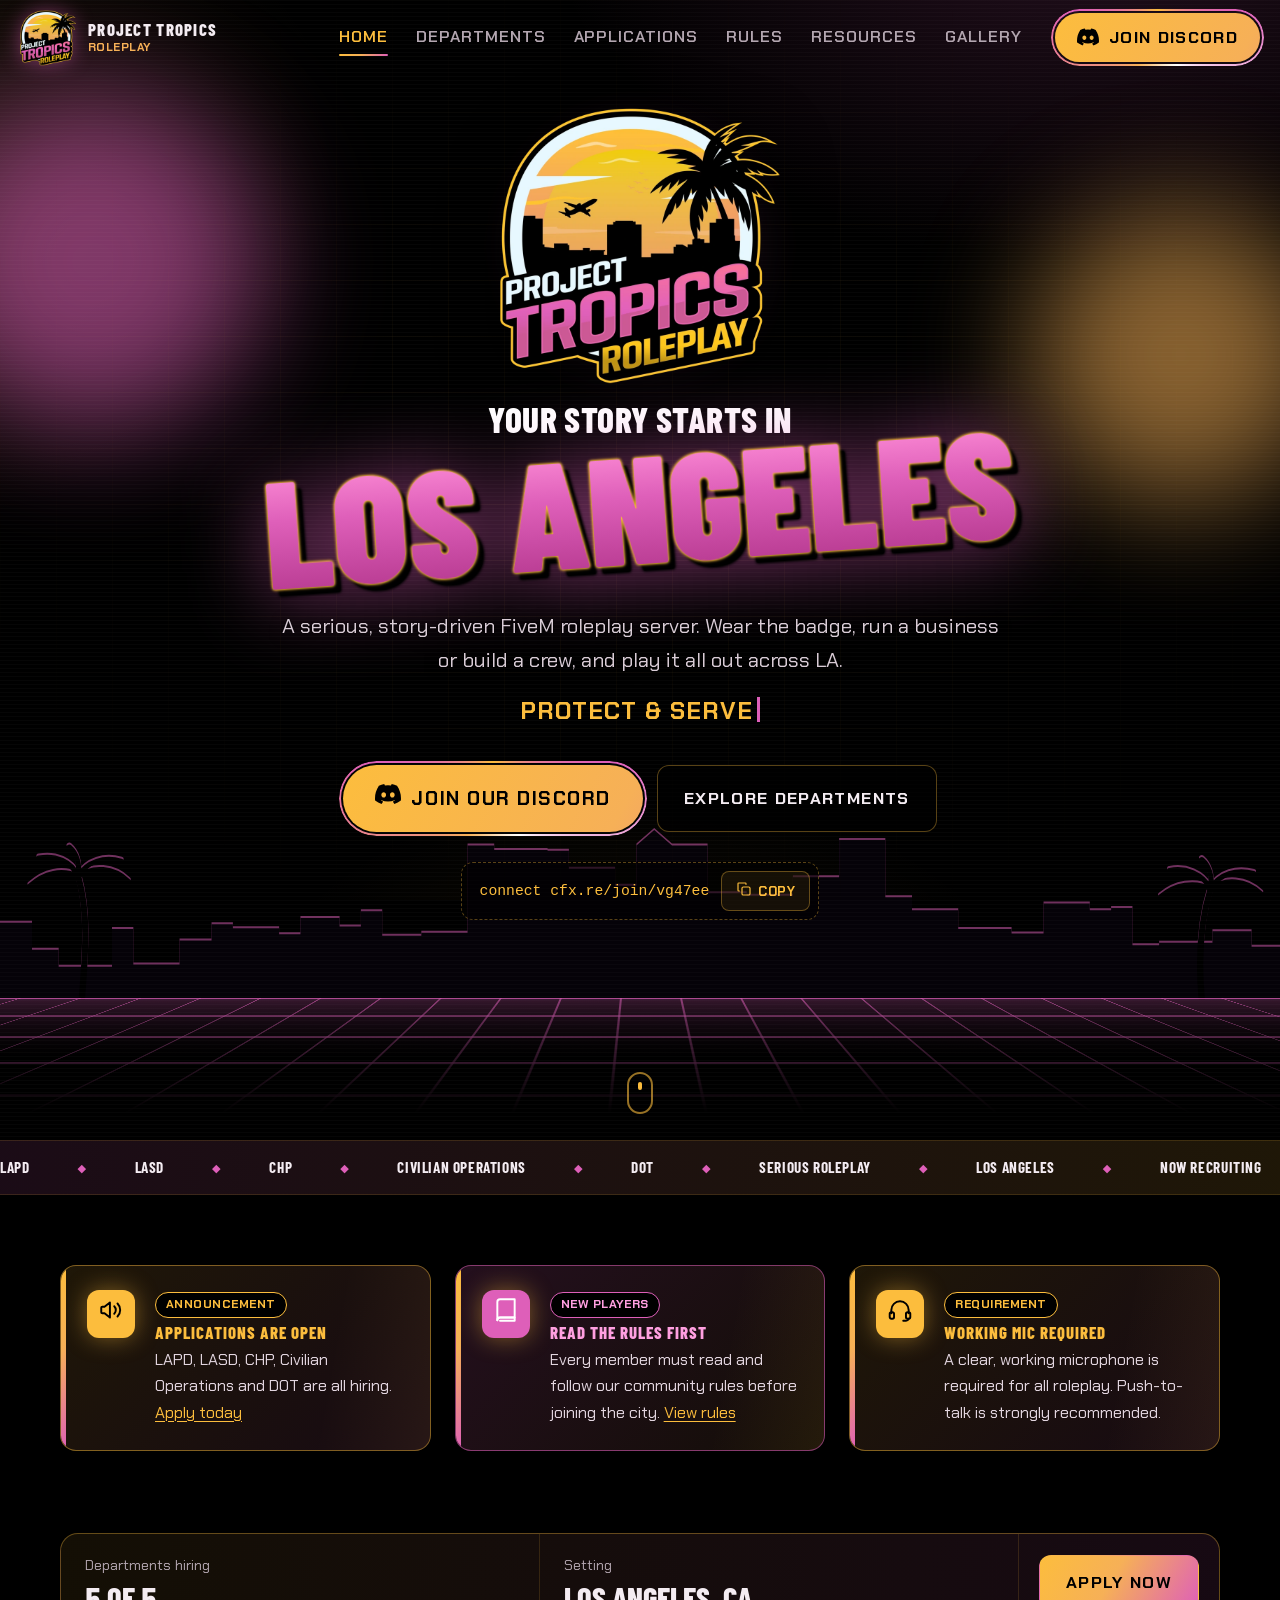
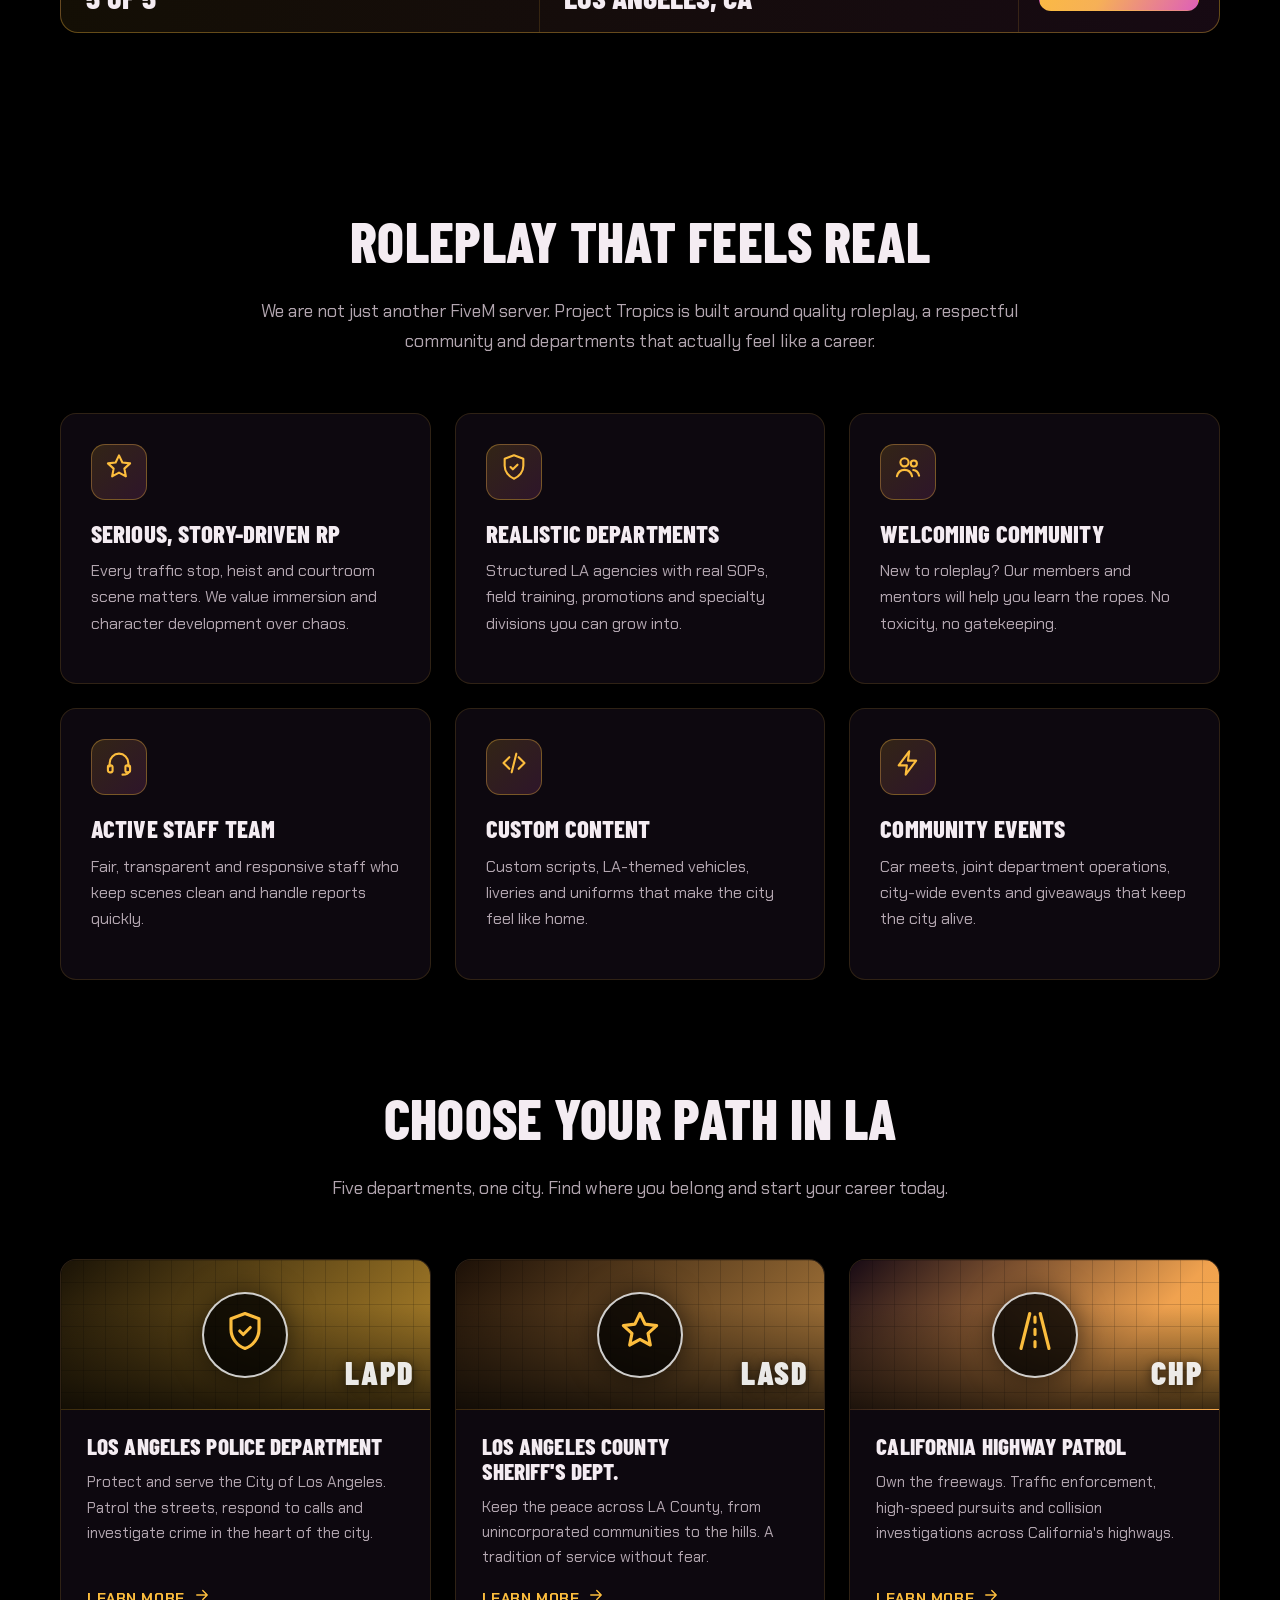
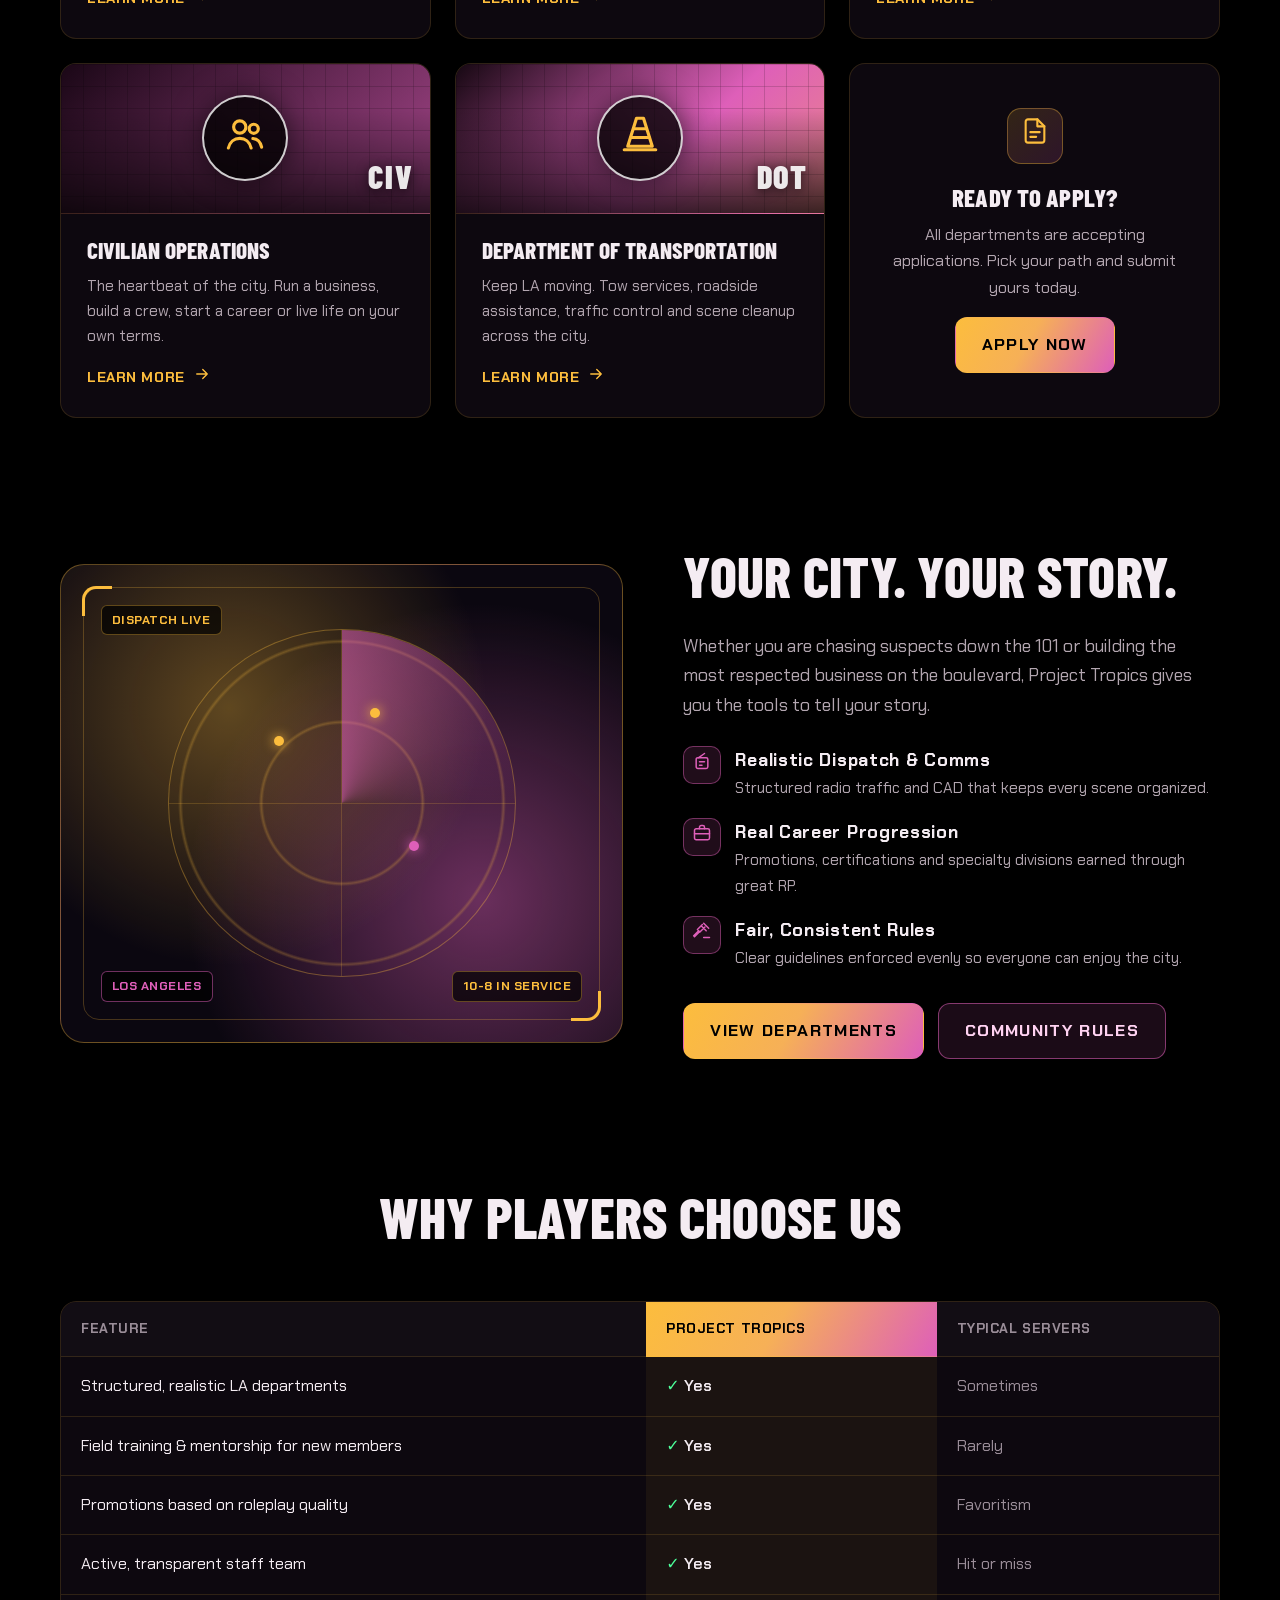
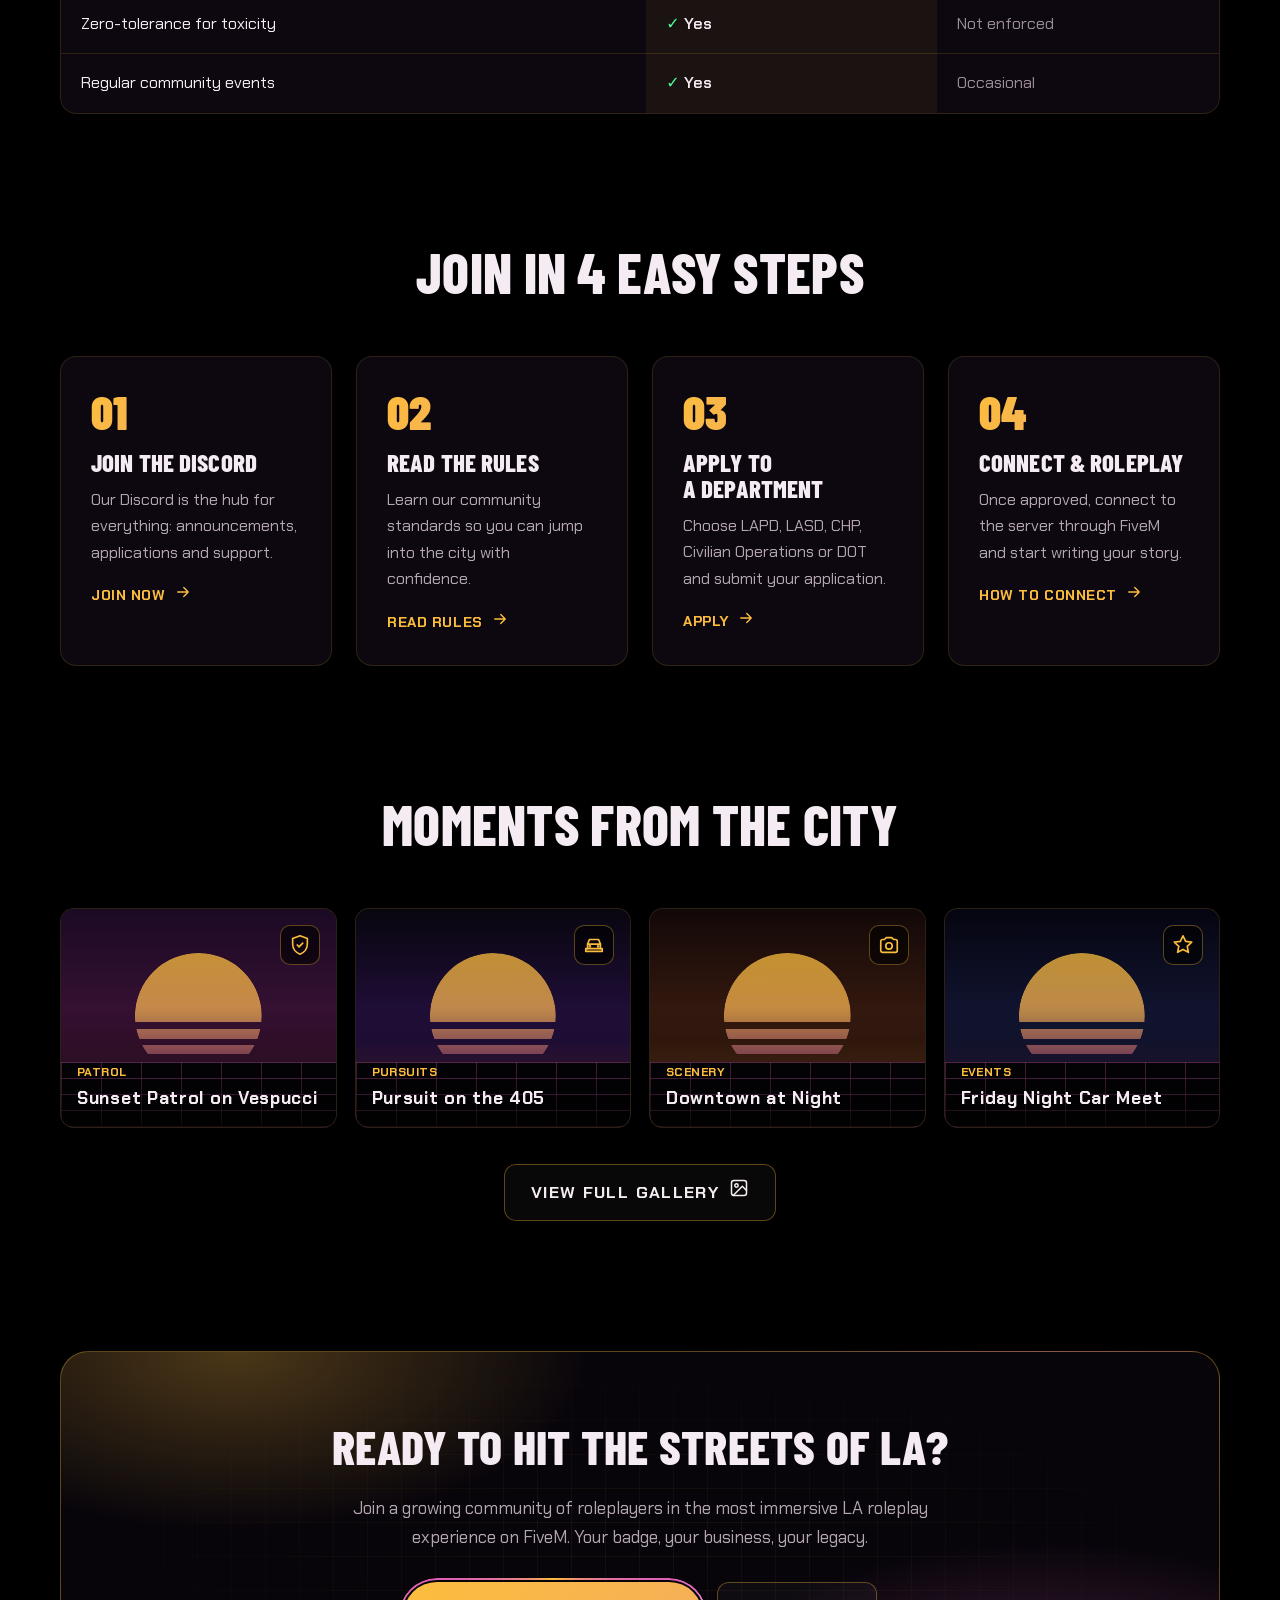
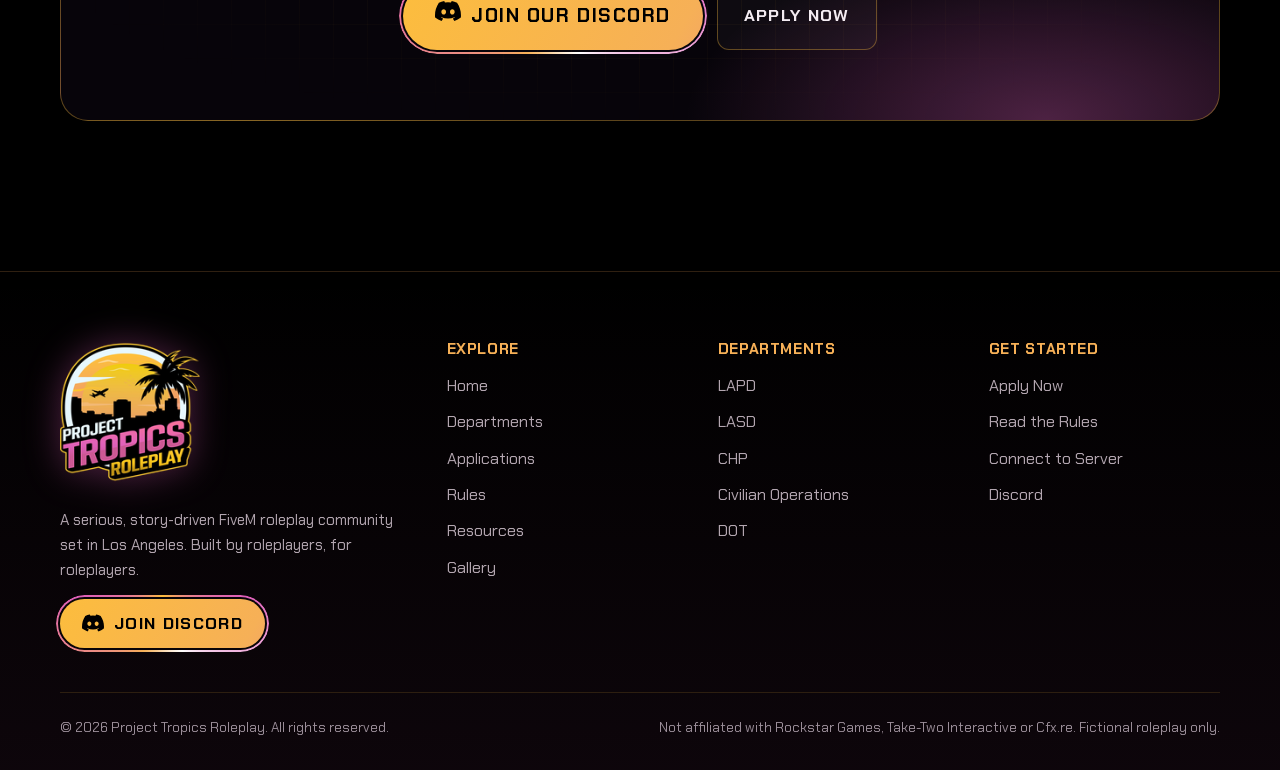
==== commit 1addb844: "Add Discord invite and FiveM server join link Co-Authored-By: Claude Opus 5.5 <noreply@anthropic.com" ====
--- a/index.html
+++ b/index.html
@@ -59,7 +59,7 @@
           <a class="btn btn-ghost" href="departments.html"><span>Explore departments</span></a>
         </div>
         <div class="connect-strip hero-in" style="--d:1050ms">
-          <code data-connect>connect cfx.re/join/xxxxxx</code>
+          <code data-connect>connect cfx.re/join/vg47ee</code>
           <button class="copy-btn" type="button" data-copy="connect"><i data-icon="copy"></i>Copy</button>
         </div>
       </div>
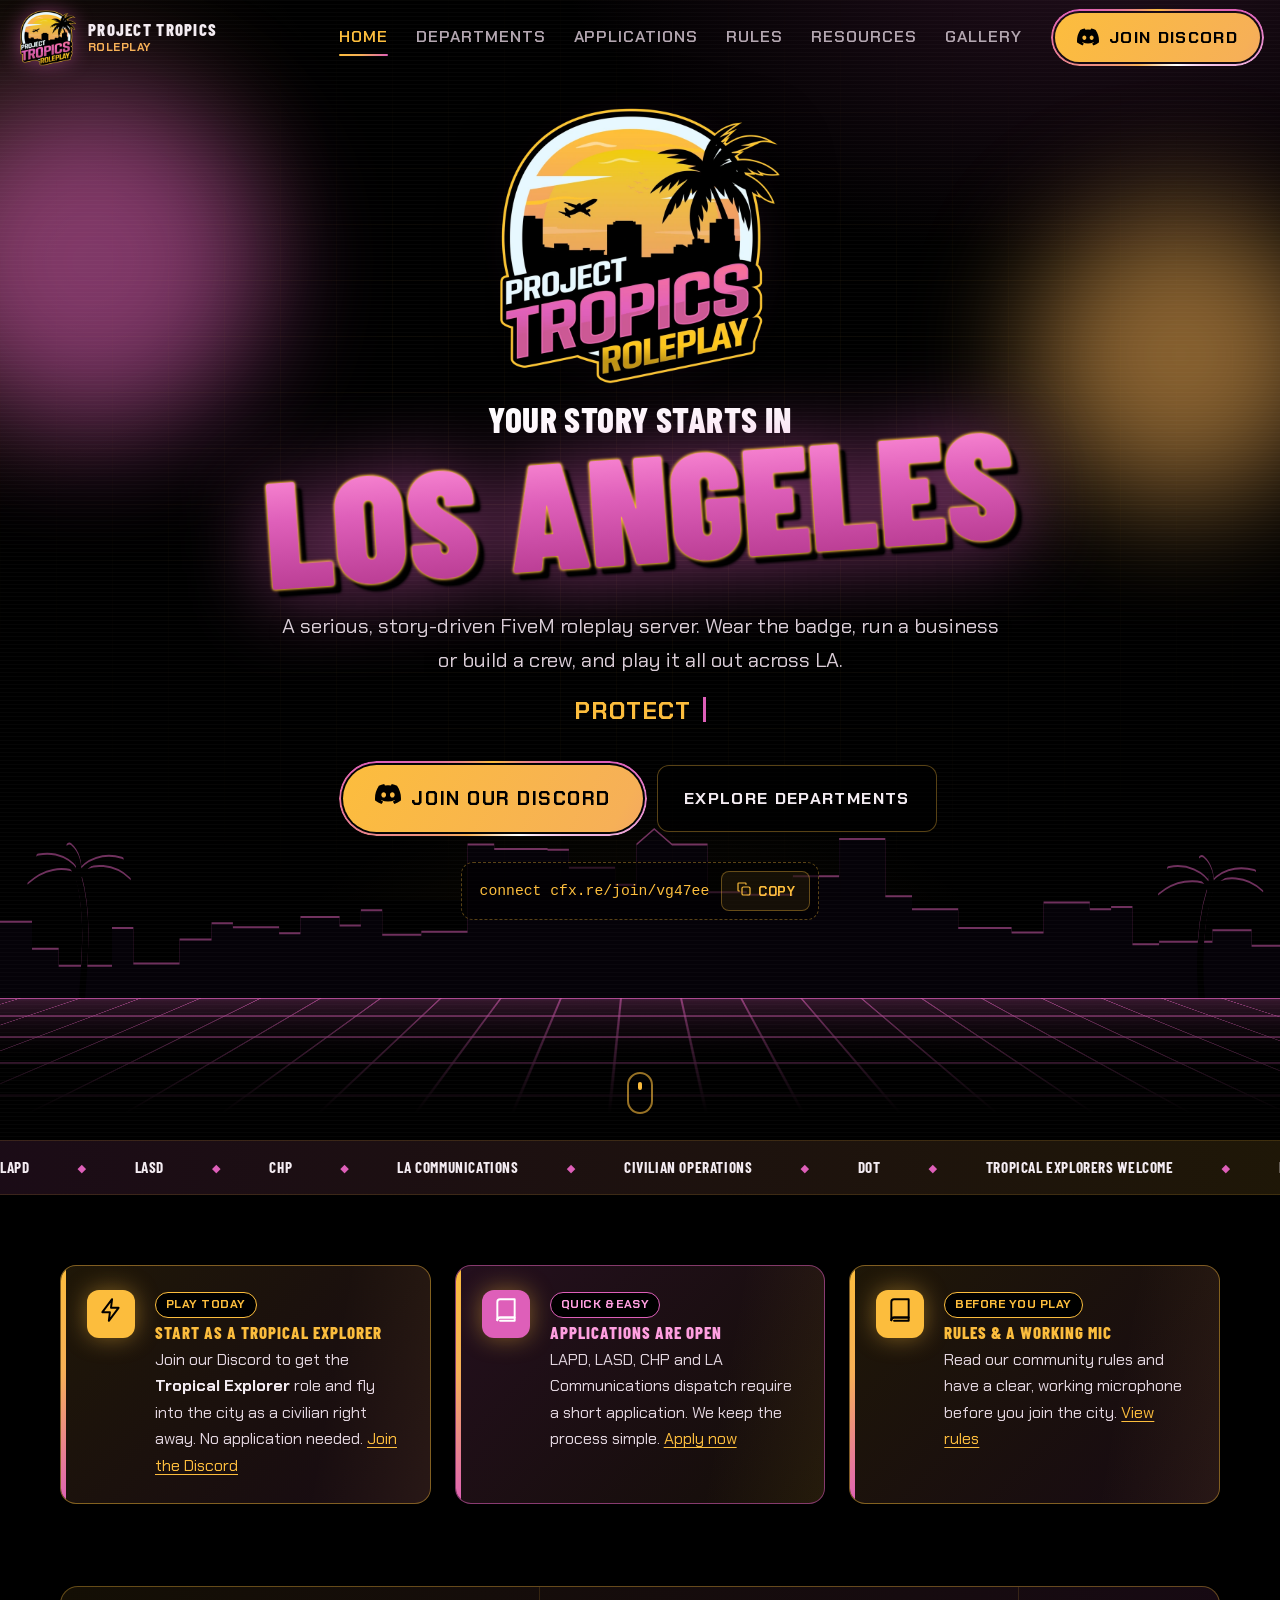
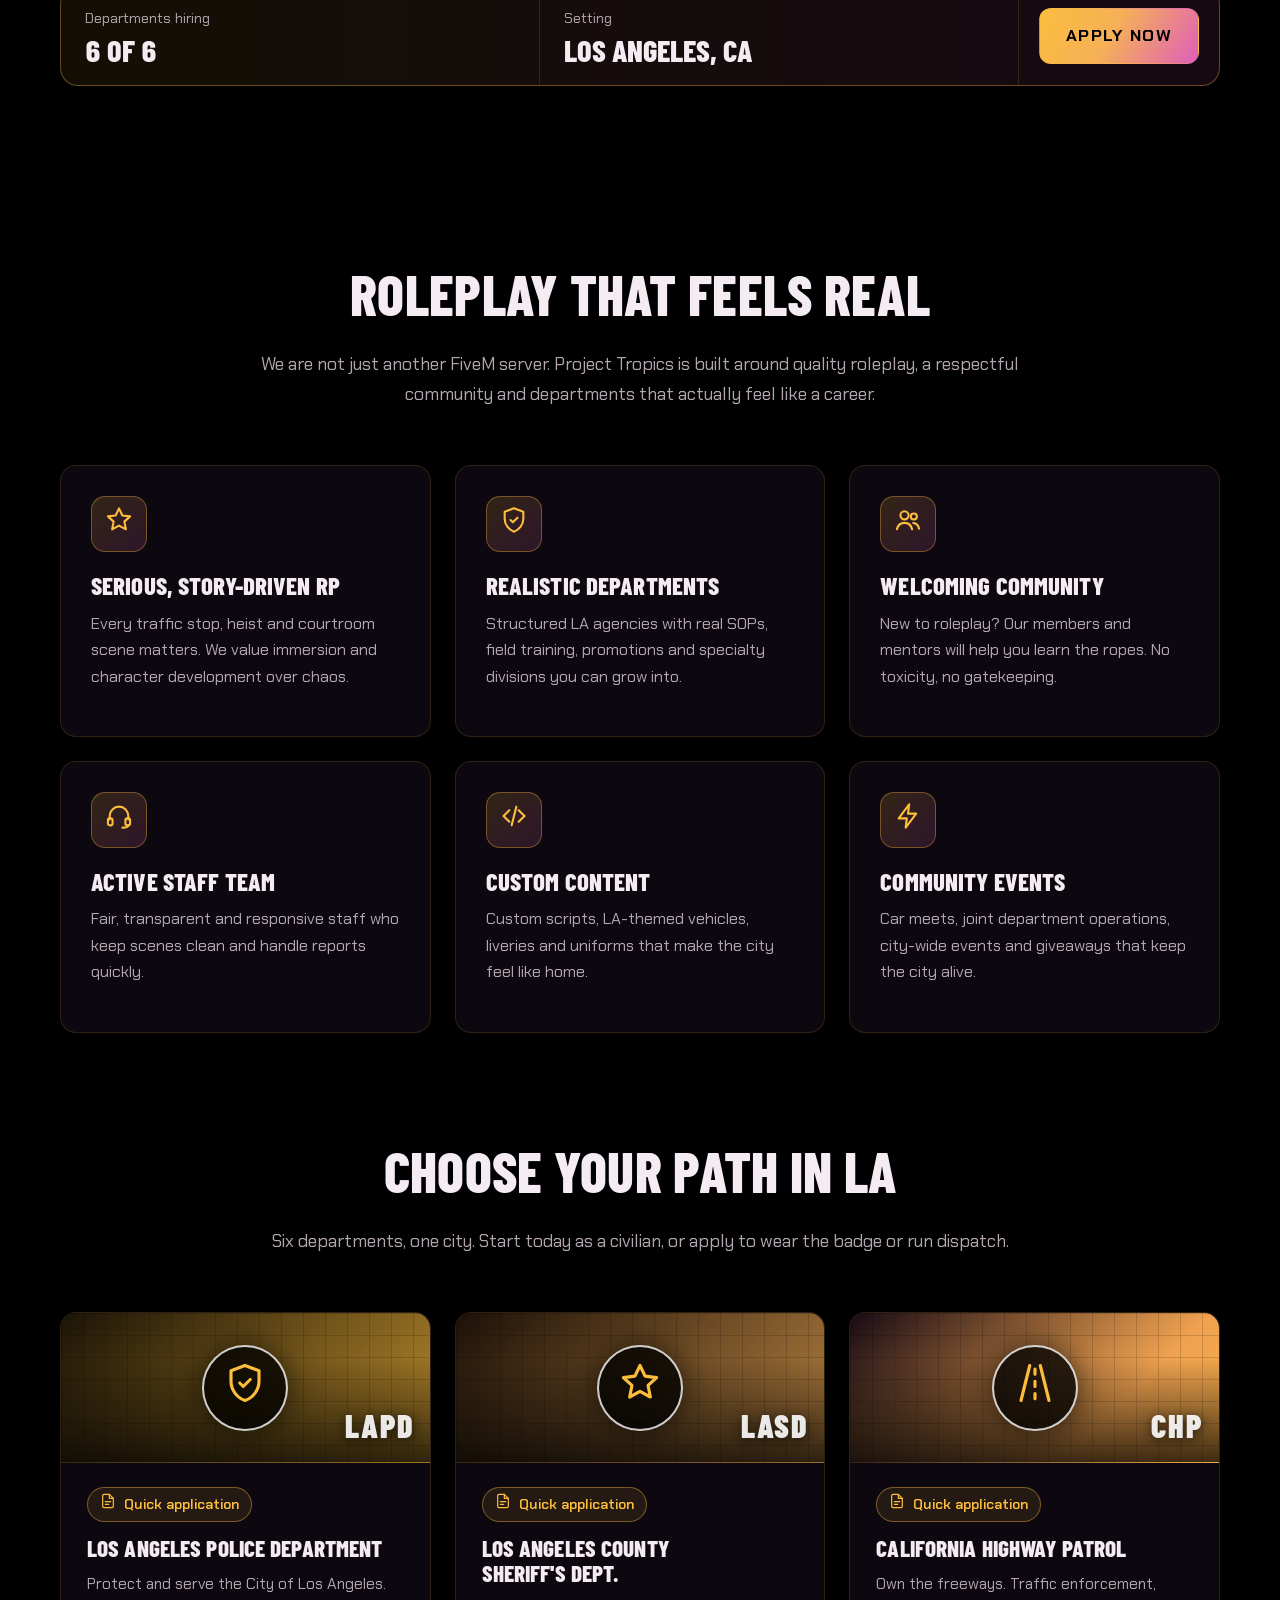
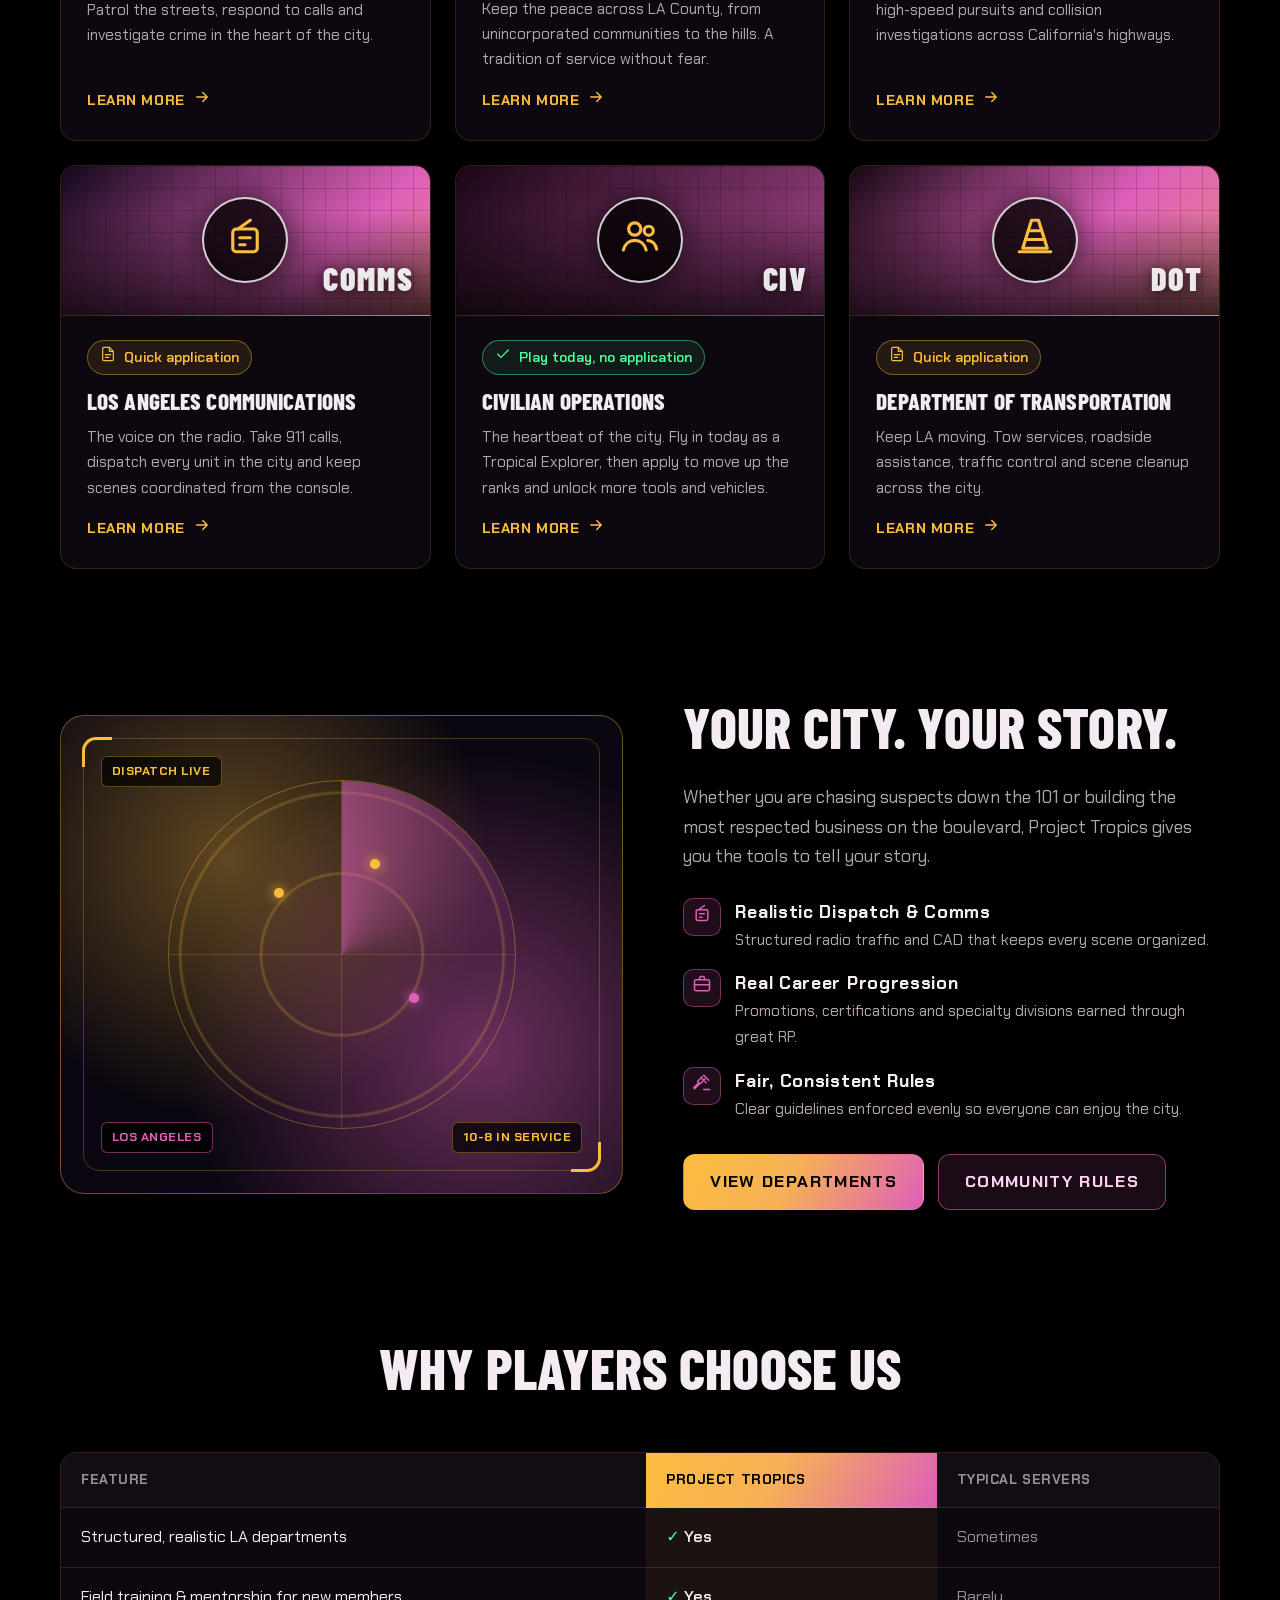
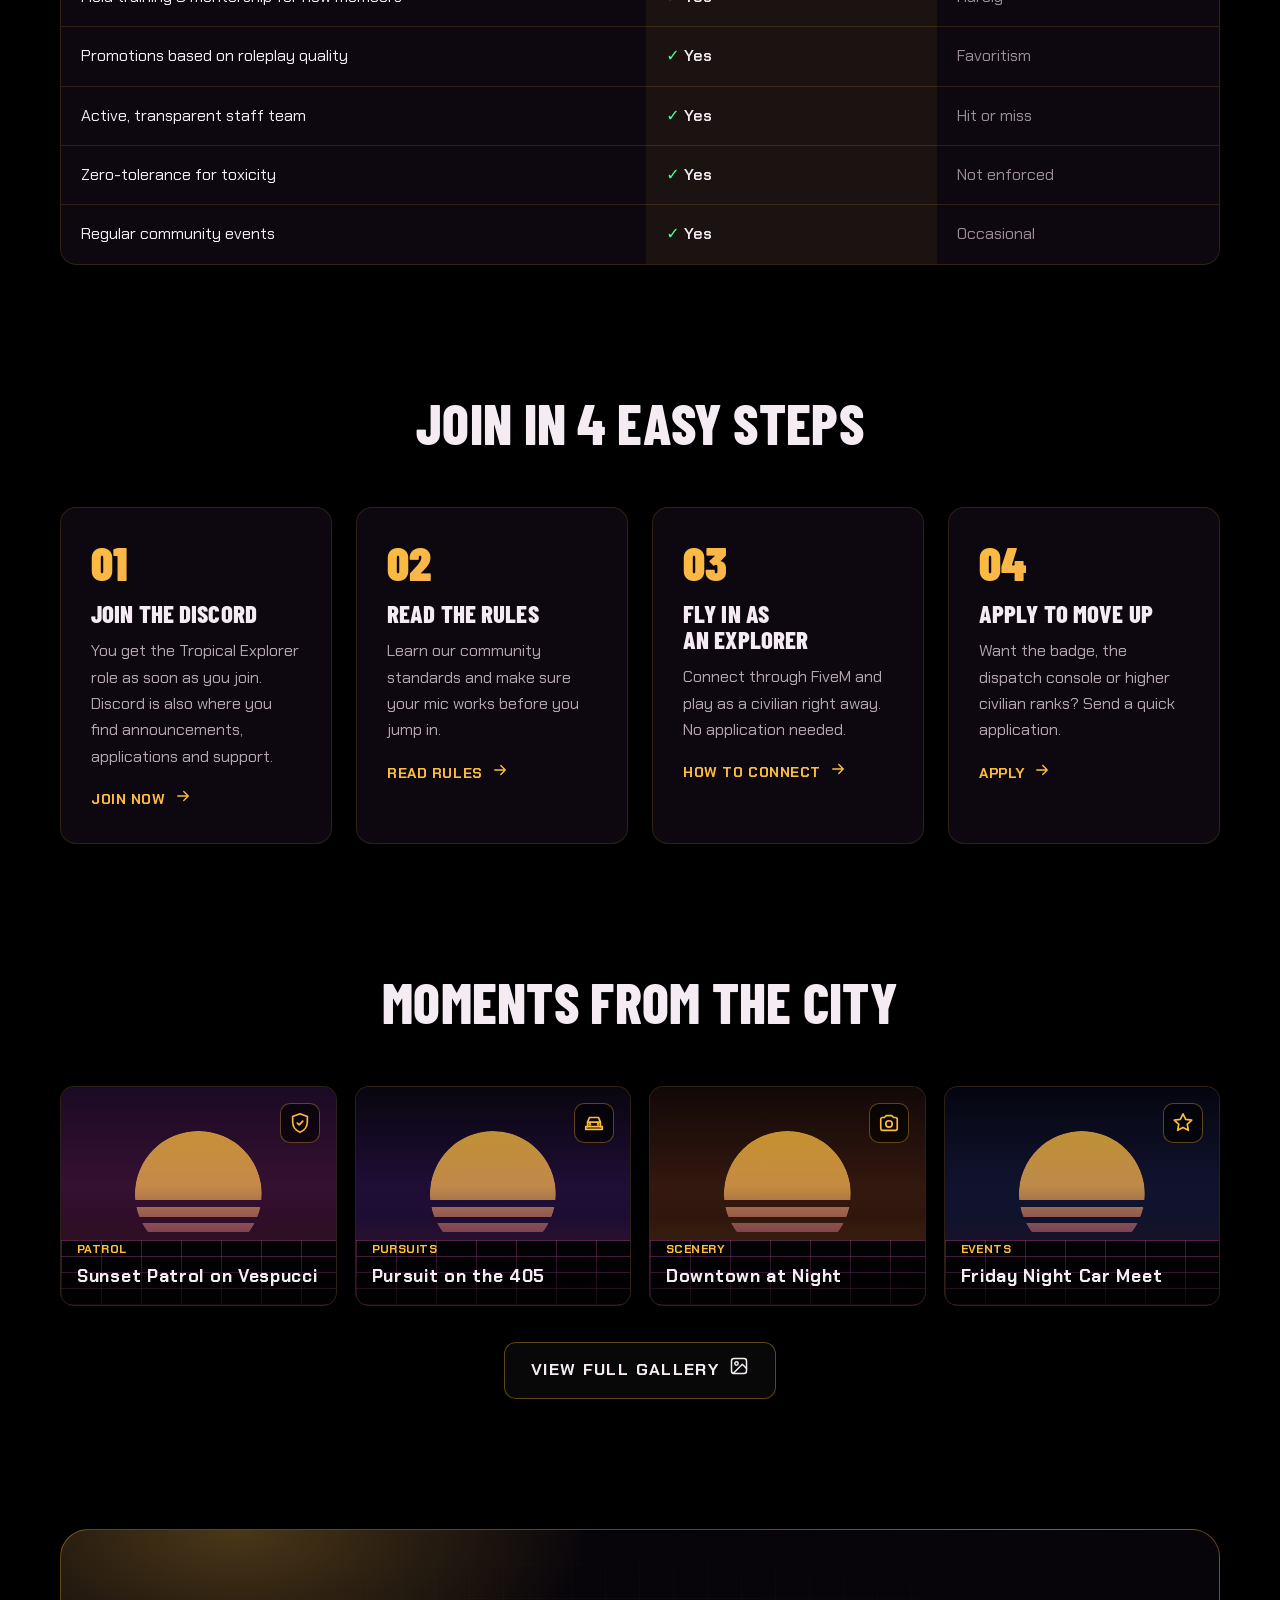
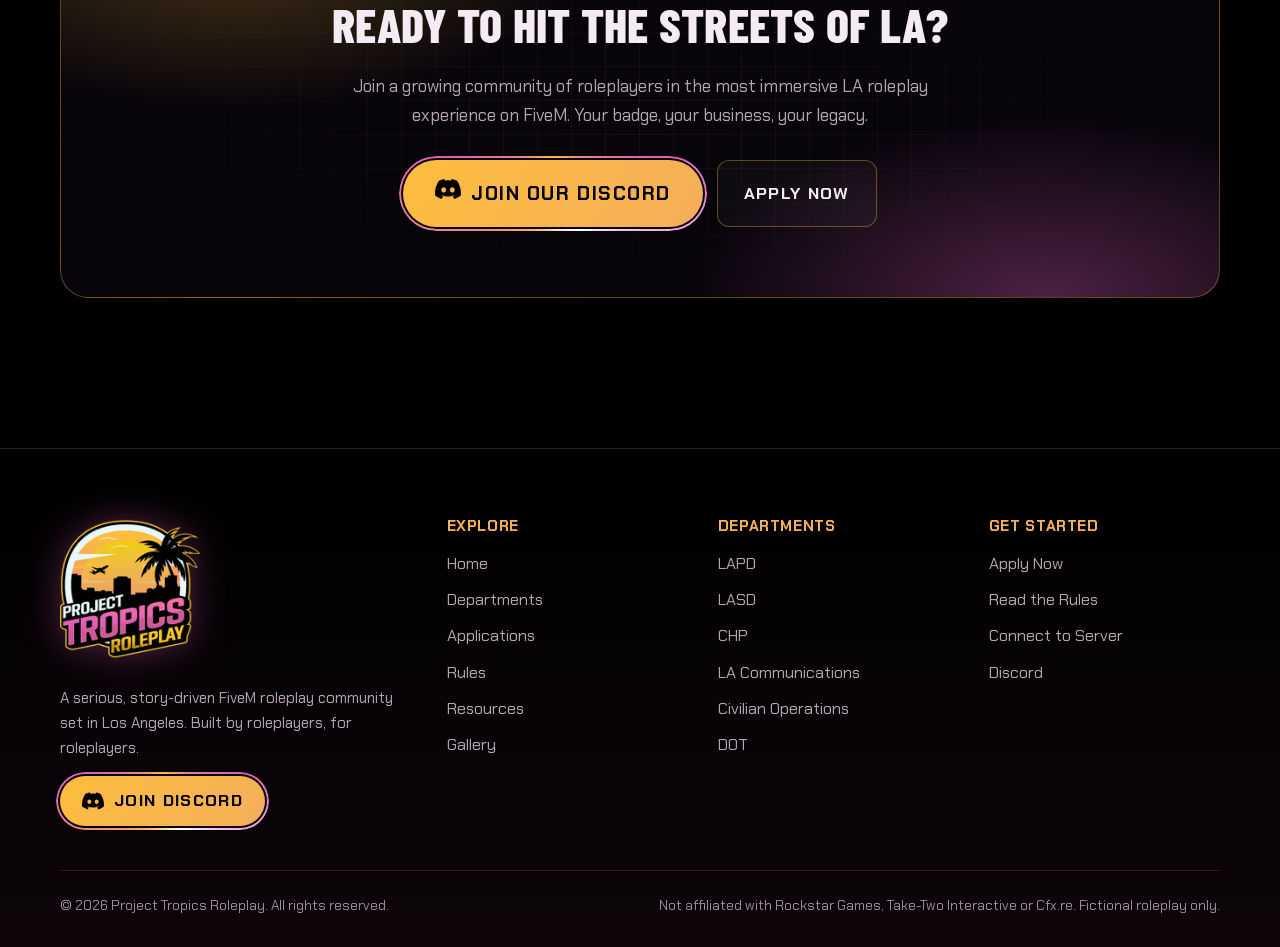
==== commit 8ae96e28: "Add Tropical Explorer entry path and LA Communications dispatch - Explain that anyone can play right" ====
--- a/index.html
+++ b/index.html
@@ -4,11 +4,11 @@
   <meta charset="UTF-8">
   <meta name="viewport" content="width=device-width, initial-scale=1">
   <title>Project Tropics Roleplay | Los Angeles FiveM Community</title>
-  <meta name="description" content="Project Tropics Roleplay is a serious, story-driven Los Angeles FiveM roleplay community. Join LAPD, LASD, CHP, Civilian Operations or DOT.">
+  <meta name="description" content="Project Tropics Roleplay is a serious, story-driven Los Angeles FiveM roleplay community. Join LAPD, LASD, CHP, LA Communications, Civilian Operations or DOT, or jump in today as a Tropical Explorer.">
   <meta name="theme-color" content="#000000">
   <meta property="og:title" content="Project Tropics Roleplay">
   <meta property="og:image" content="assets/img/logo.png">
-  <meta property="og:description" content="Los Angeles FiveM roleplay. Five departments. One city. Your story.">
+  <meta property="og:description" content="Los Angeles FiveM roleplay. Six departments. One city. Play today as a Tropical Explorer.">
   <link rel="icon" href="assets/img/favicon.png" type="image/png">
   <link rel="apple-touch-icon" href="assets/img/apple-touch-icon.png">
   <link rel="preconnect" href="https://fonts.googleapis.com">
@@ -69,8 +69,8 @@
     <!-- ================= TICKER ================= -->
     <div class="ticker" aria-hidden="true">
       <div class="ticker-track">
-        <span>LAPD</span><span>LASD</span><span>CHP</span><span>Civilian Operations</span><span>DOT</span><span>Serious Roleplay</span><span>Los Angeles</span><span>Now Recruiting</span>
-        <span>LAPD</span><span>LASD</span><span>CHP</span><span>Civilian Operations</span><span>DOT</span><span>Serious Roleplay</span><span>Los Angeles</span><span>Now Recruiting</span>
+        <span>LAPD</span><span>LASD</span><span>CHP</span><span>LA Communications</span><span>Civilian Operations</span><span>DOT</span><span>Tropical Explorers welcome</span><span>Los Angeles</span>
+        <span>LAPD</span><span>LASD</span><span>CHP</span><span>LA Communications</span><span>Civilian Operations</span><span>DOT</span><span>Tropical Explorers welcome</span><span>Los Angeles</span>
       </div>
     </div>
 
@@ -79,27 +79,27 @@
       <div class="container">
         <div class="grid grid-3">
           <div class="highlight reveal">
-            <div class="highlight-icon"><i data-icon="megaphone"></i></div>
+            <div class="highlight-icon"><i data-icon="zap"></i></div>
             <div>
-              <span class="tag">Announcement</span>
-              <h4>Applications Are Open</h4>
-              <p>LAPD, LASD, CHP, Civilian Operations and DOT are all hiring. <a href="applications.html">Apply today</a></p>
+              <span class="tag">Play today</span>
+              <h4>Start as a Tropical Explorer</h4>
+              <p>Join our Discord to get the <strong>Tropical Explorer</strong> role and fly into the city as a civilian right away. No application needed. <a href="#" data-link="discord" target="_blank" rel="noopener">Join the Discord</a></p>
             </div>
           </div>
           <div class="highlight pink reveal d1">
             <div class="highlight-icon"><i data-icon="book"></i></div>
             <div>
-              <span class="tag">New Players</span>
-              <h4>Read the Rules First</h4>
-              <p>Every member must read and follow our community rules before joining the city. <a href="rules.html">View rules</a></p>
+              <span class="tag">Quick &amp; easy</span>
+              <h4>Applications Are Open</h4>
+              <p>LAPD, LASD, CHP and LA Communications dispatch require a short application. We keep the process simple. <a href="applications.html">Apply now</a></p>
             </div>
           </div>
           <div class="highlight reveal d2">
-            <div class="highlight-icon"><i data-icon="headset"></i></div>
+            <div class="highlight-icon"><i data-icon="book"></i></div>
             <div>
-              <span class="tag">Requirement</span>
-              <h4>Working Mic Required</h4>
-              <p>A clear, working microphone is required for all roleplay. Push-to-talk is strongly recommended.</p>
+              <span class="tag">Before you play</span>
+              <h4>Rules &amp; a Working Mic</h4>
+              <p>Read our community rules and have a clear, working microphone before you join the city. <a href="rules.html">View rules</a></p>
             </div>
           </div>
         </div>
@@ -120,7 +120,7 @@
           </div>
           <div class="status-cell">
             <span class="status-label">Departments hiring</span>
-            <span class="status-value" data-hiring>5</span>
+            <span class="status-value" data-hiring>6 of 6</span>
           </div>
           <div class="status-cell">
             <span class="status-label">Setting</span>
@@ -178,12 +178,13 @@
       <div class="container">
         <div class="section-head reveal">
           <h2>Choose Your Path in LA</h2>
-          <p class="lead">Five departments, one city. Find where you belong and start your career today.</p>
+          <p class="lead">Six departments, one city. Start today as a civilian, or apply to wear the badge or run dispatch.</p>
         </div>
         <div class="grid grid-3">
           <a class="card dept-card dept-lapd reveal" href="departments.html#lapd">
             <div class="dept-banner"><div class="dept-emblem"><i data-icon="shield"></i></div><span class="dept-abbr">LAPD</span></div>
             <div class="dept-body">
+              <span class="dept-entry"><i data-icon="file"></i>Quick application</span>
               <h3>Los Angeles Police Department</h3>
               <p>Protect and serve the City of Los Angeles. Patrol the streets, respond to calls and investigate crime in the heart of the city.</p>
               <span class="dept-link">Learn More <i data-icon="arrow"></i></span>
@@ -192,6 +193,7 @@
           <a class="card dept-card dept-lasd reveal d1" href="departments.html#lasd">
             <div class="dept-banner"><div class="dept-emblem"><i data-icon="star"></i></div><span class="dept-abbr">LASD</span></div>
             <div class="dept-body">
+              <span class="dept-entry"><i data-icon="file"></i>Quick application</span>
               <h3>Los Angeles County Sheriff's Dept.</h3>
               <p>Keep the peace across LA County, from unincorporated communities to the hills. A tradition of service without fear.</p>
               <span class="dept-link">Learn More <i data-icon="arrow"></i></span>
@@ -200,33 +202,39 @@
           <a class="card dept-card dept-chp reveal d2" href="departments.html#chp">
             <div class="dept-banner"><div class="dept-emblem"><i data-icon="road"></i></div><span class="dept-abbr">CHP</span></div>
             <div class="dept-body">
+              <span class="dept-entry"><i data-icon="file"></i>Quick application</span>
               <h3>California Highway Patrol</h3>
               <p>Own the freeways. Traffic enforcement, high-speed pursuits and collision investigations across California's highways.</p>
               <span class="dept-link">Learn More <i data-icon="arrow"></i></span>
             </div>
           </a>
-          <a class="card dept-card dept-civ reveal" href="departments.html#civ">
+          <a class="card dept-card dept-comms reveal" href="departments.html#comms">
+            <div class="dept-banner"><div class="dept-emblem"><i data-icon="radio"></i></div><span class="dept-abbr">COMMS</span></div>
+            <div class="dept-body">
+              <span class="dept-entry"><i data-icon="file"></i>Quick application</span>
+              <h3>Los Angeles Communications</h3>
+              <p>The voice on the radio. Take 911 calls, dispatch every unit in the city and keep scenes coordinated from the console.</p>
+              <span class="dept-link">Learn More <i data-icon="arrow"></i></span>
+            </div>
+          </a>
+          <a class="card dept-card dept-civ reveal d1" href="departments.html#civ">
             <div class="dept-banner"><div class="dept-emblem"><i data-icon="users"></i></div><span class="dept-abbr">CIV</span></div>
             <div class="dept-body">
+              <span class="dept-entry free"><i data-icon="check"></i>Play today, no application</span>
               <h3>Civilian Operations</h3>
-              <p>The heartbeat of the city. Run a business, build a crew, start a career or live life on your own terms.</p>
-              <span class="dept-link">Learn More <i data-icon="arrow"></i></span>
-            </div>
-          </a>
-          <a class="card dept-card dept-dot reveal d1" href="departments.html#dot">
+              <p>The heartbeat of the city. Fly in today as a Tropical Explorer, then apply to move up the ranks and unlock more tools and vehicles.</p>
+              <span class="dept-link">Learn More <i data-icon="arrow"></i></span>
+            </div>
+          </a>
+          <a class="card dept-card dept-dot reveal d2" href="departments.html#dot">
             <div class="dept-banner"><div class="dept-emblem"><i data-icon="cone"></i></div><span class="dept-abbr">DOT</span></div>
             <div class="dept-body">
+              <span class="dept-entry"><i data-icon="file"></i>Quick application</span>
               <h3>Department of Transportation</h3>
               <p>Keep LA moving. Tow services, roadside assistance, traffic control and scene cleanup across the city.</p>
               <span class="dept-link">Learn More <i data-icon="arrow"></i></span>
             </div>
           </a>
-          <div class="card reveal d2" style="display:flex;flex-direction:column;justify-content:center;text-align:center">
-            <div class="icon-box" style="margin:0 auto 20px"><i data-icon="file"></i></div>
-            <h3>Ready to Apply?</h3>
-            <p>All departments are accepting applications. Pick your path and submit yours today.</p>
-            <div><a class="btn btn-primary" href="applications.html"><span>Apply Now</span></a></div>
-          </div>
         </div>
       </div>
     </section>
@@ -294,26 +302,26 @@
           <div class="card step reveal">
             <span class="step-num">01</span>
             <h3>Join the Discord</h3>
-            <p>Our Discord is the hub for everything: announcements, applications and support.</p>
+            <p>You get the Tropical Explorer role as soon as you join. Discord is also where you find announcements, applications and support.</p>
             <a class="dept-link" data-link="discord" href="#" target="_blank" rel="noopener">Join Now <i data-icon="arrow"></i></a>
           </div>
           <div class="card step reveal d1">
             <span class="step-num">02</span>
             <h3>Read the Rules</h3>
-            <p>Learn our community standards so you can jump into the city with confidence.</p>
+            <p>Learn our community standards and make sure your mic works before you jump in.</p>
             <a class="dept-link" href="rules.html">Read Rules <i data-icon="arrow"></i></a>
           </div>
           <div class="card step reveal d2">
             <span class="step-num">03</span>
-            <h3>Apply to a Department</h3>
-            <p>Choose LAPD, LASD, CHP, Civilian Operations or DOT and submit your application.</p>
-            <a class="dept-link" href="applications.html">Apply <i data-icon="arrow"></i></a>
+            <h3>Fly In as an Explorer</h3>
+            <p>Connect through FiveM and play as a civilian right away. No application needed.</p>
+            <a class="dept-link" href="resources.html#connect">How to Connect <i data-icon="arrow"></i></a>
           </div>
           <div class="card step reveal d3">
             <span class="step-num">04</span>
-            <h3>Connect &amp; Roleplay</h3>
-            <p>Once approved, connect to the server through FiveM and start writing your story.</p>
-            <a class="dept-link" href="resources.html#connect">How to Connect <i data-icon="arrow"></i></a>
+            <h3>Apply to Move Up</h3>
+            <p>Want the badge, the dispatch console or higher civilian ranks? Send a quick application.</p>
+            <a class="dept-link" href="applications.html">Apply <i data-icon="arrow"></i></a>
           </div>
         </div>
       </div>
--- a/assets/css/style.css
+++ b/assets/css/style.css
@@ -1927,3 +1927,43 @@
 .inline-icon { display: inline-grid; vertical-align: middle; }
 .inline-icon svg { width: 18px; height: 18px; }
 .jumpbar .chip { white-space: nowrap; flex-shrink: 0; }
+
+/* LA Communications department colour */
+.dept-comms { --dept-bg: linear-gradient(135deg, #12081a, var(--pink) 70%, var(--gold) 150%); }
+
+/* How you get into a department, shown on each department card */
+.dept-entry {
+  display: inline-flex;
+  align-items: center;
+  gap: 8px;
+  align-self: flex-start;
+  margin-bottom: 14px;
+  padding: 5px 12px;
+  border-radius: 999px;
+  font-family: var(--font-ui);
+  font-weight: 600;
+  font-size: .88rem;
+  color: var(--gold);
+  background: rgba(252, 189, 61, .1);
+  border: 1px solid rgba(252, 189, 61, .4);
+}
+.dept-entry svg { width: 16px; height: 16px; }
+.dept-entry.free { color: #4dff9a; background: rgba(77, 255, 154, .08); border-color: rgba(77, 255, 154, .45); }
+
+/* Civilian tiers: Tropical Explorer vs Civilian Operations ranks */
+.tiers { display: grid; grid-template-columns: 1fr 1fr; gap: 16px; margin: 6px 0 24px; }
+.tier {
+  position: relative;
+  padding: 20px 20px 18px;
+  border-radius: 14px;
+  border: 1px solid var(--line-strong);
+  background: rgba(255, 255, 255, .03);
+  transition: border-color .25s, box-shadow .25s, transform .25s;
+}
+.tier:hover { transform: translateY(-3px); border-color: var(--gold); box-shadow: 0 0 26px -8px rgba(252, 189, 61, .6); }
+.tier.explorer { border-color: rgba(77, 255, 154, .5); background: linear-gradient(135deg, rgba(77, 255, 154, .08), rgba(252, 189, 61, .05)); }
+.tier.explorer:hover { border-color: #4dff9a; box-shadow: 0 0 26px -8px rgba(77, 255, 154, .6); }
+.tier h3 { font-size: 1.5rem; margin-bottom: 6px; }
+.tier p { font-size: .95rem; margin-bottom: 12px; }
+.tier .dept-entry { margin-bottom: 10px; }
+@media (max-width: 640px) { .tiers { grid-template-columns: 1fr; } }
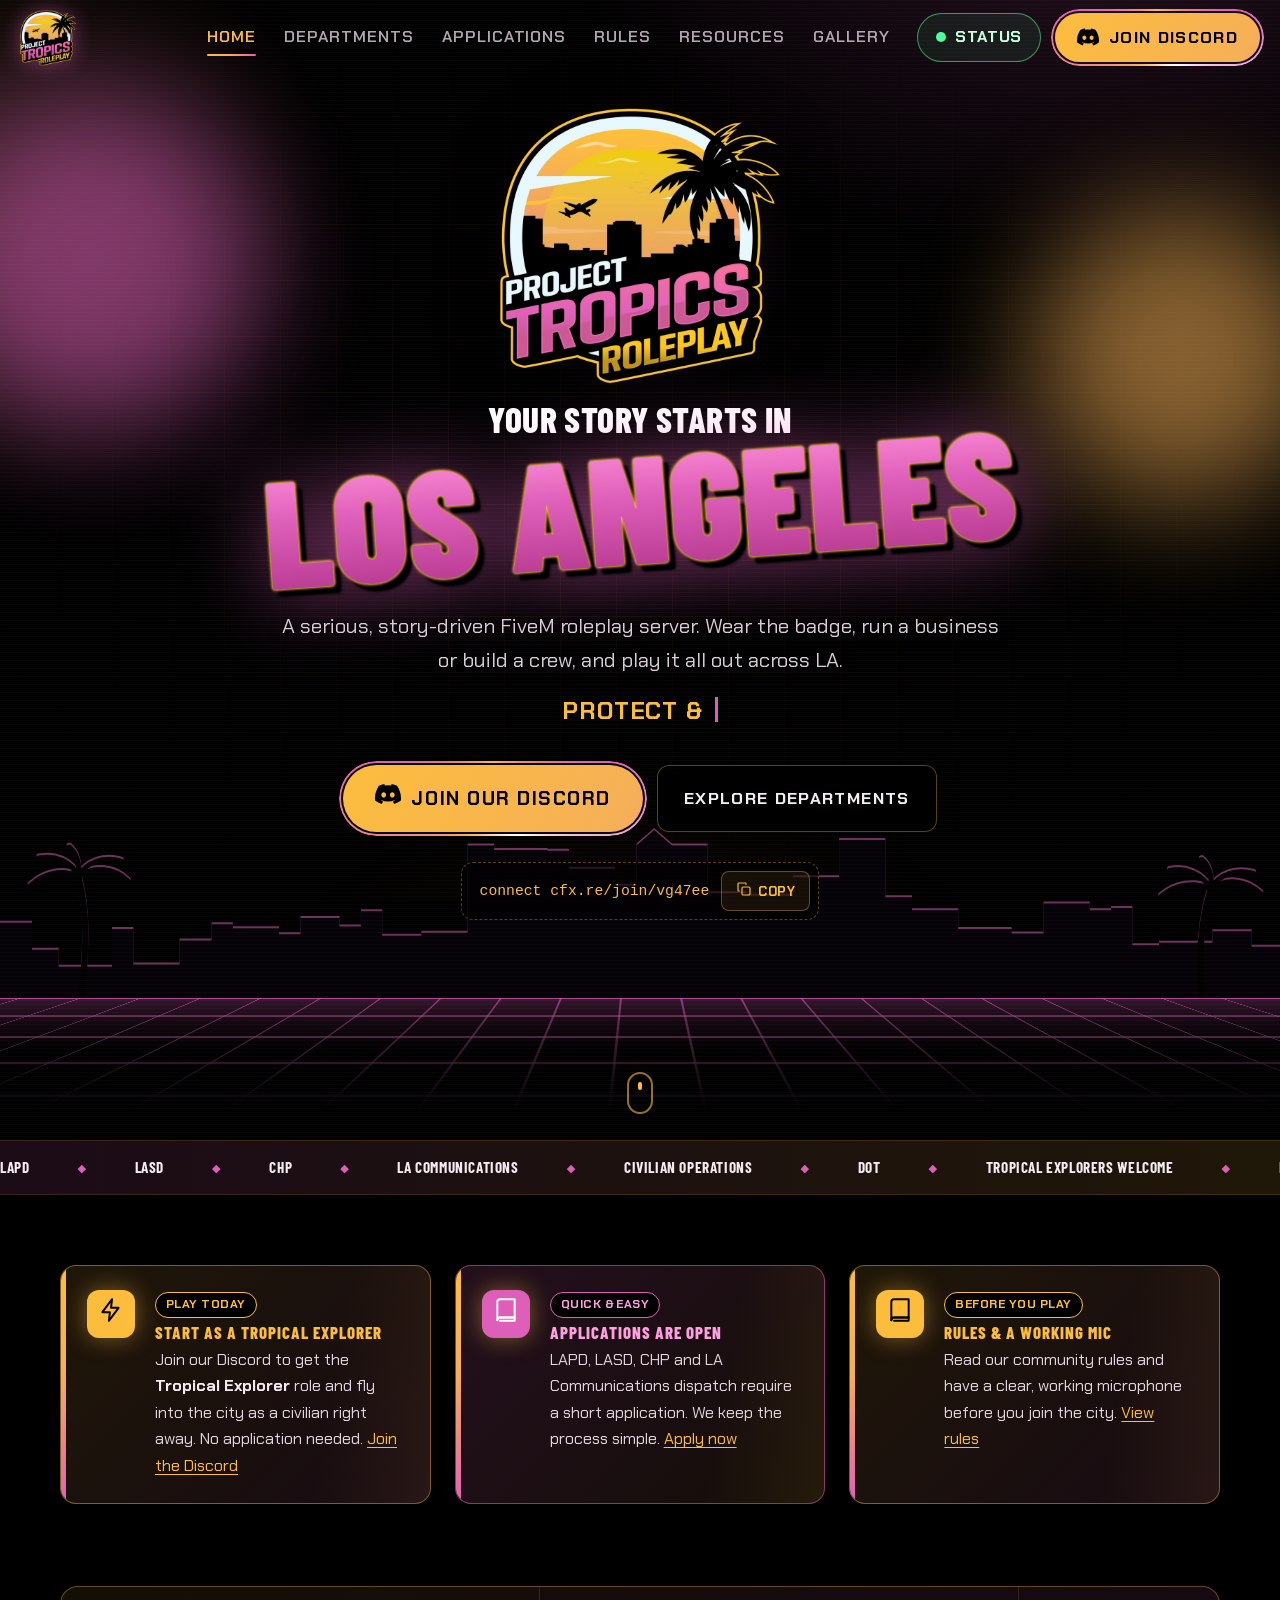
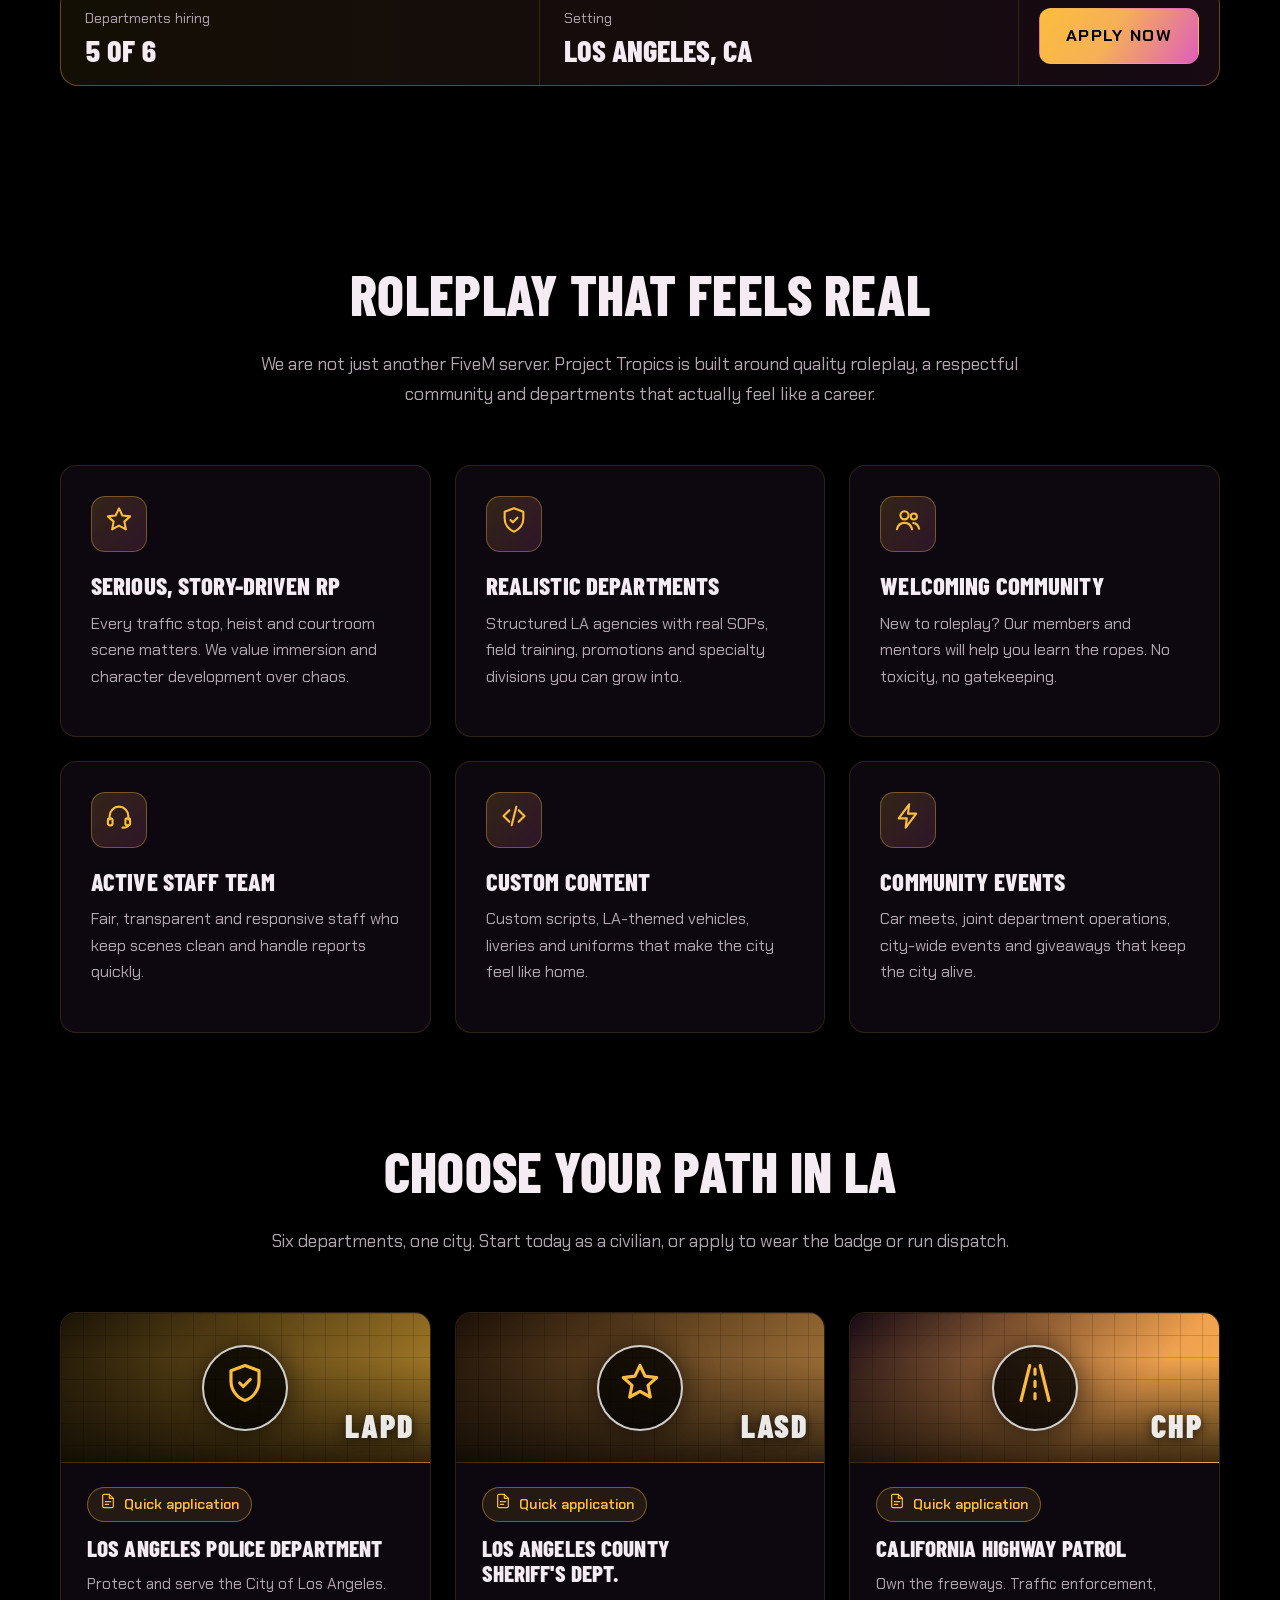
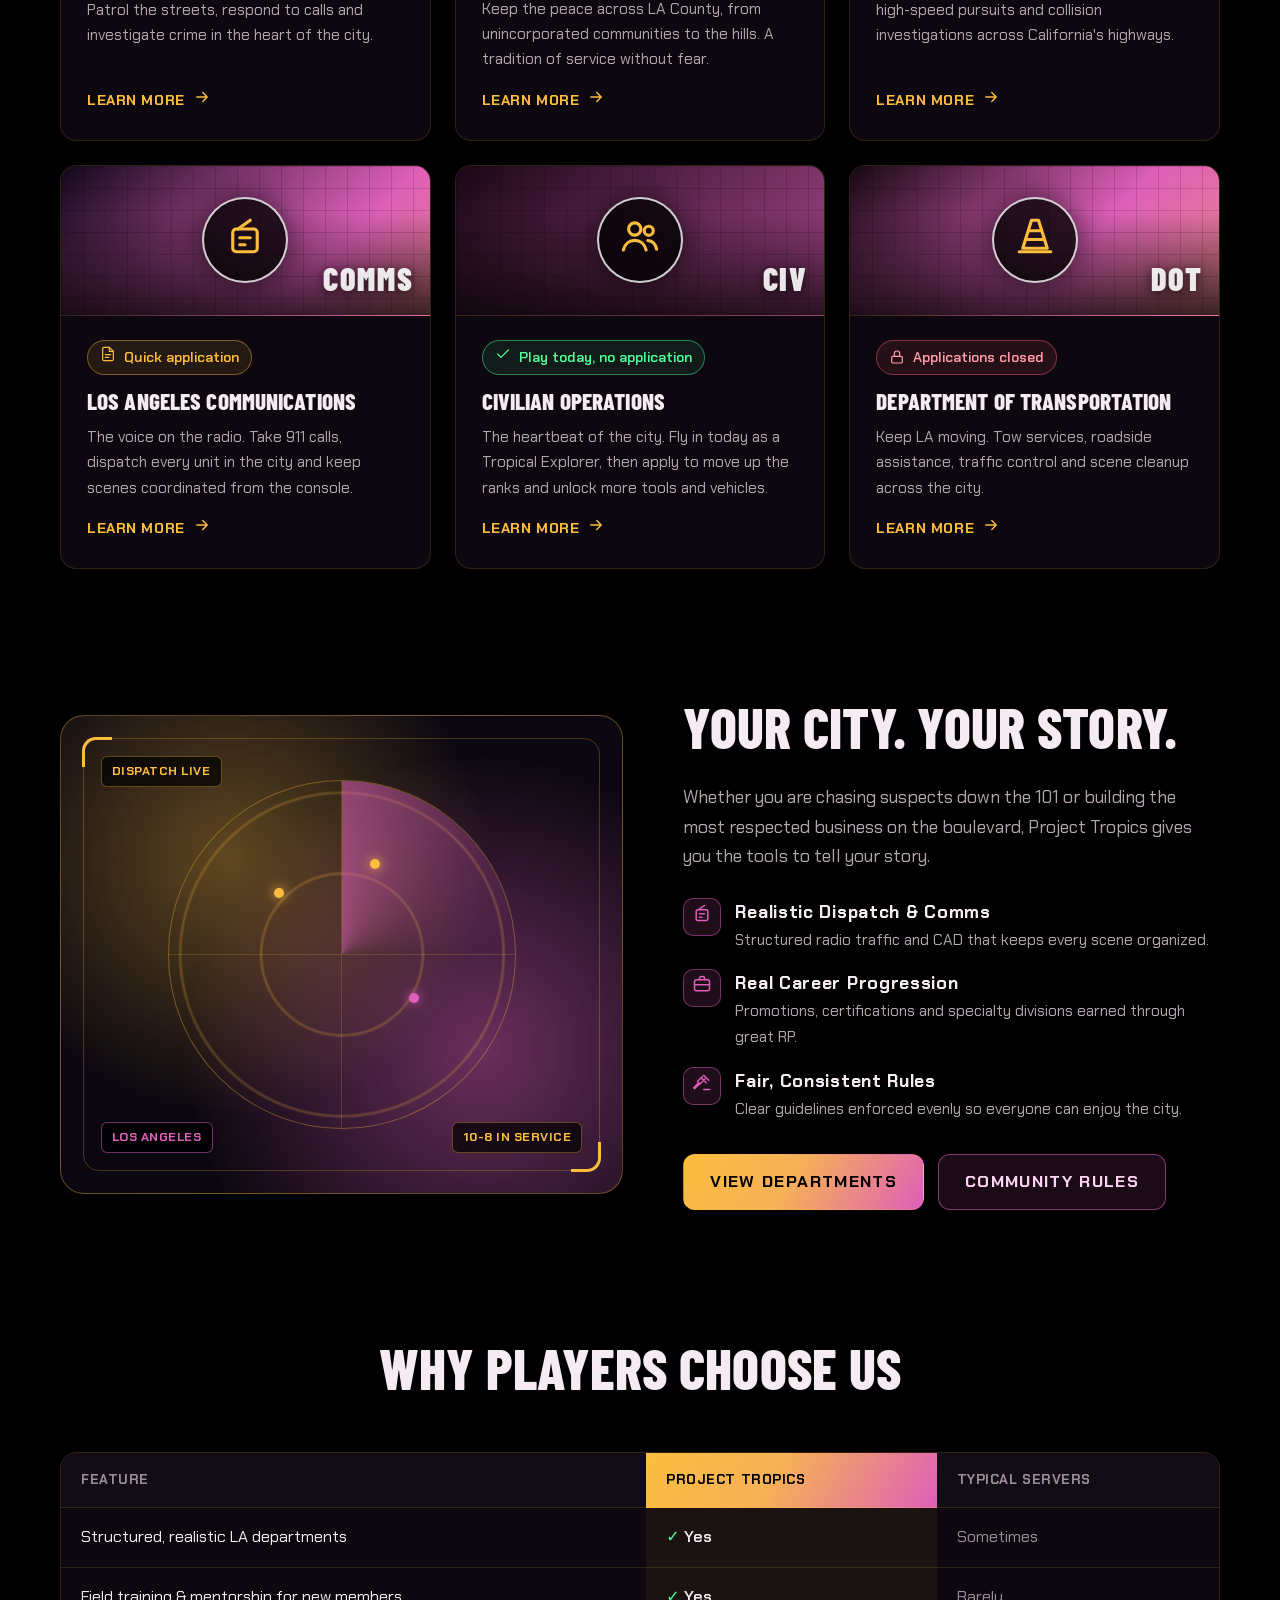
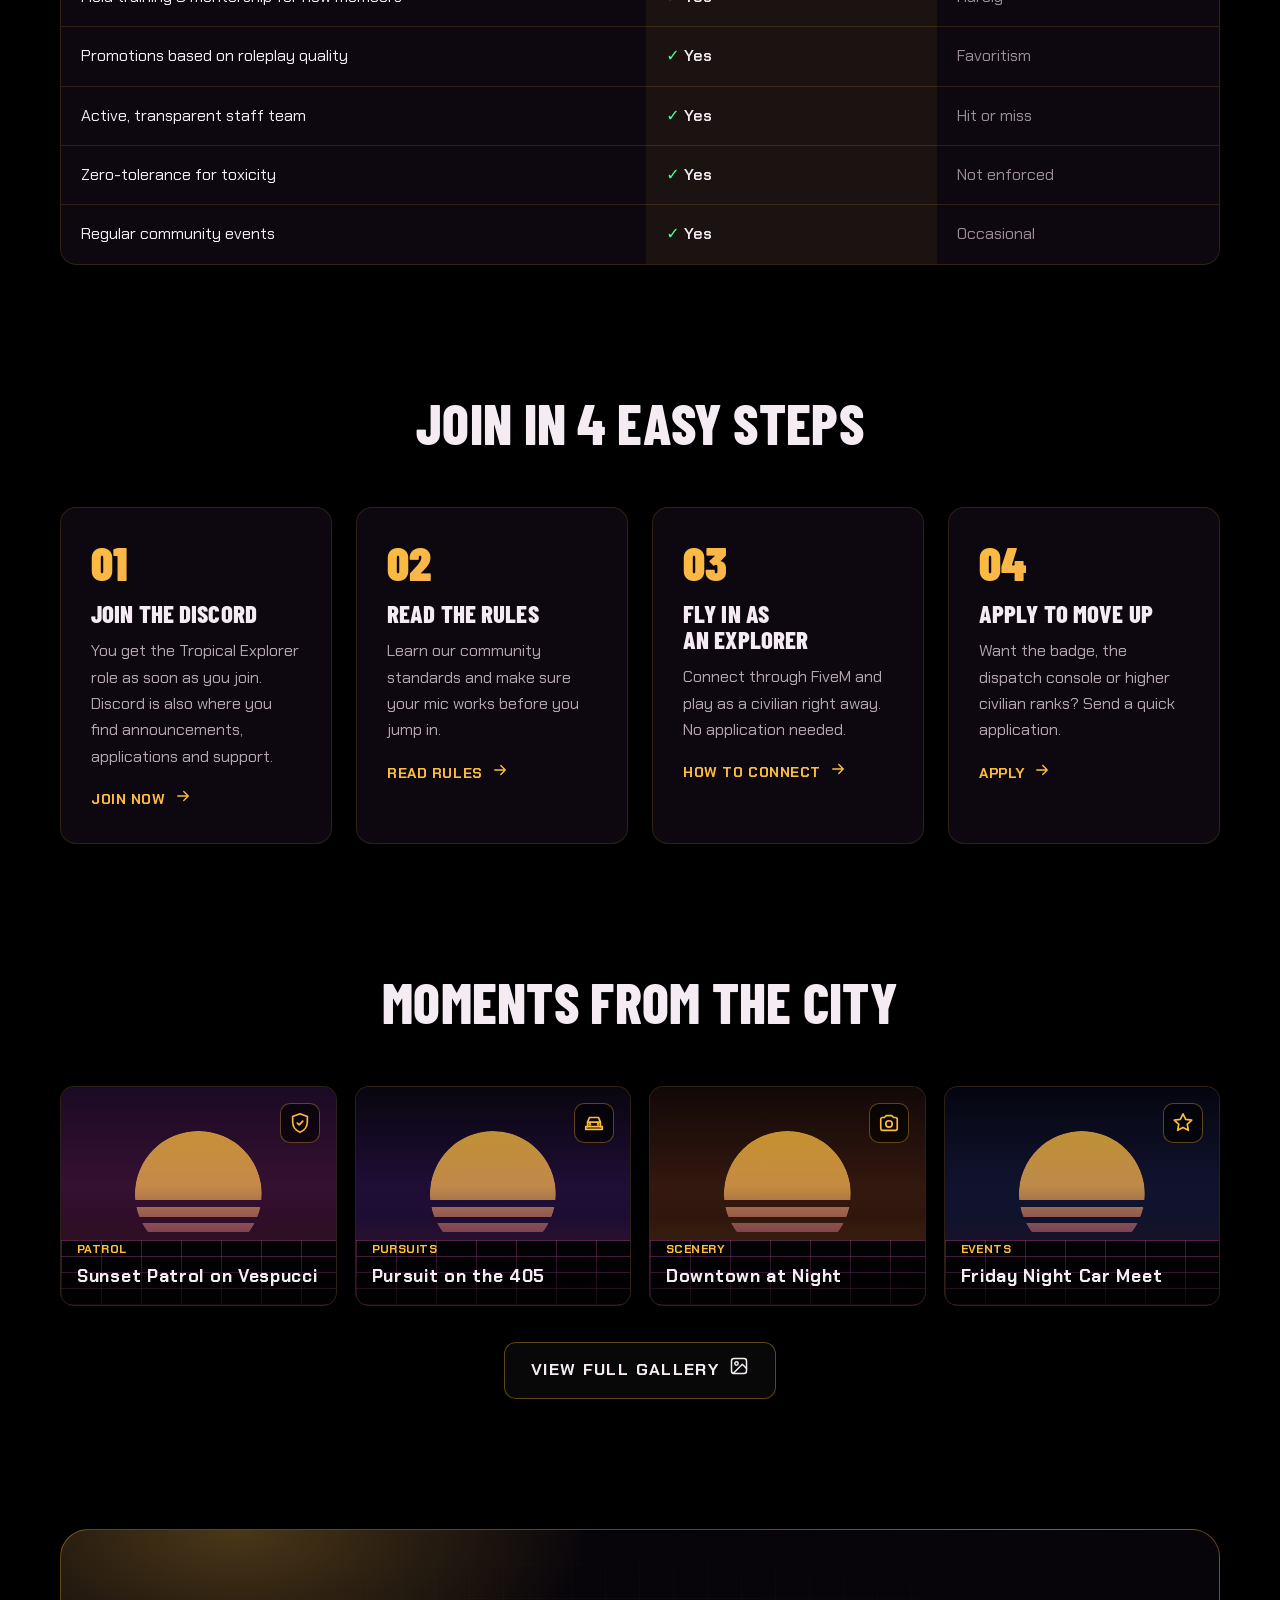
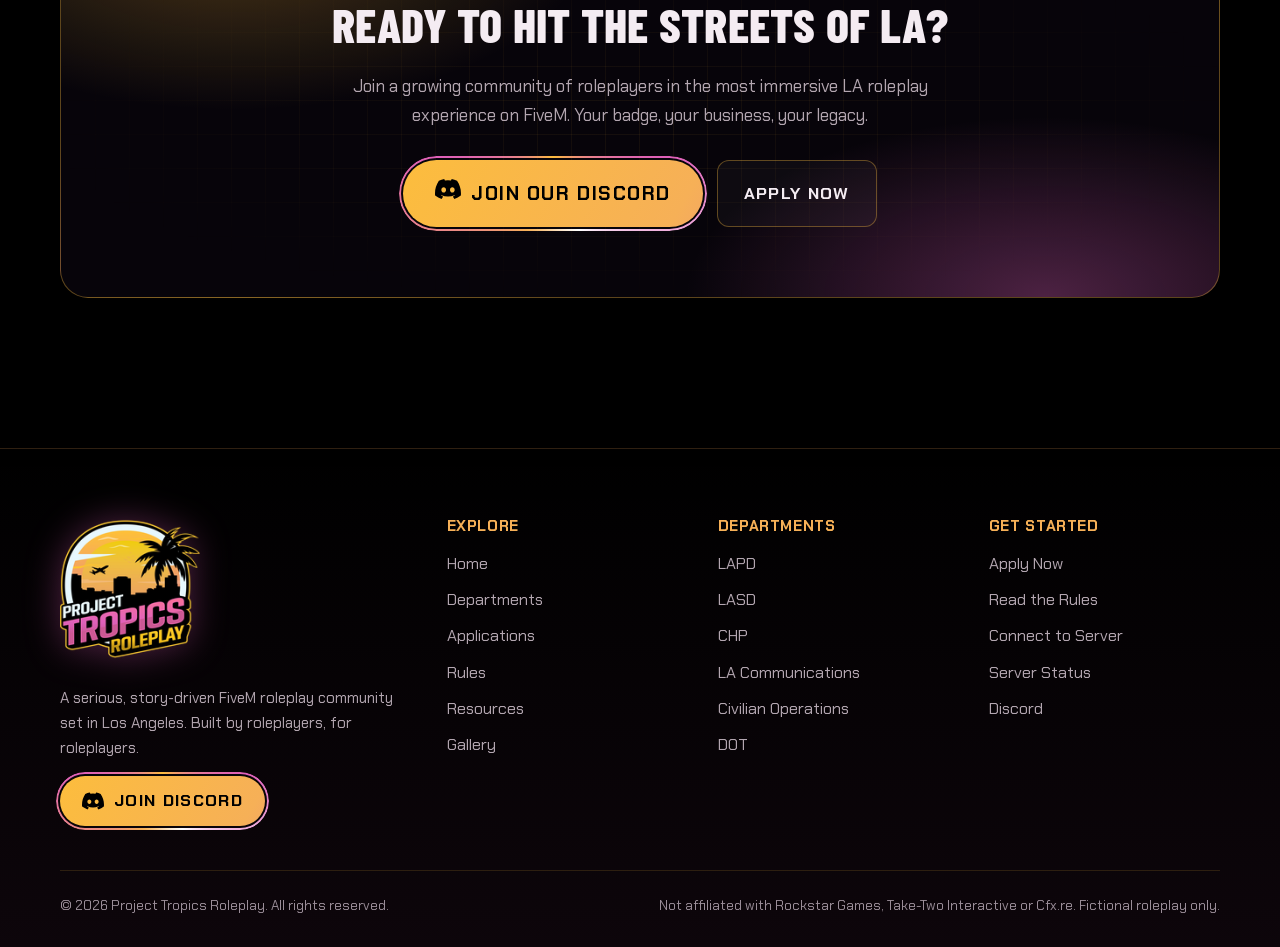
==== commit 70046a8e: "Close DOT applications; keep Staff closed Department entry badges now follow the open/closed setting" ====
--- a/index.html
+++ b/index.html
@@ -184,7 +184,7 @@
           <a class="card dept-card dept-lapd reveal" href="departments.html#lapd">
             <div class="dept-banner"><div class="dept-emblem"><i data-icon="shield"></i></div><span class="dept-abbr">LAPD</span></div>
             <div class="dept-body">
-              <span class="dept-entry"><i data-icon="file"></i>Quick application</span>
+              <span class="dept-entry" data-entry="lapd"><i data-icon="file"></i>Quick application</span>
               <h3>Los Angeles Police Department</h3>
               <p>Protect and serve the City of Los Angeles. Patrol the streets, respond to calls and investigate crime in the heart of the city.</p>
               <span class="dept-link">Learn More <i data-icon="arrow"></i></span>
@@ -193,7 +193,7 @@
           <a class="card dept-card dept-lasd reveal d1" href="departments.html#lasd">
             <div class="dept-banner"><div class="dept-emblem"><i data-icon="star"></i></div><span class="dept-abbr">LASD</span></div>
             <div class="dept-body">
-              <span class="dept-entry"><i data-icon="file"></i>Quick application</span>
+              <span class="dept-entry" data-entry="lasd"><i data-icon="file"></i>Quick application</span>
               <h3>Los Angeles County Sheriff's Dept.</h3>
               <p>Keep the peace across LA County, from unincorporated communities to the hills. A tradition of service without fear.</p>
               <span class="dept-link">Learn More <i data-icon="arrow"></i></span>
@@ -202,7 +202,7 @@
           <a class="card dept-card dept-chp reveal d2" href="departments.html#chp">
             <div class="dept-banner"><div class="dept-emblem"><i data-icon="road"></i></div><span class="dept-abbr">CHP</span></div>
             <div class="dept-body">
-              <span class="dept-entry"><i data-icon="file"></i>Quick application</span>
+              <span class="dept-entry" data-entry="chp"><i data-icon="file"></i>Quick application</span>
               <h3>California Highway Patrol</h3>
               <p>Own the freeways. Traffic enforcement, high-speed pursuits and collision investigations across California's highways.</p>
               <span class="dept-link">Learn More <i data-icon="arrow"></i></span>
@@ -211,7 +211,7 @@
           <a class="card dept-card dept-comms reveal" href="departments.html#comms">
             <div class="dept-banner"><div class="dept-emblem"><i data-icon="radio"></i></div><span class="dept-abbr">COMMS</span></div>
             <div class="dept-body">
-              <span class="dept-entry"><i data-icon="file"></i>Quick application</span>
+              <span class="dept-entry" data-entry="comms"><i data-icon="file"></i>Quick application</span>
               <h3>Los Angeles Communications</h3>
               <p>The voice on the radio. Take 911 calls, dispatch every unit in the city and keep scenes coordinated from the console.</p>
               <span class="dept-link">Learn More <i data-icon="arrow"></i></span>
@@ -229,7 +229,7 @@
           <a class="card dept-card dept-dot reveal d2" href="departments.html#dot">
             <div class="dept-banner"><div class="dept-emblem"><i data-icon="cone"></i></div><span class="dept-abbr">DOT</span></div>
             <div class="dept-body">
-              <span class="dept-entry"><i data-icon="file"></i>Quick application</span>
+              <span class="dept-entry" data-entry="dot"><i data-icon="file"></i>Quick application</span>
               <h3>Department of Transportation</h3>
               <p>Keep LA moving. Tow services, roadside assistance, traffic control and scene cleanup across the city.</p>
               <span class="dept-link">Learn More <i data-icon="arrow"></i></span>
--- a/assets/css/style.css
+++ b/assets/css/style.css
@@ -1967,3 +1967,52 @@
 .tier p { font-size: .95rem; margin-bottom: 12px; }
 .tier .dept-entry { margin-bottom: 10px; }
 @media (max-width: 640px) { .tiers { grid-template-columns: 1fr; } }
+
+/* ---------------------------------------------------------
+   SERVER STATUS BUTTON (top bar)
+   --------------------------------------------------------- */
+.btn-status {
+  display: inline-flex;
+  align-items: center;
+  gap: 9px;
+  min-height: 44px;
+  padding: 10px 18px;
+  border-radius: 999px;
+  border: 1px solid rgba(77, 255, 154, .55);
+  background: rgba(77, 255, 154, .08);
+  color: #c9ffe0;
+  font-family: var(--font-ui);
+  font-weight: 700;
+  font-size: 1rem;
+  letter-spacing: .04em;
+  text-transform: uppercase;
+  white-space: nowrap;
+  transition: background .25s, color .25s, box-shadow .25s, transform .25s, border-color .25s;
+}
+.btn-status:hover {
+  color: #000;
+  background: #4dff9a;
+  border-color: #4dff9a;
+  transform: translateY(-2px);
+  box-shadow: 0 0 22px rgba(77, 255, 154, .7);
+}
+.status-pip {
+  width: 10px; height: 10px;
+  flex-shrink: 0;
+  border-radius: 50%;
+  background: #4dff9a;
+  animation: live 1.8s infinite;
+}
+.btn-status:hover .status-pip { background: #000; animation: none; }
+.nav-status-item { display: none; }
+.nav-status-item a { display: flex !important; align-items: center; gap: 10px; color: #c9ffe0 !important; }
+
+@media (max-width: 1320px) {
+  .nav { gap: 14px; }
+  .brand-text { display: none; }
+}
+@media (max-width: 1080px) {
+  .btn-status { display: none; }
+  .nav-status-item { display: block; margin-top: 8px; border-top: 1px solid var(--line); padding-top: 8px; }
+}
+.dept-entry.closed { color: #ff9aa6; background: rgba(255, 90, 110, .1); border-color: rgba(255, 90, 110, .45); }
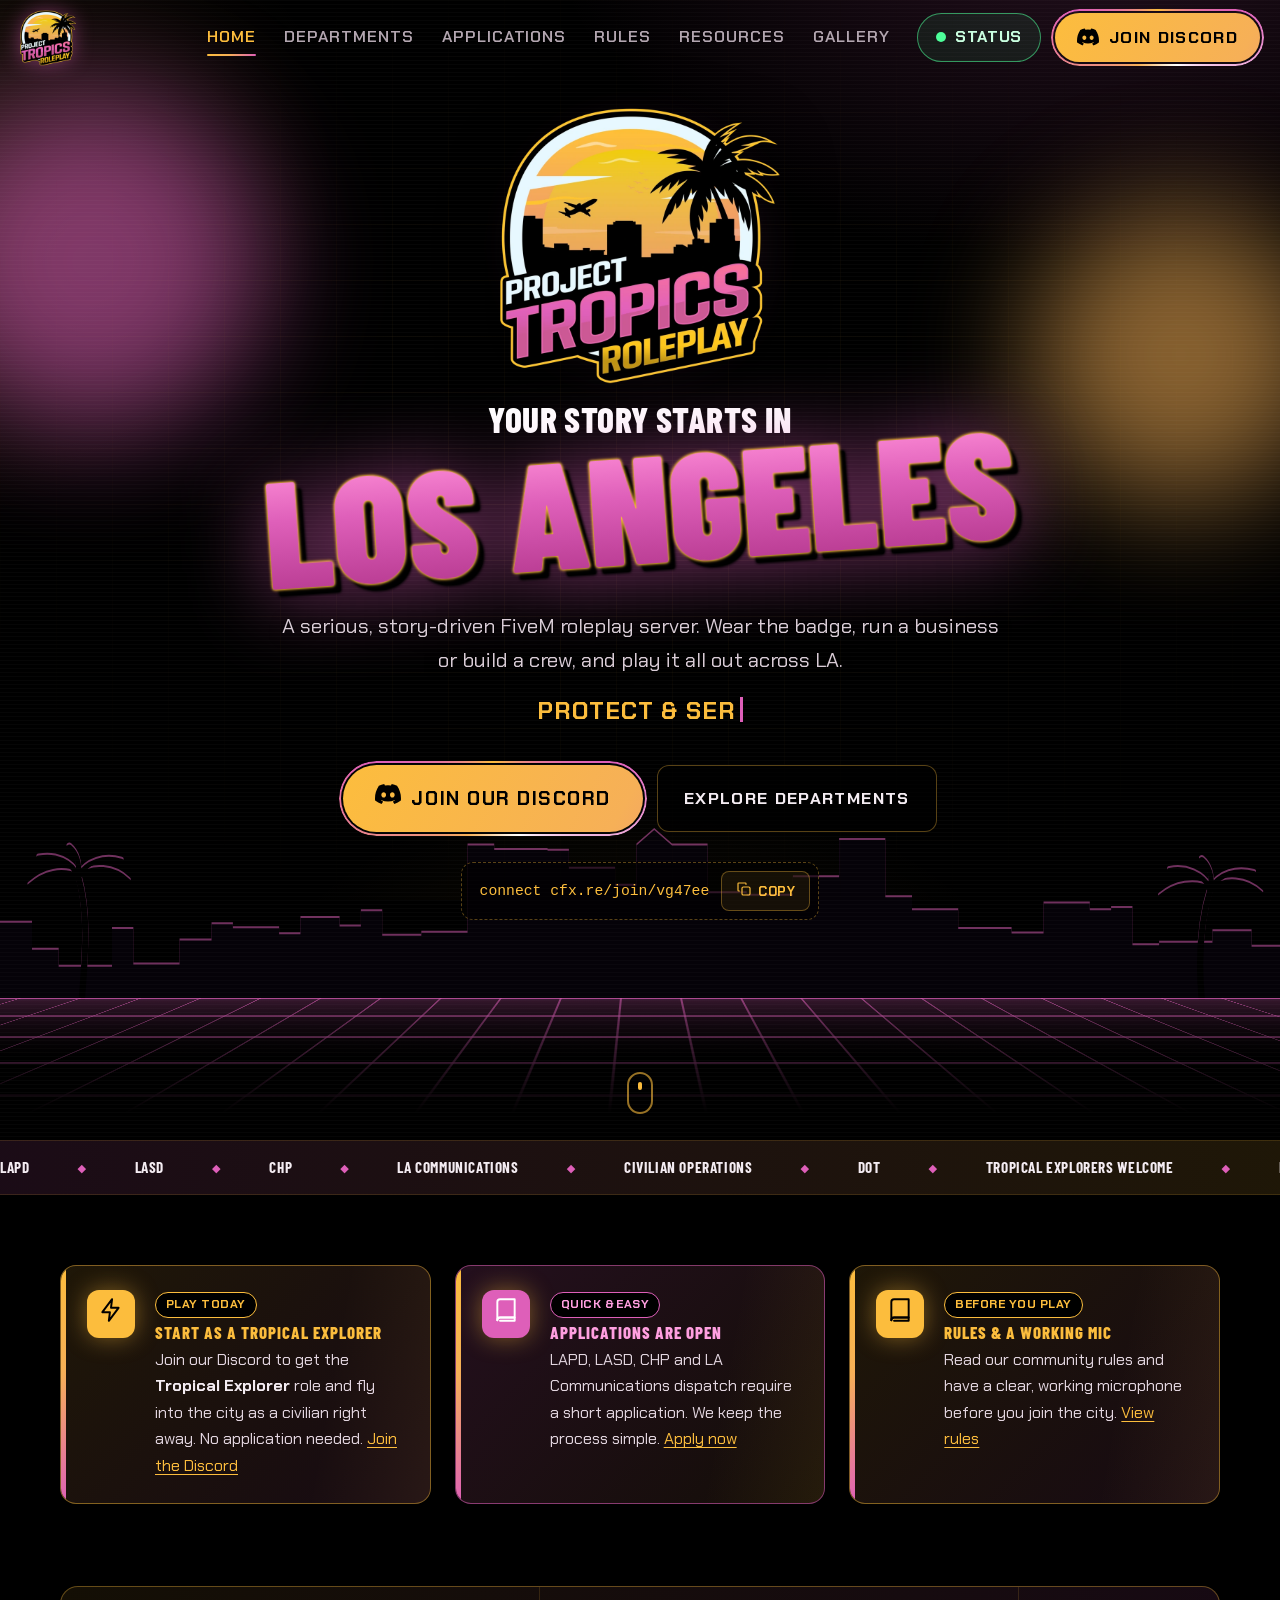
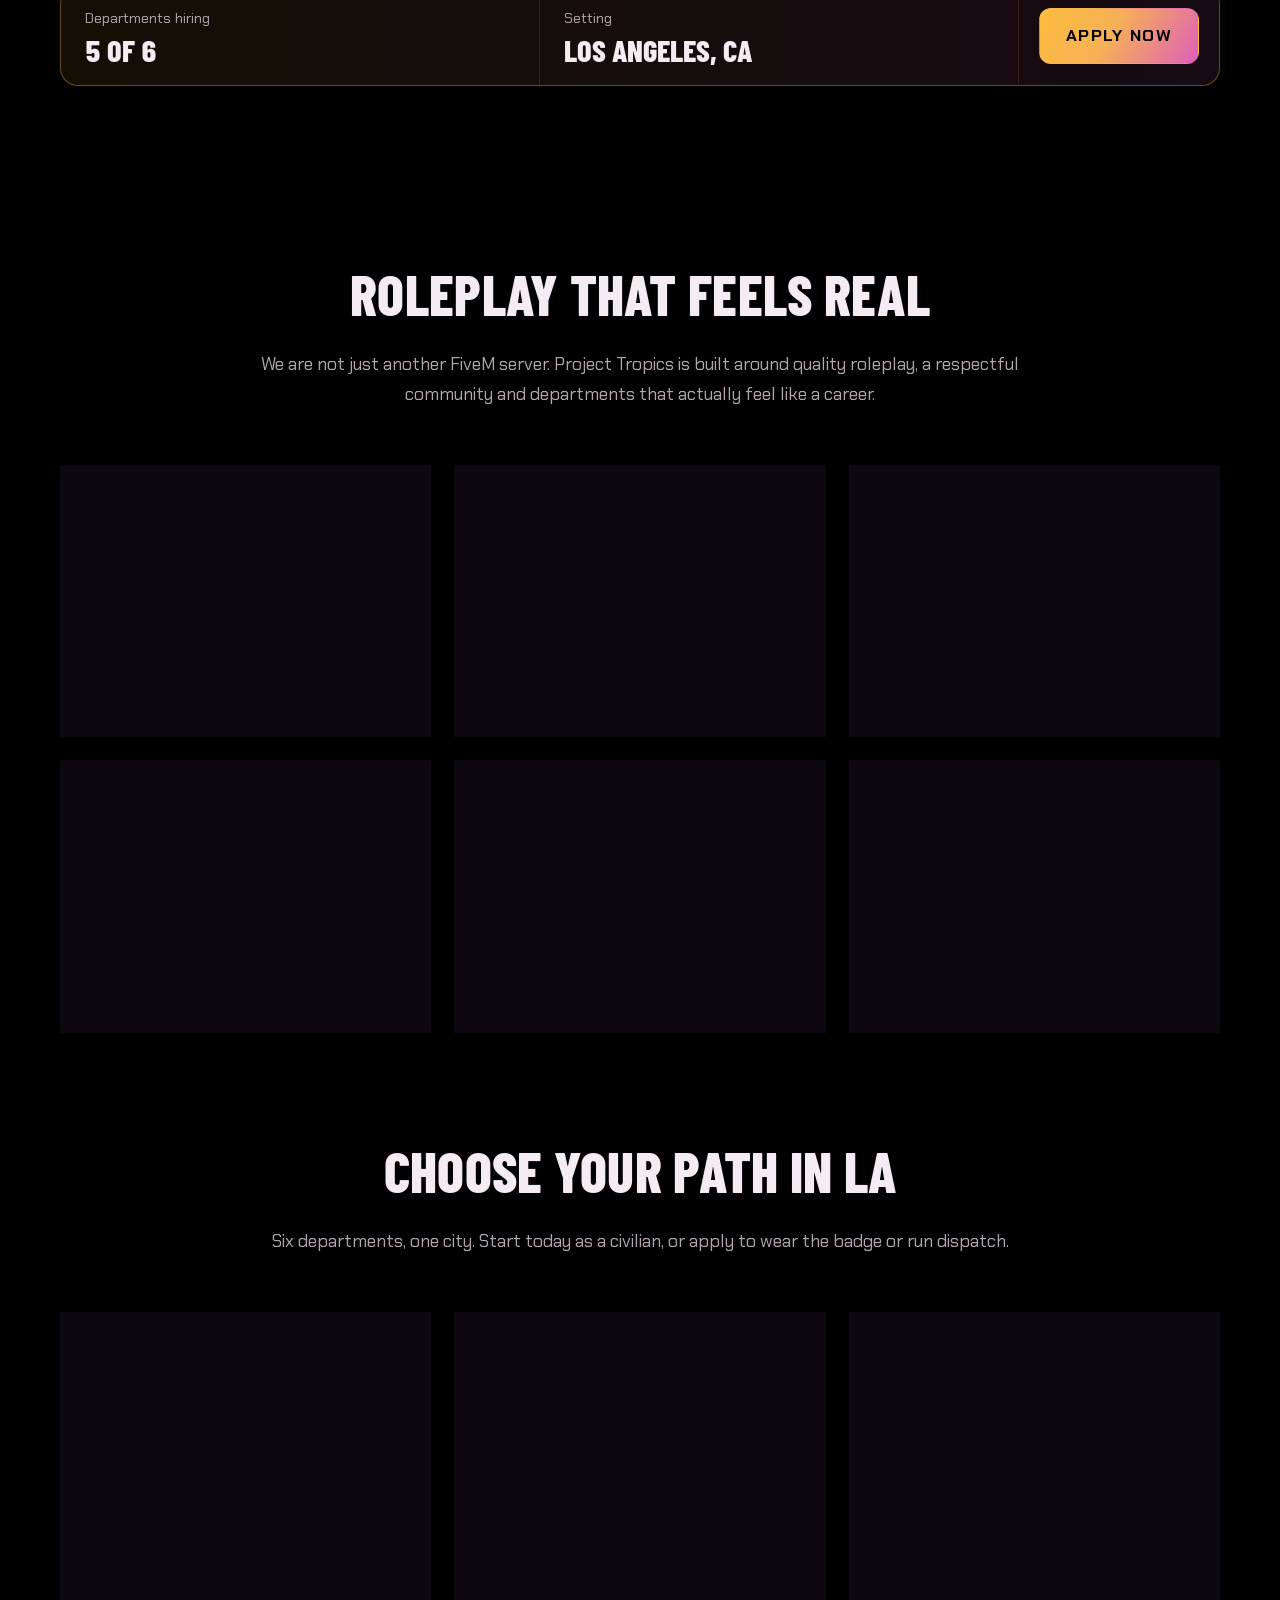
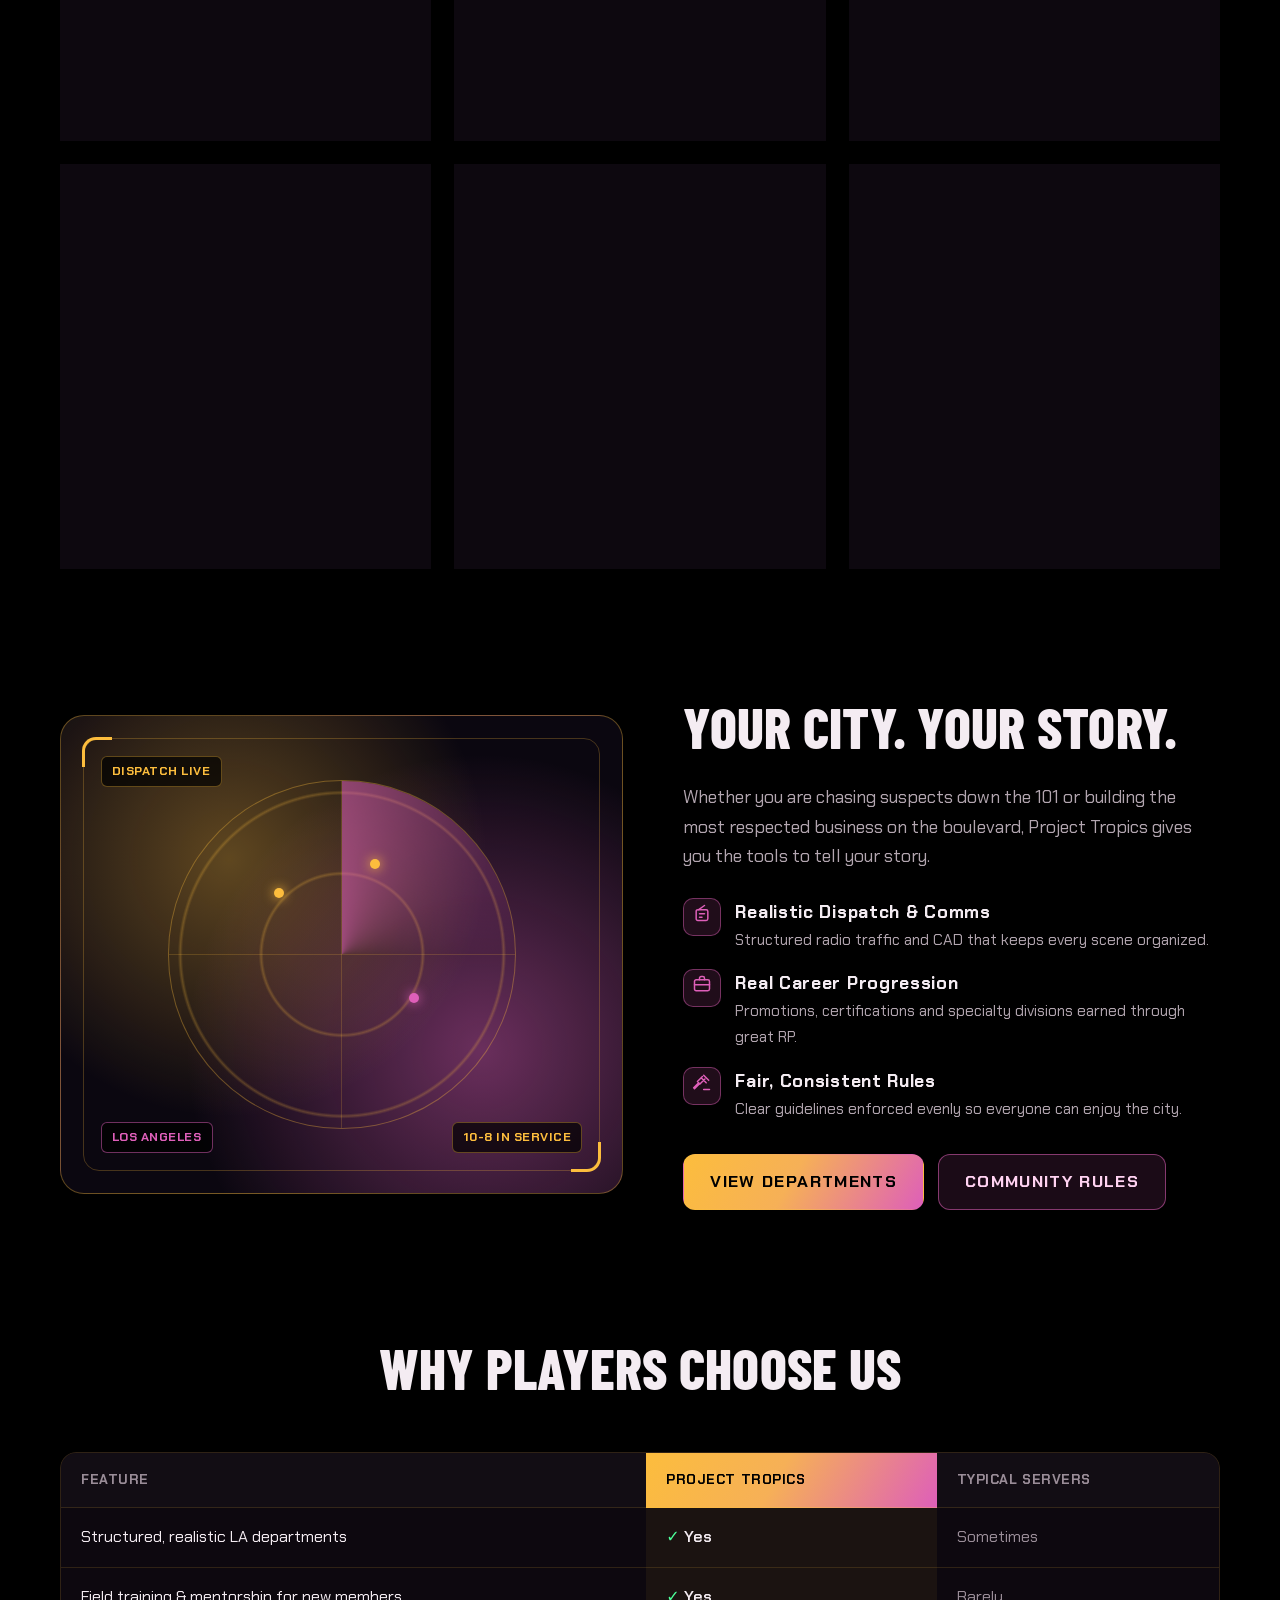
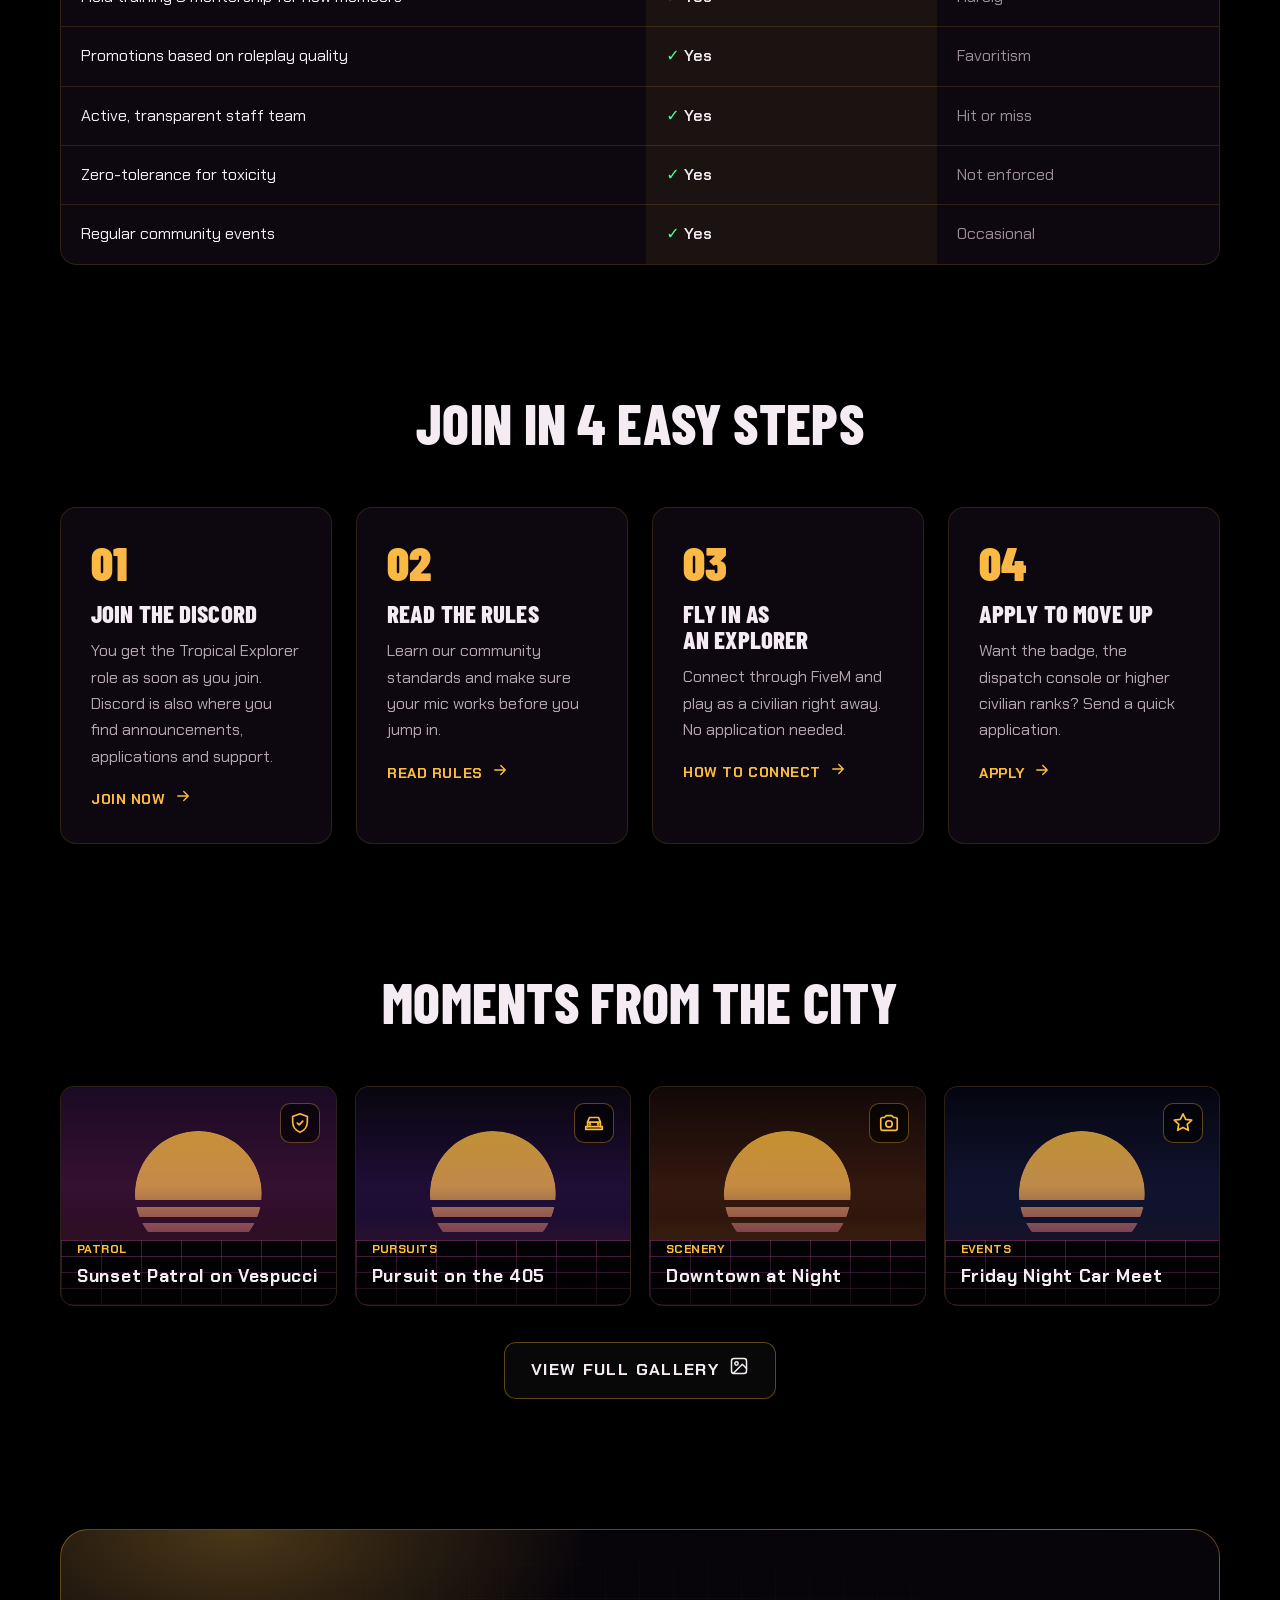
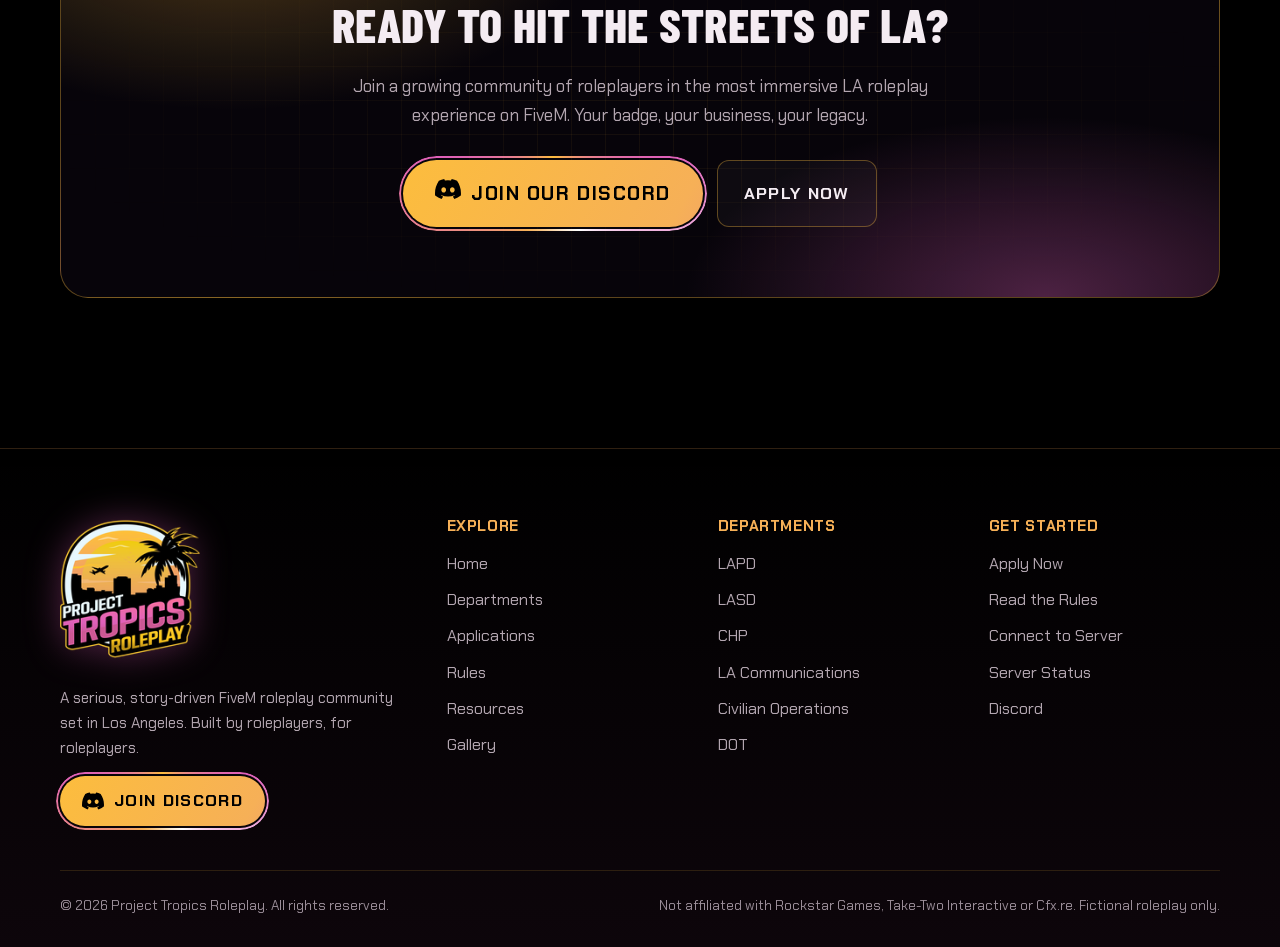
==== commit d0a2ea42: "Note that LA Communications dispatchers don't need FiveM Dispatchers work from the CAD and radio dis" ====
--- a/index.html
+++ b/index.html
@@ -213,7 +213,7 @@
             <div class="dept-body">
               <span class="dept-entry" data-entry="comms"><i data-icon="file"></i>Quick application</span>
               <h3>Los Angeles Communications</h3>
-              <p>The voice on the radio. Take 911 calls, dispatch every unit in the city and keep scenes coordinated from the console.</p>
+              <p>The voice on the radio. Take 911 calls and dispatch every unit in the city from our CAD and radio panel. No FiveM needed.</p>
               <span class="dept-link">Learn More <i data-icon="arrow"></i></span>
             </div>
           </a>
--- a/assets/css/style.css
+++ b/assets/css/style.css
@@ -2016,3 +2016,15 @@
   .nav-status-item { display: block; margin-top: 8px; border-top: 1px solid var(--line); padding-top: 8px; }
 }
 .dept-entry.closed { color: #ff9aa6; background: rgba(255, 90, 110, .1); border-color: rgba(255, 90, 110, .45); }
+
+/* Inline chat command, e.g. /report */
+code.cmd {
+  padding: 2px 8px;
+  border-radius: 6px;
+  background: rgba(0, 0, 0, .6);
+  border: 1px solid rgba(252, 189, 61, .5);
+  color: var(--gold);
+  font-family: ui-monospace, SFMono-Regular, Menlo, Consolas, monospace;
+  font-size: .92em;
+  white-space: nowrap;
+}
